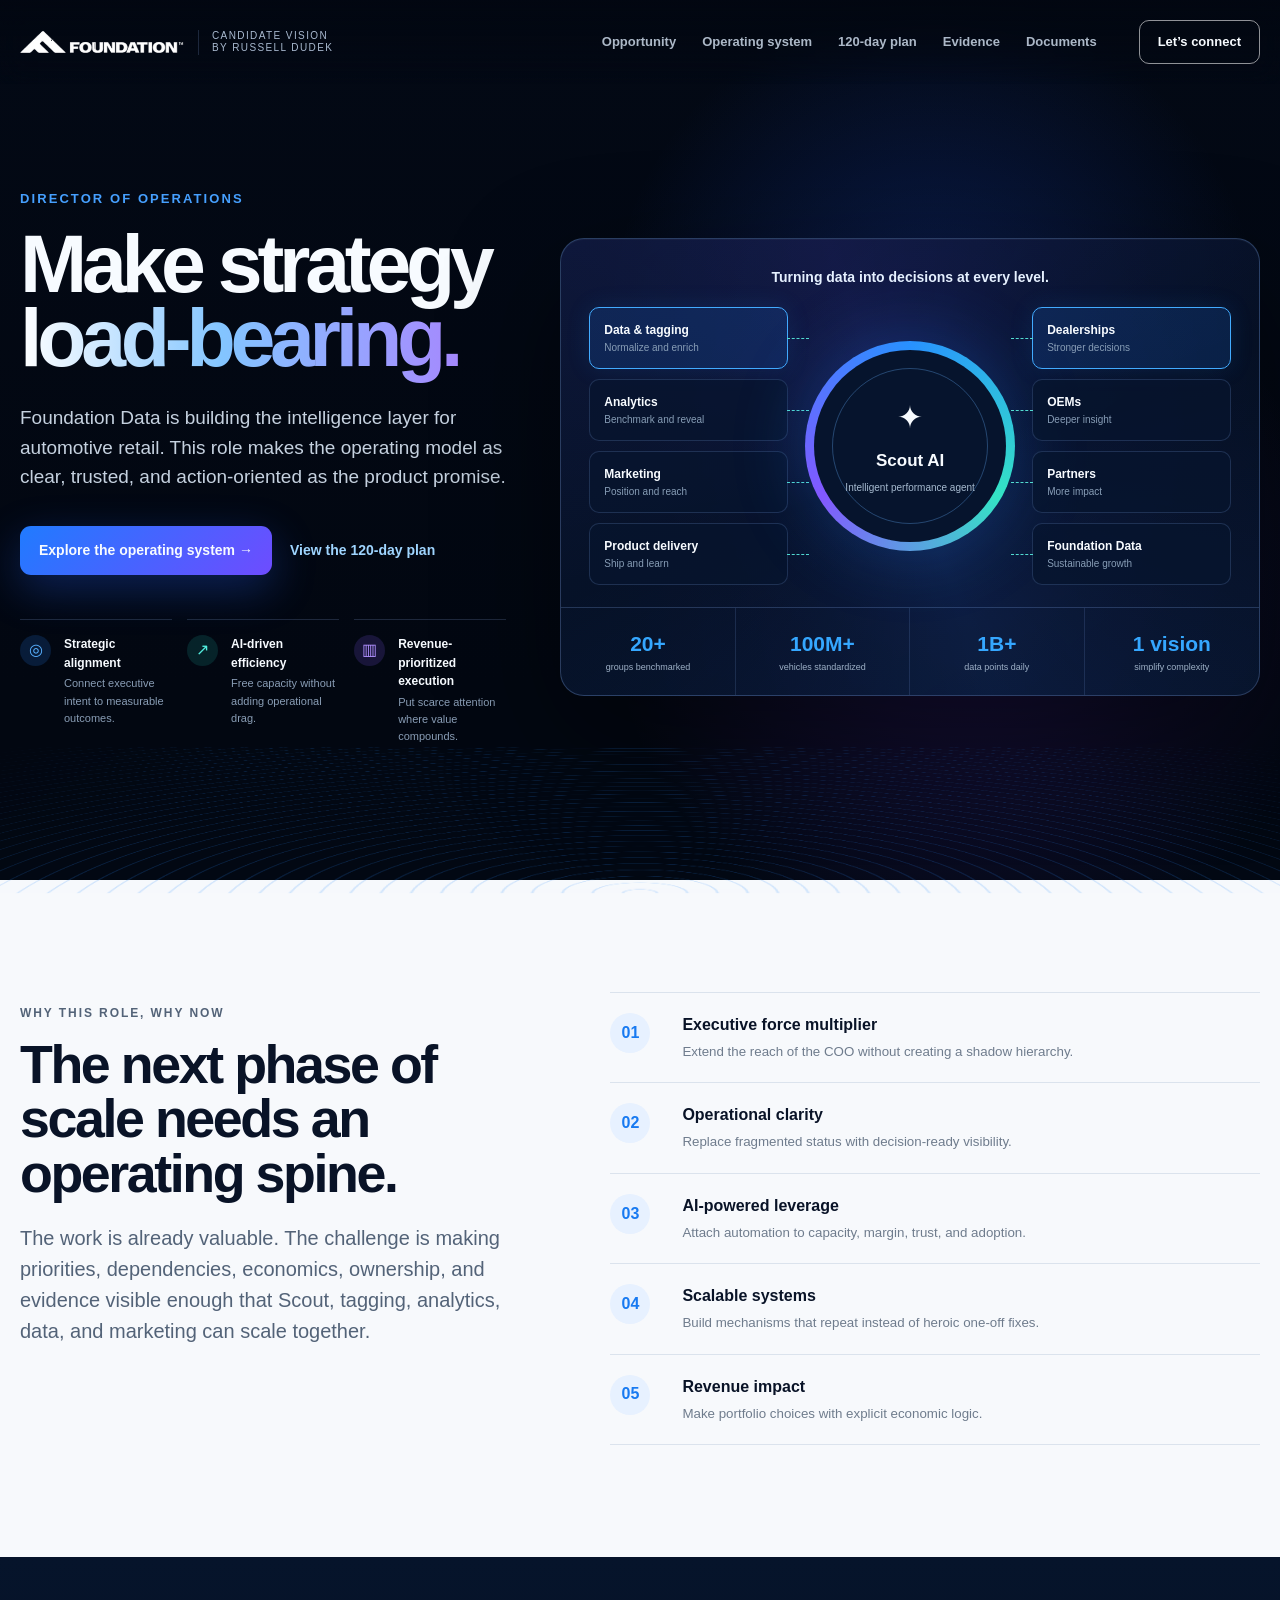
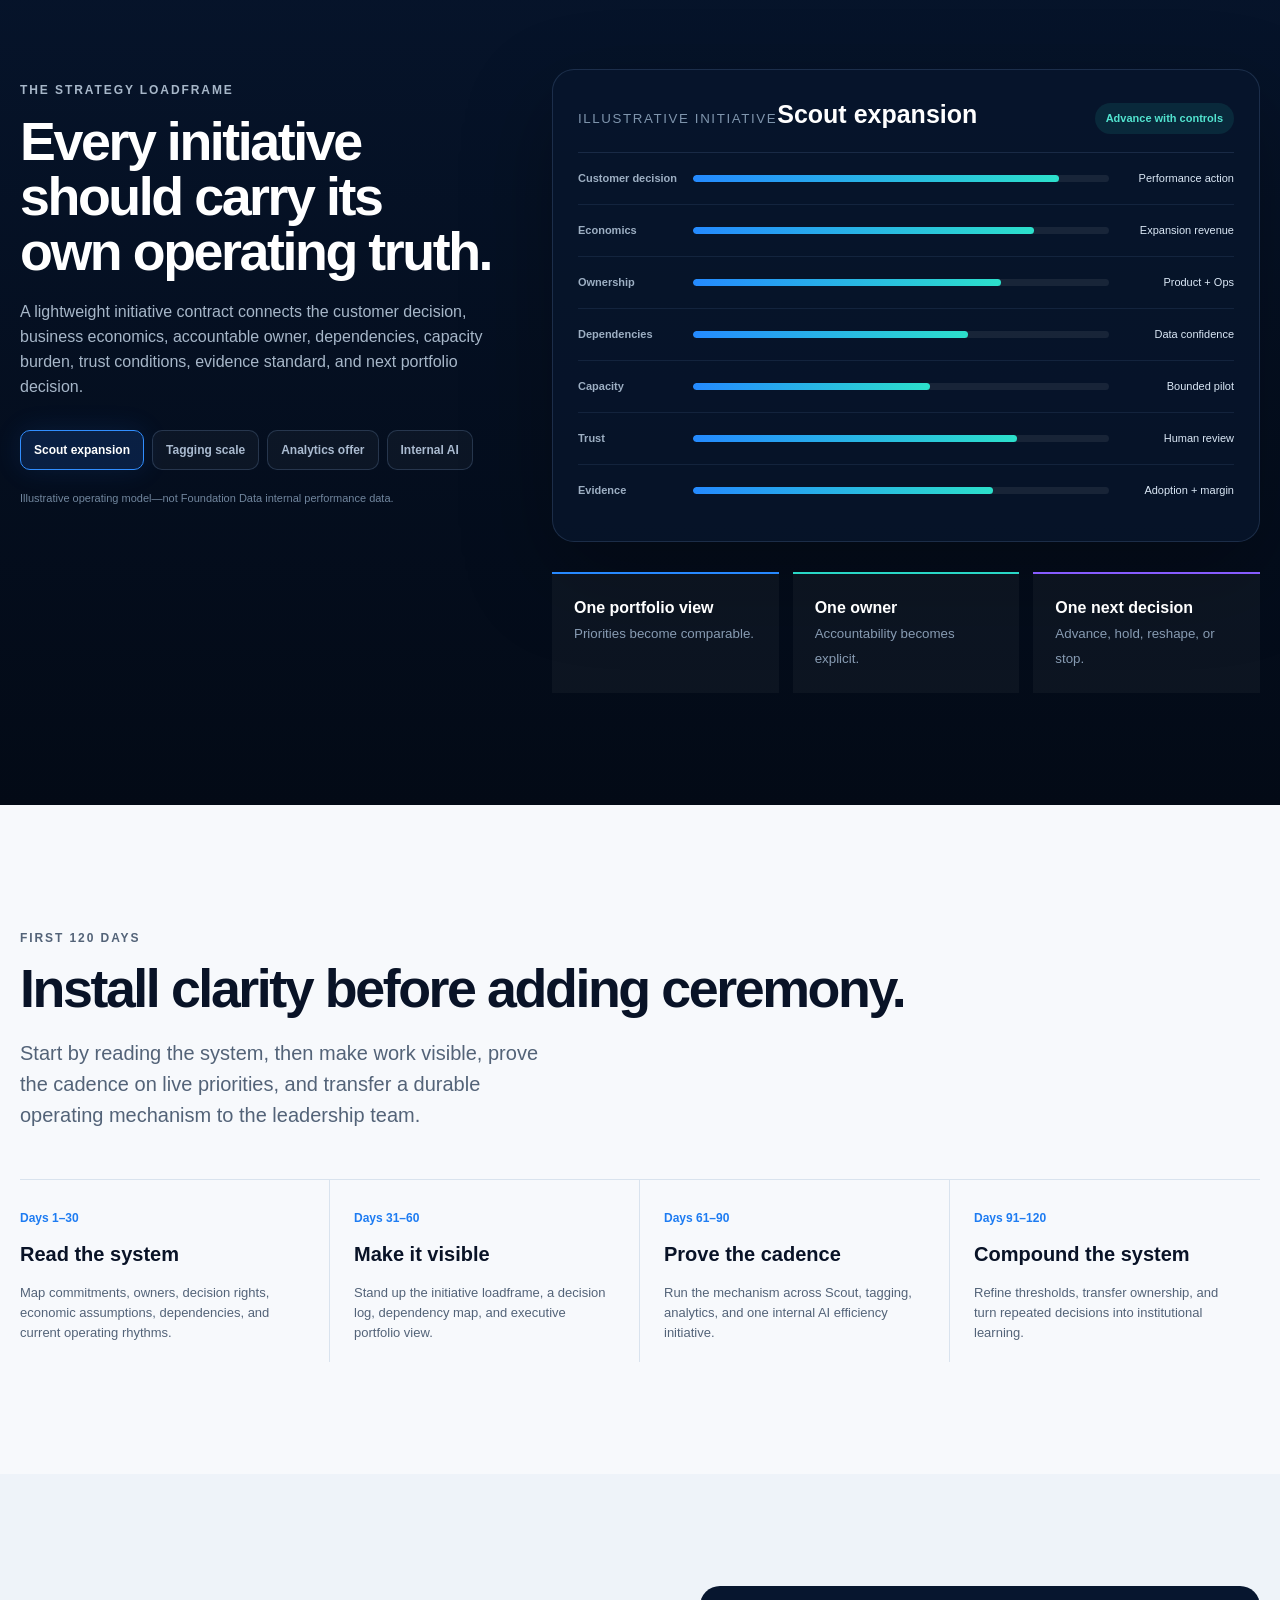
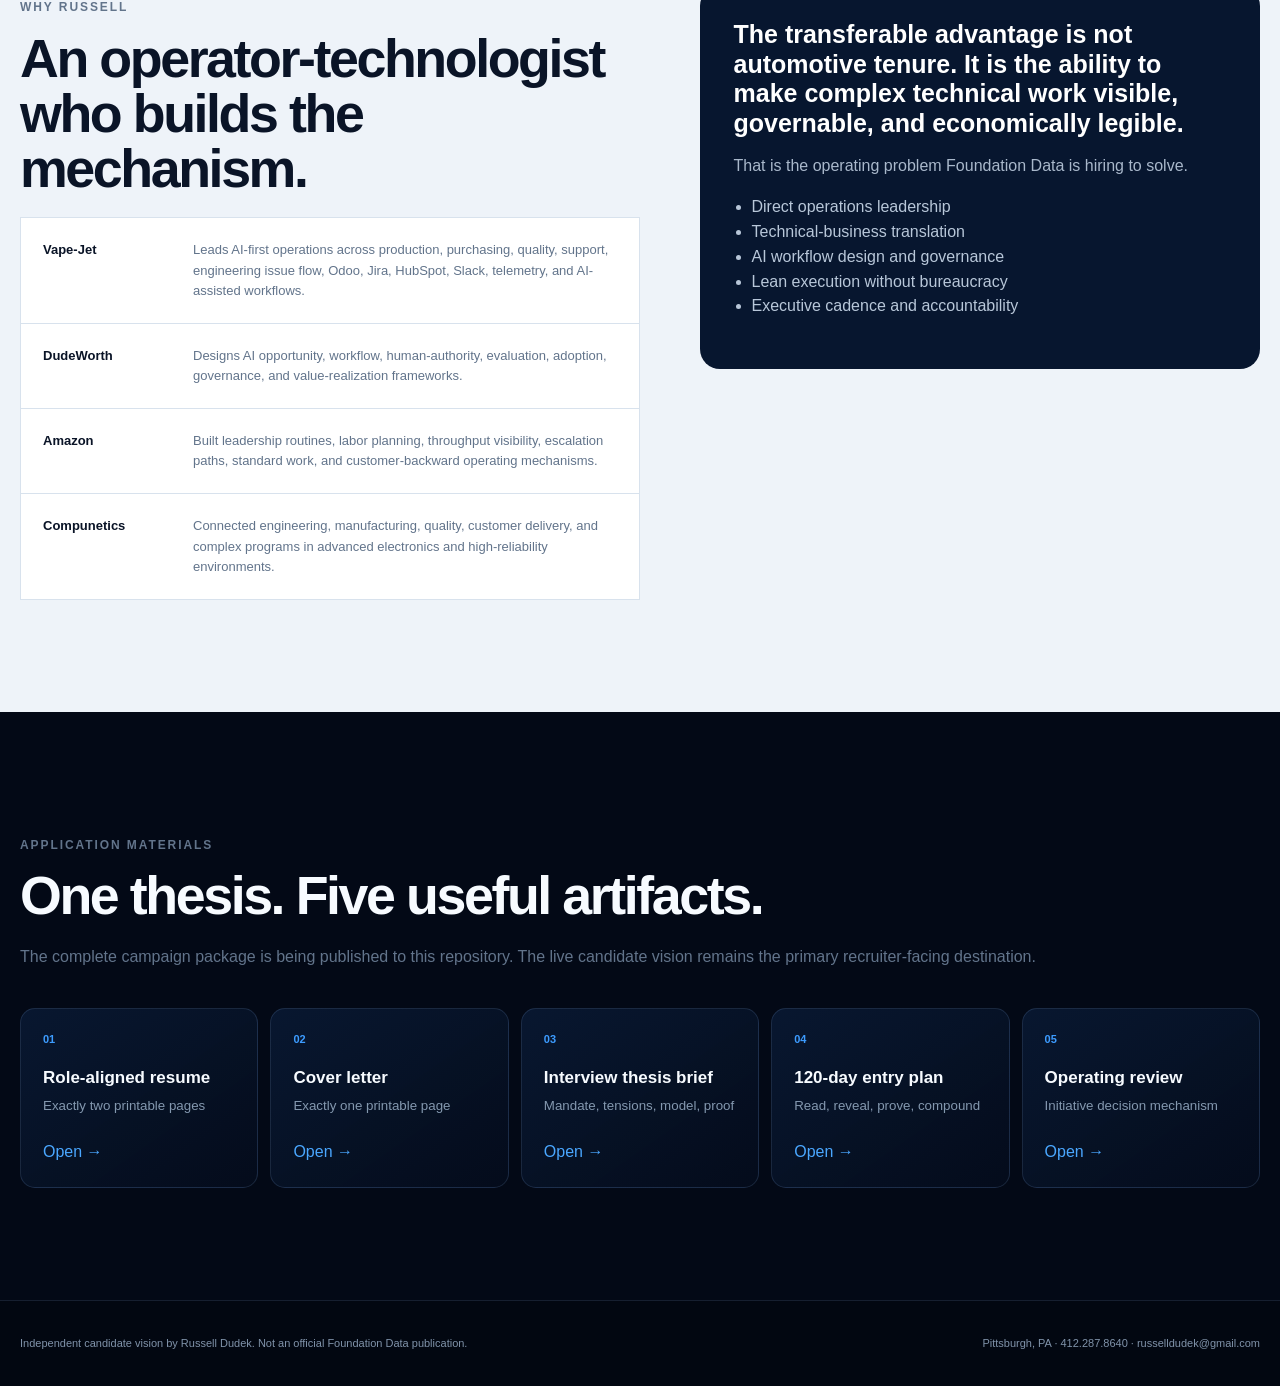
==== index.html @ 89051a64 "Publish live Foundation Data candidate vision" ====
<!doctype html>
<html lang="en">
<head>
<meta charset="utf-8">
<meta name="viewport" content="width=device-width,initial-scale=1,viewport-fit=cover">
<meta name="theme-color" content="#020711">
<title>Foundation Data Director of Operations | Russell Dudek</title>
<meta name="description" content="An independent candidate vision for making Foundation Data strategy load-bearing across Scout AI, analytics, tagging, data, marketing, and revenue-prioritized execution.">
<style>
:root{--ink:#f7fbff;--muted:#9eafc4;--line:rgba(153,190,255,.18);--blue:#268cff;--cyan:#26e0d0;--violet:#8b5cff;--navy:#071329;--bg:#020711;--panel:rgba(8,21,43,.72);--max:1240px}*{box-sizing:border-box}html{scroll-behavior:smooth}body{margin:0;background:var(--bg);color:var(--ink);font-family:Inter,ui-sans-serif,-apple-system,BlinkMacSystemFont,"Segoe UI",sans-serif;line-height:1.55;overflow-x:hidden}a{color:inherit;text-decoration:none}button{font:inherit}.skip{position:fixed;left:12px;top:-60px;z-index:99;padding:10px 14px;background:#fff;color:#000;border-radius:8px}.skip:focus{top:12px}.site-nav{position:fixed;inset:0 0 auto;z-index:40;background:linear-gradient(180deg,rgba(2,7,17,.95),rgba(2,7,17,.62),transparent);backdrop-filter:blur(14px)}.nav-inner{width:min(var(--max),calc(100% - 40px));margin:auto;height:84px;display:flex;align-items:center;gap:32px}.brand{display:flex;align-items:center;gap:14px;min-width:245px}.brand img{width:164px;height:auto;display:block}.brand span{font-size:10px;line-height:1.25;text-transform:uppercase;letter-spacing:.14em;color:#a9bad0;border-left:1px solid var(--line);padding-left:13px}.links{display:flex;gap:26px;margin-left:auto;font-size:13px;font-weight:700;color:#d7e5f5}.links a{opacity:.8}.links a:hover,.links a:focus{opacity:1;color:#fff}.contact{margin-left:10px;padding:11px 18px;border:1px solid rgba(255,255,255,.56);border-radius:10px;font-size:13px;font-weight:800}.contact:hover{background:#fff;color:#07111f}.hero{position:relative;min-height:880px;padding:138px 0 84px;display:grid;align-items:center;isolation:isolate;background:radial-gradient(circle at 73% 37%,rgba(35,91,255,.24),transparent 30%),radial-gradient(circle at 76% 68%,rgba(127,54,255,.18),transparent 32%),linear-gradient(180deg,#030915 0%,#020711 78%)}.hero:after{content:"";position:absolute;z-index:-1;inset:auto -10% -50px;height:250px;background:repeating-radial-gradient(ellipse at 50% 100%,transparent 0 12px,rgba(38,140,255,.18) 13px 14px,transparent 15px 24px);transform:perspective(500px) rotateX(56deg);filter:drop-shadow(0 0 14px rgba(31,137,255,.45));mask-image:linear-gradient(90deg,transparent,#000 20%,#000 80%,transparent)}.hero-grid{width:min(var(--max),calc(100% - 40px));margin:auto;display:grid;grid-template-columns:.82fr 1.18fr;gap:54px;align-items:center}.role{font-size:13px;text-transform:uppercase;letter-spacing:.16em;color:#46a0ff;font-weight:900;margin:0 0 18px}.hero h1{font-size:clamp(58px,6.3vw,101px);line-height:.92;letter-spacing:-.065em;margin:0;max-width:680px}.hero h1 span{background:linear-gradient(90deg,#fff,#83c5ff 46%,#a68aff);-webkit-background-clip:text;color:transparent}.lede{font-size:19px;color:#c5d1df;max-width:620px;margin:28px 0 0}.hero-actions{display:flex;align-items:center;gap:18px;margin-top:34px}.primary{display:inline-flex;align-items:center;gap:9px;padding:14px 19px;border-radius:11px;background:linear-gradient(135deg,#207bff,#6e4cff);box-shadow:0 14px 44px rgba(39,98,255,.3);font-weight:850;font-size:14px}.secondary{font-size:14px;font-weight:800;color:#9fd5ff}.primary:hover,.primary:focus{transform:translateY(-2px);box-shadow:0 18px 55px rgba(39,98,255,.44)}.pillars{display:grid;grid-template-columns:repeat(3,1fr);gap:15px;margin-top:44px}.pillar{display:grid;grid-template-columns:34px 1fr;gap:10px;padding-top:15px;border-top:1px solid var(--line)}.pillar i{width:31px;height:31px;border-radius:50%;display:grid;place-items:center;font-style:normal;background:rgba(42,139,255,.17);color:#58b0ff}.pillar:nth-child(2) i{background:rgba(38,224,208,.13);color:#52eedf}.pillar:nth-child(3) i{background:rgba(139,92,255,.17);color:#b090ff}.pillar b{display:block;font-size:12px}.pillar small{display:block;color:#899db5;margin-top:3px;font-size:11px}.frame{position:relative;border:1px solid rgba(137,181,255,.28);border-radius:24px;padding:28px;background:linear-gradient(145deg,rgba(9,25,54,.78),rgba(5,14,33,.85));box-shadow:0 44px 120px rgba(0,0,0,.44),inset 0 1px rgba(255,255,255,.04);overflow:hidden}.frame:before{content:"";position:absolute;inset:-40%;background:conic-gradient(from 70deg,transparent,rgba(45,133,255,.11),transparent,rgba(121,66,255,.1),transparent);animation:turn 16s linear infinite}.frame>*{position:relative}.frame-title{text-align:center;font-size:14px;font-weight:850;color:#e6f1ff;margin:0 0 18px}.architecture{display:grid;grid-template-columns:1fr 210px 1fr;gap:17px;align-items:center}.rail{display:grid;gap:10px}.node{position:relative;padding:13px 14px;border:1px solid rgba(139,184,255,.18);background:rgba(8,22,47,.72);border-radius:10px;transition:.3s}.node b{display:block;font-size:12px}.node small{display:block;color:#879db6;font-size:10px}.node.active{border-color:#42abff;background:rgba(31,111,222,.18);box-shadow:0 0 24px rgba(39,142,255,.12)}.left .node:after,.right .node:before{content:"";position:absolute;top:50%;width:22px;border-top:1px dashed #52dbd1}.left .node:after{right:-22px}.right .node:before{left:-22px}.core{aspect-ratio:1;border-radius:50%;display:grid;place-items:center;position:relative;background:radial-gradient(circle,#0a2349 0 43%,transparent 44%),conic-gradient(#2891ff,#34e3c5,#8358ff,#2891ff);box-shadow:0 0 72px rgba(32,121,255,.28);animation:pulse 4s ease-in-out infinite}.core:before{content:"";position:absolute;inset:9px;border-radius:inherit;background:#06142d}.core:after{content:"";position:absolute;inset:27px;border-radius:inherit;border:1px solid rgba(103,178,255,.32)}.core-content{z-index:1;text-align:center}.bot{font-size:31px}.core b{display:block;font-size:17px;margin-top:6px}.core small{color:#a7bbd0;font-size:10px}.metrics{display:grid;grid-template-columns:repeat(4,1fr);border-top:1px solid rgba(141,180,255,.22);margin:22px -28px -28px}.metric{padding:20px 12px;text-align:center;border-right:1px solid rgba(141,180,255,.15)}.metric:last-child{border:0}.metric b{font-size:21px;color:#35a7ff}.metric small{display:block;font-size:9px;color:#9eb1c7}.section{padding:112px 0}.wrap{width:min(var(--max),calc(100% - 40px));margin:auto}.eyebrow{font-size:12px;text-transform:uppercase;letter-spacing:.16em;color:#2c8dff;font-weight:900}.section h2{font-size:clamp(38px,4.2vw,66px);line-height:1.02;letter-spacing:-.045em;margin:14px 0 22px}.section p{color:#62748b}.light{background:#f7f9fc;color:#091327}.light p{color:#536378}.moment-grid{display:grid;grid-template-columns:.88fr 1.12fr;gap:80px;align-items:start}.manifesto{font-size:20px!important;max-width:530px}.pressure-list{border-top:1px solid #dbe3ed}.pressure{display:grid;grid-template-columns:54px 1fr;gap:18px;padding:20px 0;border-bottom:1px solid #dbe3ed}.pressure i{width:40px;height:40px;border-radius:50%;display:grid;place-items:center;font-style:normal;color:#187af1;background:#e7f1ff;font-weight:900}.pressure b{display:block}.pressure small{display:block;color:#6f7c8d;margin-top:4px}.dark{background:linear-gradient(180deg,#06142b,#030a16);color:#fff}.split{display:grid;grid-template-columns:.8fr 1.2fr;gap:60px;align-items:start}.load-copy{position:sticky;top:120px}.load-copy p{color:#a7b7c9}.scenario-tabs{display:flex;gap:8px;flex-wrap:wrap;margin:30px 0 20px}.scenario{cursor:pointer;border:1px solid rgba(146,183,232,.2);background:rgba(255,255,255,.035);color:#aabbd0;padding:10px 13px;border-radius:10px;font-size:12px;font-weight:800}.scenario[aria-selected="true"]{color:#fff;border-color:#318eff;background:rgba(42,127,255,.16);box-shadow:0 0 28px rgba(42,127,255,.12)}.load-panel{border:1px solid rgba(139,179,230,.17);background:rgba(8,22,45,.69);border-radius:22px;padding:25px;box-shadow:0 34px 90px rgba(0,0,0,.3)}.load-head{display:flex;justify-content:space-between;gap:20px;align-items:end;padding-bottom:18px;border-bottom:1px solid rgba(139,179,230,.14)}.load-head small{color:#7f95ad;text-transform:uppercase;letter-spacing:.12em}.load-head b{font-size:25px}.decision{padding:7px 11px;border-radius:999px;background:rgba(39,220,199,.1);color:#52e3cf;font-size:11px;font-weight:900}.beam{display:grid;grid-template-columns:100px 1fr 110px;gap:15px;align-items:center;padding:17px 0;border-bottom:1px solid rgba(139,179,230,.1)}.beam:last-child{border:0}.beam label{font-size:11px;color:#9dafc3;font-weight:800}.track{height:7px;border-radius:99px;background:rgba(255,255,255,.07);overflow:hidden}.fill{display:block;height:100%;border-radius:inherit;background:linear-gradient(90deg,#248aff,#2ce0cb);width:60%;transition:width .5s cubic-bezier(.2,.8,.2,1)}.beam output{text-align:right;font-size:11px;color:#dbe8f6}.governance{display:grid;grid-template-columns:repeat(3,1fr);gap:14px;margin-top:30px}.gov{padding:22px;border-top:2px solid #2789ff;background:rgba(255,255,255,.035)}.gov:nth-child(2){border-color:#29d7c6}.gov:nth-child(3){border-color:#875cff}.gov b{display:block}.gov small{color:#879bb2}.timeline{display:grid;grid-template-columns:repeat(4,1fr);margin-top:48px;border-top:1px solid #d9e3ee}.phase{padding:25px 24px 6px 0;border-right:1px solid #d9e3ee}.phase:last-child{border:0;padding-left:24px}.phase:not(:first-child){padding-left:24px}.phase em{font-style:normal;color:#1e7cf2;font-size:12px;font-weight:900}.phase h3{font-size:20px;margin:9px 0}.phase p{font-size:13px}.proof{background:#eef3f9;color:#0a1427}.proof-map{display:grid;grid-template-columns:1.05fr .95fr;gap:60px;align-items:start}.evidence-band{display:grid;gap:1px;background:#d8e2ed;border:1px solid #d8e2ed}.evidence-row{display:grid;grid-template-columns:150px 1fr;background:#fff;padding:22px}.evidence-row b{font-size:13px}.evidence-row p{margin:0;font-size:13px}.fit{background:#07162f;color:#fff;border-radius:20px;padding:34px;position:sticky;top:120px}.fit p{color:#a9b8cb}.fit strong{font-size:25px;line-height:1.18;display:block}.fit ul{padding-left:18px;color:#b8c7d9}.documents{background:#030916}.doc-grid{display:grid;grid-template-columns:repeat(5,1fr);gap:12px;margin-top:38px}.doc{min-height:180px;border:1px solid rgba(137,178,234,.16);background:linear-gradient(145deg,rgba(11,28,57,.75),rgba(5,13,29,.8));padding:22px;display:flex;flex-direction:column;border-radius:15px;transition:.25s}.doc span{font-size:11px;color:#3d9cff;font-weight:900}.doc b{font-size:17px;line-height:1.15;margin-top:20px}.doc small{color:#8498af;margin-top:8px}.doc i{margin-top:auto;font-style:normal;color:#4aa7ff}.doc:hover{transform:translateY(-5px);border-color:#388eff;box-shadow:0 24px 60px rgba(0,0,0,.28)}footer{padding:34px 0;border-top:1px solid rgba(140,179,229,.14);color:#8093aa;font-size:11px}.footer-inner{width:min(var(--max),calc(100% - 40px));margin:auto;display:flex;justify-content:space-between;gap:25px}.reveal{opacity:0;transform:translateY(22px);transition:opacity .75s,transform .75s}.reveal.seen{opacity:1;transform:none}@keyframes turn{to{transform:rotate(360deg)}}@keyframes pulse{50%{transform:scale(1.035);filter:saturate(1.25)}}@media(max-width:1000px){.links{display:none}.hero{min-height:auto}.hero-grid{grid-template-columns:1fr}.frame{margin-top:18px}.moment-grid,.split,.proof-map{grid-template-columns:1fr}.load-copy,.fit{position:static}.doc-grid{grid-template-columns:repeat(2,1fr)}.architecture{grid-template-columns:1fr 170px 1fr}.timeline{grid-template-columns:repeat(2,1fr)}.phase:nth-child(2){border-right:0}.phase:nth-child(3){padding-left:0}}@media(max-width:640px){.nav-inner{height:70px;width:calc(100% - 28px)}.brand{min-width:0}.brand img{width:130px}.brand span{display:none}.contact{font-size:0;width:42px;height:42px;padding:0;border-radius:50%;display:grid;place-items:center}.contact:after{content:"↗";font-size:18px}.hero{padding-top:118px}.hero-grid,.wrap{width:calc(100% - 28px)}.hero h1{font-size:58px}.lede{font-size:16px}.pillars{grid-template-columns:1fr}.architecture{grid-template-columns:1fr}.core{width:180px;margin:12px auto}.left .node:after,.right .node:before{display:none}.metrics{grid-template-columns:repeat(2,1fr)}.metric:nth-child(2){border-right:0}.moment-grid{gap:34px}.section{padding:82px 0}.governance,.timeline,.doc-grid{grid-template-columns:1fr}.phase,.phase:not(:first-child){padding:20px 0;border-right:0;border-bottom:1px solid #d9e3ee}.beam{grid-template-columns:78px 1fr}.beam output{grid-column:2;text-align:left}.evidence-row{grid-template-columns:1fr;gap:8px}.footer-inner{flex-direction:column}.hero-actions{align-items:flex-start;flex-direction:column}}@media(prefers-reduced-motion:reduce){html{scroll-behavior:auto}*,*:before,*:after{animation:none!important;transition:none!important}.reveal{opacity:1;transform:none}}
</style>
</head>
<body>
<a class="skip" href="#main">Skip to content</a>
<header class="site-nav"><div class="nav-inner"><a class="brand" href="#top"><img alt="Foundation Data" src="[data-uri]"><span>Candidate vision<br>by Russell Dudek</span></a><nav class="links"><a href="#moment">Opportunity</a><a href="#loadframe">Operating system</a><a href="#entry">120-day plan</a><a href="#evidence">Evidence</a><a href="#documents">Documents</a></nav><a class="contact" href="mailto:russelldudek@gmail.com?subject=Foundation%20Data%20Director%20of%20Operations">Let’s connect</a></div></header>
<main id="main">
<section class="hero" id="top"><div class="hero-grid"><div><p class="role">Director of Operations</p><h1>Make strategy<br><span>load-bearing.</span></h1><p class="lede">Foundation Data is building the intelligence layer for automotive retail. This role makes the operating model as clear, trusted, and action-oriented as the product promise.</p><div class="hero-actions"><a class="primary" href="#loadframe">Explore the operating system →</a><a class="secondary" href="#entry">View the 120-day plan</a></div><div class="pillars"><div class="pillar"><i>◎</i><div><b>Strategic alignment</b><small>Connect executive intent to measurable outcomes.</small></div></div><div class="pillar"><i>↗</i><div><b>AI-driven efficiency</b><small>Free capacity without adding operational drag.</small></div></div><div class="pillar"><i>▥</i><div><b>Revenue-prioritized execution</b><small>Put scarce attention where value compounds.</small></div></div></div></div><div class="frame" aria-label="Foundation Data operating architecture"><p class="frame-title">Turning data into decisions at every level.</p><div class="architecture"><div class="rail left"><div class="node active"><b>Data & tagging</b><small>Normalize and enrich</small></div><div class="node"><b>Analytics</b><small>Benchmark and reveal</small></div><div class="node"><b>Marketing</b><small>Position and reach</small></div><div class="node"><b>Product delivery</b><small>Ship and learn</small></div></div><div class="core"><div class="core-content"><div class="bot">✦</div><b>Scout AI</b><small>Intelligent performance agent</small></div></div><div class="rail right"><div class="node active"><b>Dealerships</b><small>Stronger decisions</small></div><div class="node"><b>OEMs</b><small>Deeper insight</small></div><div class="node"><b>Partners</b><small>More impact</small></div><div class="node"><b>Foundation Data</b><small>Sustainable growth</small></div></div></div><div class="metrics"><div class="metric"><b>20+</b><small>groups benchmarked</small></div><div class="metric"><b>100M+</b><small>vehicles standardized</small></div><div class="metric"><b>1B+</b><small>data points daily</small></div><div class="metric"><b>1 vision</b><small>simplify complexity</small></div></div></div></div></section>
<section class="section light" id="moment"><div class="wrap moment-grid"><div class="reveal"><p class="eyebrow">Why this role, why now</p><h2>The next phase of scale needs an operating spine.</h2><p class="manifesto">The work is already valuable. The challenge is making priorities, dependencies, economics, ownership, and evidence visible enough that Scout, tagging, analytics, data, and marketing can scale together.</p></div><div class="pressure-list reveal"><div class="pressure"><i>01</i><div><b>Executive force multiplier</b><small>Extend the reach of the COO without creating a shadow hierarchy.</small></div></div><div class="pressure"><i>02</i><div><b>Operational clarity</b><small>Replace fragmented status with decision-ready visibility.</small></div></div><div class="pressure"><i>03</i><div><b>AI-powered leverage</b><small>Attach automation to capacity, margin, trust, and adoption.</small></div></div><div class="pressure"><i>04</i><div><b>Scalable systems</b><small>Build mechanisms that repeat instead of heroic one-off fixes.</small></div></div><div class="pressure"><i>05</i><div><b>Revenue impact</b><small>Make portfolio choices with explicit economic logic.</small></div></div></div></div></section>
<section class="section dark" id="loadframe"><div class="wrap split"><div class="load-copy reveal"><p class="eyebrow">The Strategy Loadframe</p><h2>Every initiative should carry its own operating truth.</h2><p>A lightweight initiative contract connects the customer decision, business economics, accountable owner, dependencies, capacity burden, trust conditions, evidence standard, and next portfolio decision.</p><div class="scenario-tabs" role="tablist" aria-label="Illustrative initiative scenarios"><button class="scenario" role="tab" aria-selected="true" data-case="scout">Scout expansion</button><button class="scenario" role="tab" aria-selected="false" data-case="tagging">Tagging scale</button><button class="scenario" role="tab" aria-selected="false" data-case="analytics">Analytics offer</button><button class="scenario" role="tab" aria-selected="false" data-case="internal">Internal AI</button></div><p style="font-size:11px;color:#71869e">Illustrative operating model—not Foundation Data internal performance data.</p></div><div class="reveal"><div class="load-panel"><div class="load-head"><div><small>Illustrative initiative</small><b id="caseTitle">Scout expansion</b></div><span class="decision" id="decision">Advance with controls</span></div><div class="beam"><label>Customer decision</label><div class="track"><span class="fill" data-fill="0"></span></div><output id="o0">Performance action</output></div><div class="beam"><label>Economics</label><div class="track"><span class="fill" data-fill="1"></span></div><output id="o1">Expansion revenue</output></div><div class="beam"><label>Ownership</label><div class="track"><span class="fill" data-fill="2"></span></div><output id="o2">Product + Ops</output></div><div class="beam"><label>Dependencies</label><div class="track"><span class="fill" data-fill="3"></span></div><output id="o3">Data confidence</output></div><div class="beam"><label>Capacity</label><div class="track"><span class="fill" data-fill="4"></span></div><output id="o4">Bounded pilot</output></div><div class="beam"><label>Trust</label><div class="track"><span class="fill" data-fill="5"></span></div><output id="o5">Human review</output></div><div class="beam"><label>Evidence</label><div class="track"><span class="fill" data-fill="6"></span></div><output id="o6">Adoption + margin</output></div></div><div class="governance"><div class="gov"><b>One portfolio view</b><small>Priorities become comparable.</small></div><div class="gov"><b>One owner</b><small>Accountability becomes explicit.</small></div><div class="gov"><b>One next decision</b><small>Advance, hold, reshape, or stop.</small></div></div></div></div></section>
<section class="section light" id="entry"><div class="wrap reveal"><p class="eyebrow">First 120 days</p><h2>Install clarity before adding ceremony.</h2><p class="manifesto">Start by reading the system, then make work visible, prove the cadence on live priorities, and transfer a durable operating mechanism to the leadership team.</p><div class="timeline"><div class="phase"><em>Days 1–30</em><h3>Read the system</h3><p>Map commitments, owners, decision rights, economic assumptions, dependencies, and current operating rhythms.</p></div><div class="phase"><em>Days 31–60</em><h3>Make it visible</h3><p>Stand up the initiative loadframe, a decision log, dependency map, and executive portfolio view.</p></div><div class="phase"><em>Days 61–90</em><h3>Prove the cadence</h3><p>Run the mechanism across Scout, tagging, analytics, and one internal AI efficiency initiative.</p></div><div class="phase"><em>Days 91–120</em><h3>Compound the system</h3><p>Refine thresholds, transfer ownership, and turn repeated decisions into institutional learning.</p></div></div></div></section>
<section class="section proof" id="evidence"><div class="wrap proof-map"><div class="reveal"><p class="eyebrow">Why Russell</p><h2>An operator-technologist who builds the mechanism.</h2><div class="evidence-band"><div class="evidence-row"><b>Vape-Jet</b><p>Leads AI-first operations across production, purchasing, quality, support, engineering issue flow, Odoo, Jira, HubSpot, Slack, telemetry, and AI-assisted workflows.</p></div><div class="evidence-row"><b>DudeWorth</b><p>Designs AI opportunity, workflow, human-authority, evaluation, adoption, governance, and value-realization frameworks.</p></div><div class="evidence-row"><b>Amazon</b><p>Built leadership routines, labor planning, throughput visibility, escalation paths, standard work, and customer-backward operating mechanisms.</p></div><div class="evidence-row"><b>Compunetics</b><p>Connected engineering, manufacturing, quality, customer delivery, and complex programs in advanced electronics and high-reliability environments.</p></div></div></div><aside class="fit reveal"><strong>The transferable advantage is not automotive tenure. It is the ability to make complex technical work visible, governable, and economically legible.</strong><p>That is the operating problem Foundation Data is hiring to solve.</p><ul><li>Direct operations leadership</li><li>Technical-business translation</li><li>AI workflow design and governance</li><li>Lean execution without bureaucracy</li><li>Executive cadence and accountability</li></ul></aside></div></section>
<section class="section documents" id="documents"><div class="wrap reveal"><p class="eyebrow">Application materials</p><h2>One thesis. Five useful artifacts.</h2><p>The complete campaign package is being published to this repository. The live candidate vision remains the primary recruiter-facing destination.</p><div class="doc-grid"><a class="doc" href="resume.html"><span>01</span><b>Role-aligned resume</b><small>Exactly two printable pages</small><i>Open →</i></a><a class="doc" href="cover-letter.html"><span>02</span><b>Cover letter</b><small>Exactly one printable page</small><i>Open →</i></a><a class="doc" href="interview-brief.html"><span>03</span><b>Interview thesis brief</b><small>Mandate, tensions, model, proof</small><i>Open →</i></a><a class="doc" href="120-day-plan.html"><span>04</span><b>120-day entry plan</b><small>Read, reveal, prove, compound</small><i>Open →</i></a><a class="doc" href="operating-review.html"><span>05</span><b>Operating review</b><small>Initiative decision mechanism</small><i>Open →</i></a></div></div></section>
</main><footer><div class="footer-inner"><span>Independent candidate vision by Russell Dudek. Not an official Foundation Data publication.</span><span>Pittsburgh, PA · 412.287.8640 · russelldudek@gmail.com</span></div></footer>
<script>
const cases={scout:{t:'Scout expansion',d:'Advance with controls',w:[88,82,74,66,57,78,72],o:['Performance action','Expansion revenue','Product + Ops','Data confidence','Bounded pilot','Human review','Adoption + margin']},tagging:{t:'Tagging scale',d:'Standardize and scale',w:[76,74,82,62,79,86,70],o:['Comparable inventory','Reusable product','Data owner','Schema coverage','Automation leverage','QA thresholds','Accuracy + throughput']},analytics:{t:'Analytics offer',d:'Shape the offer',w:[82,68,65,54,61,72,58],o:['Executive insight','Offer margin','Commercial + Data','Tagging maturity','Focused build','Benchmark context','Renewal evidence']},internal:{t:'Internal AI efficiency',d:'Pilot with evidence',w:[72,78,84,70,88,66,62],o:['Employee capacity','Gross profit','Named workflow owner','System access','Hours avoided','Human authority','Cycle time + quality']}};
const tabs=[...document.querySelectorAll('.scenario')],fills=[...document.querySelectorAll('[data-fill]')];
function setCase(k){const c=cases[k];document.getElementById('caseTitle').textContent=c.t;document.getElementById('decision').textContent=c.d;fills.forEach((f,i)=>{f.style.width=c.w[i]+'%';document.getElementById('o'+i).textContent=c.o[i]});tabs.forEach(b=>b.setAttribute('aria-selected',b.dataset.case===k))}
tabs.forEach(b=>b.addEventListener('click',()=>setCase(b.dataset.case)));setCase('scout');
const io=new IntersectionObserver(es=>es.forEach(e=>{if(e.isIntersecting)e.target.classList.add('seen')}),{threshold:.14});document.querySelectorAll('.reveal').forEach(e=>io.observe(e));
</script>
</body></html>
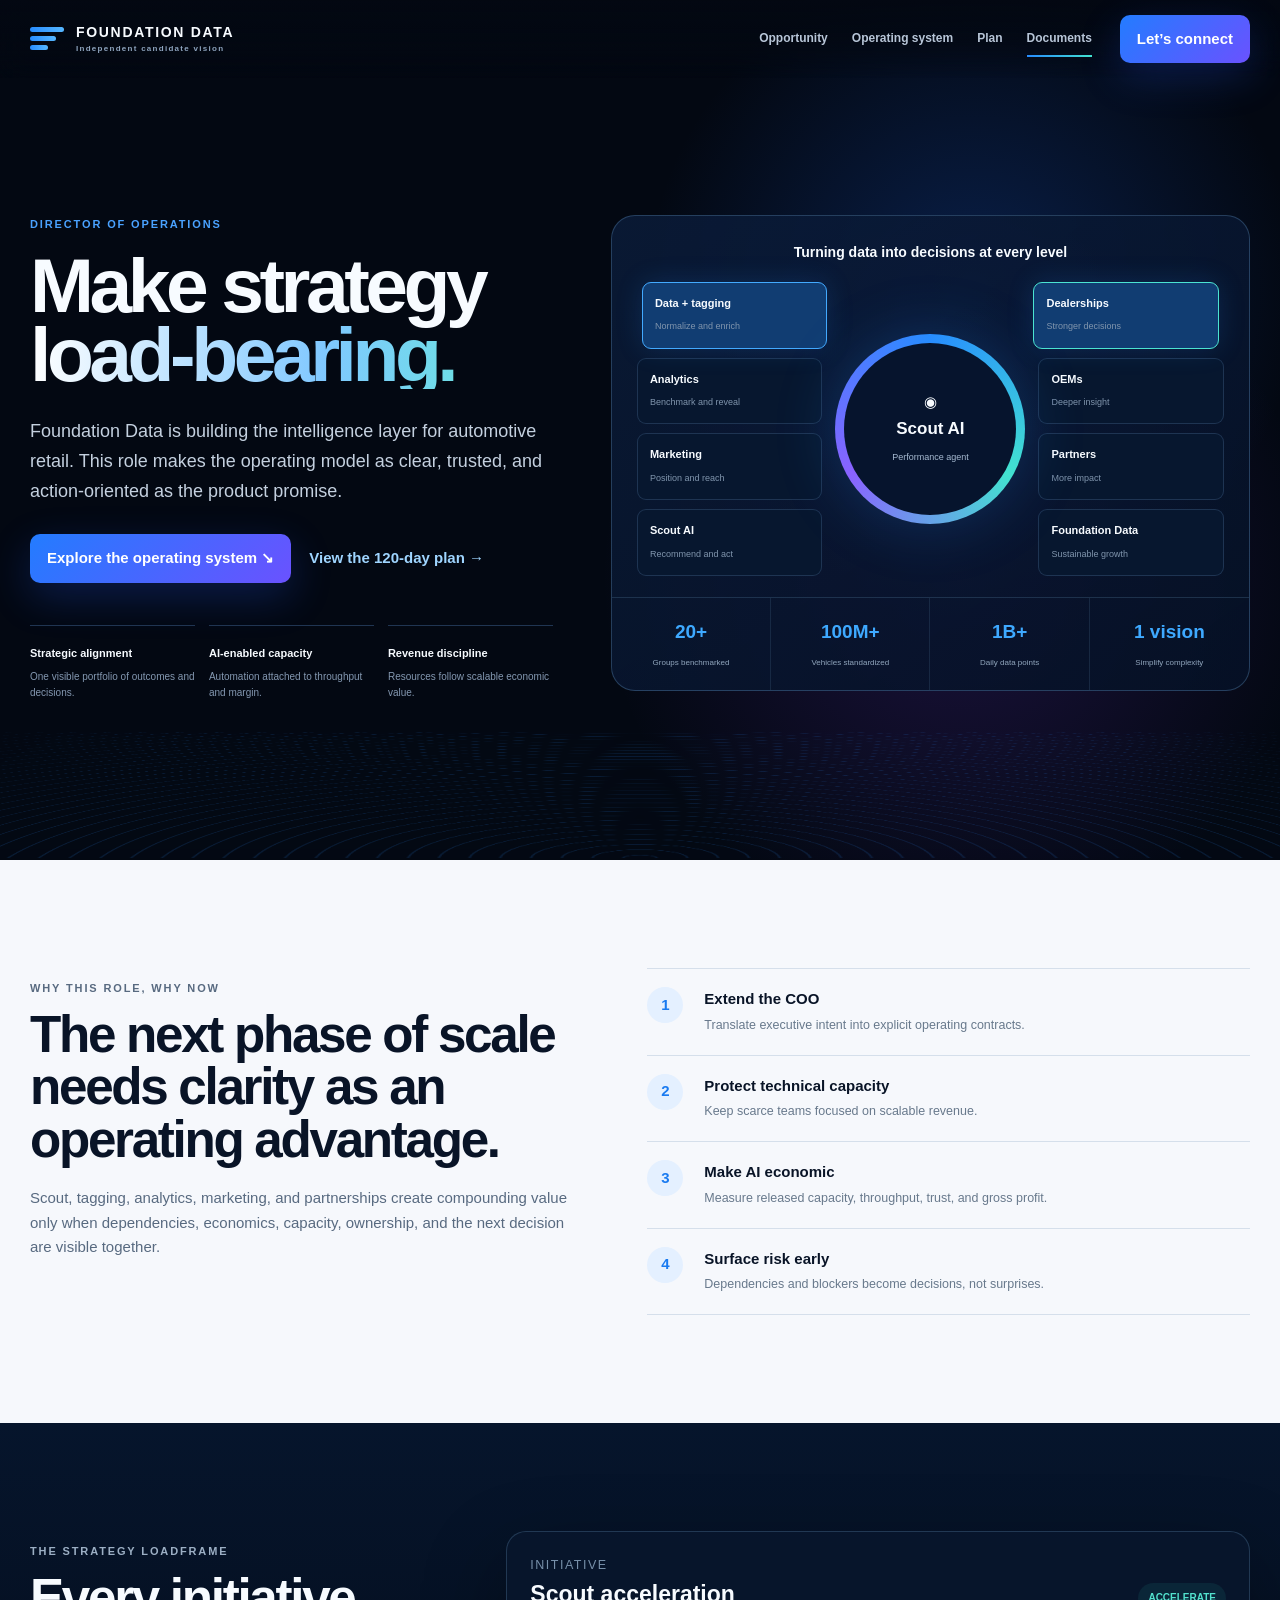
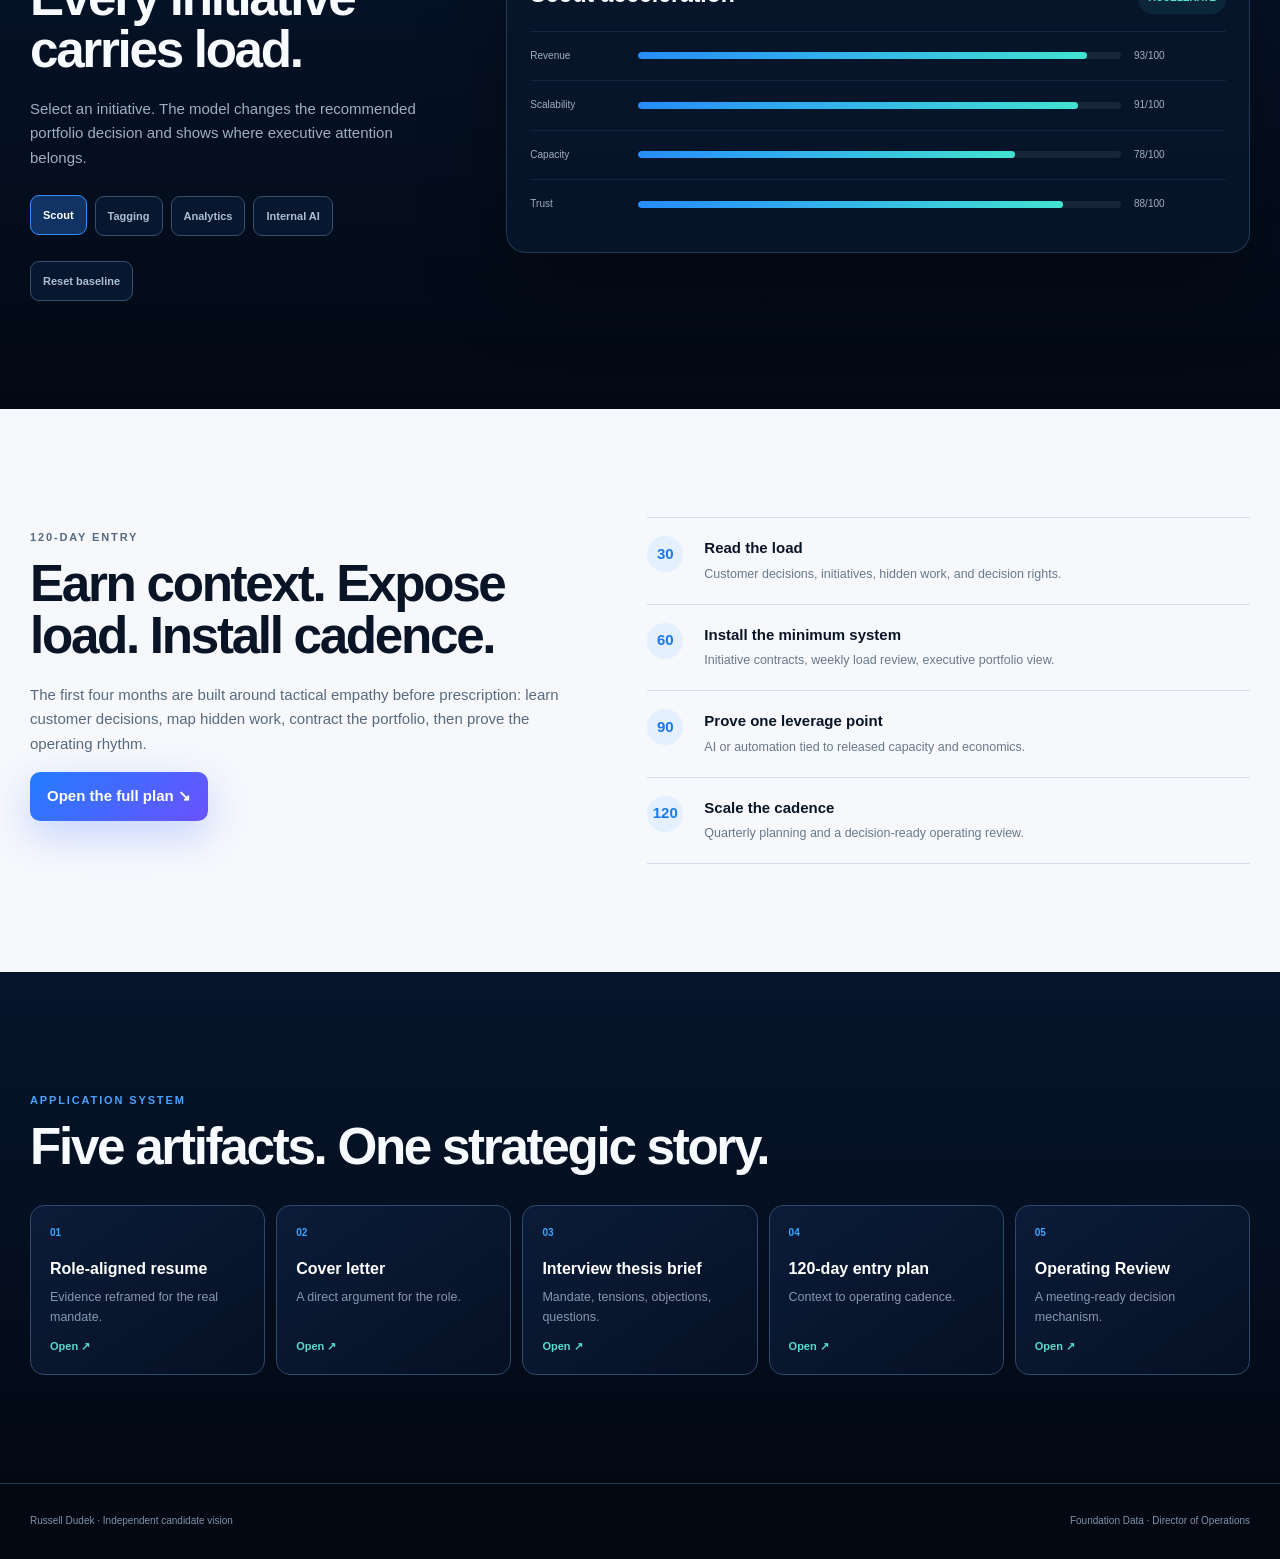
==== commit d3b58ac0: "Route root to audited interactive experience" ====
--- a/index.html
+++ b/index.html
@@ -1,31 +1 @@
-<!doctype html>
-<html lang="en">
-<head>
-<meta charset="utf-8">
-<meta name="viewport" content="width=device-width,initial-scale=1,viewport-fit=cover">
-<meta name="theme-color" content="#020711">
-<title>Foundation Data Director of Operations | Russell Dudek</title>
-<meta name="description" content="An independent candidate vision for making Foundation Data strategy load-bearing across Scout AI, analytics, tagging, data, marketing, and revenue-prioritized execution.">
-<style>
-:root{--ink:#f7fbff;--muted:#9eafc4;--line:rgba(153,190,255,.18);--blue:#268cff;--cyan:#26e0d0;--violet:#8b5cff;--navy:#071329;--bg:#020711;--panel:rgba(8,21,43,.72);--max:1240px}*{box-sizing:border-box}html{scroll-behavior:smooth}body{margin:0;background:var(--bg);color:var(--ink);font-family:Inter,ui-sans-serif,-apple-system,BlinkMacSystemFont,"Segoe UI",sans-serif;line-height:1.55;overflow-x:hidden}a{color:inherit;text-decoration:none}button{font:inherit}.skip{position:fixed;left:12px;top:-60px;z-index:99;padding:10px 14px;background:#fff;color:#000;border-radius:8px}.skip:focus{top:12px}.site-nav{position:fixed;inset:0 0 auto;z-index:40;background:linear-gradient(180deg,rgba(2,7,17,.95),rgba(2,7,17,.62),transparent);backdrop-filter:blur(14px)}.nav-inner{width:min(var(--max),calc(100% - 40px));margin:auto;height:84px;display:flex;align-items:center;gap:32px}.brand{display:flex;align-items:center;gap:14px;min-width:245px}.brand img{width:164px;height:auto;display:block}.brand span{font-size:10px;line-height:1.25;text-transform:uppercase;letter-spacing:.14em;color:#a9bad0;border-left:1px solid var(--line);padding-left:13px}.links{display:flex;gap:26px;margin-left:auto;font-size:13px;font-weight:700;color:#d7e5f5}.links a{opacity:.8}.links a:hover,.links a:focus{opacity:1;color:#fff}.contact{margin-left:10px;padding:11px 18px;border:1px solid rgba(255,255,255,.56);border-radius:10px;font-size:13px;font-weight:800}.contact:hover{background:#fff;color:#07111f}.hero{position:relative;min-height:880px;padding:138px 0 84px;display:grid;align-items:center;isolation:isolate;background:radial-gradient(circle at 73% 37%,rgba(35,91,255,.24),transparent 30%),radial-gradient(circle at 76% 68%,rgba(127,54,255,.18),transparent 32%),linear-gradient(180deg,#030915 0%,#020711 78%)}.hero:after{content:"";position:absolute;z-index:-1;inset:auto -10% -50px;height:250px;background:repeating-radial-gradient(ellipse at 50% 100%,transparent 0 12px,rgba(38,140,255,.18) 13px 14px,transparent 15px 24px);transform:perspective(500px) rotateX(56deg);filter:drop-shadow(0 0 14px rgba(31,137,255,.45));mask-image:linear-gradient(90deg,transparent,#000 20%,#000 80%,transparent)}.hero-grid{width:min(var(--max),calc(100% - 40px));margin:auto;display:grid;grid-template-columns:.82fr 1.18fr;gap:54px;align-items:center}.role{font-size:13px;text-transform:uppercase;letter-spacing:.16em;color:#46a0ff;font-weight:900;margin:0 0 18px}.hero h1{font-size:clamp(58px,6.3vw,101px);line-height:.92;letter-spacing:-.065em;margin:0;max-width:680px}.hero h1 span{background:linear-gradient(90deg,#fff,#83c5ff 46%,#a68aff);-webkit-background-clip:text;color:transparent}.lede{font-size:19px;color:#c5d1df;max-width:620px;margin:28px 0 0}.hero-actions{display:flex;align-items:center;gap:18px;margin-top:34px}.primary{display:inline-flex;align-items:center;gap:9px;padding:14px 19px;border-radius:11px;background:linear-gradient(135deg,#207bff,#6e4cff);box-shadow:0 14px 44px rgba(39,98,255,.3);font-weight:850;font-size:14px}.secondary{font-size:14px;font-weight:800;color:#9fd5ff}.primary:hover,.primary:focus{transform:translateY(-2px);box-shadow:0 18px 55px rgba(39,98,255,.44)}.pillars{display:grid;grid-template-columns:repeat(3,1fr);gap:15px;margin-top:44px}.pillar{display:grid;grid-template-columns:34px 1fr;gap:10px;padding-top:15px;border-top:1px solid var(--line)}.pillar i{width:31px;height:31px;border-radius:50%;display:grid;place-items:center;font-style:normal;background:rgba(42,139,255,.17);color:#58b0ff}.pillar:nth-child(2) i{background:rgba(38,224,208,.13);color:#52eedf}.pillar:nth-child(3) i{background:rgba(139,92,255,.17);color:#b090ff}.pillar b{display:block;font-size:12px}.pillar small{display:block;color:#899db5;margin-top:3px;font-size:11px}.frame{position:relative;border:1px solid rgba(137,181,255,.28);border-radius:24px;padding:28px;background:linear-gradient(145deg,rgba(9,25,54,.78),rgba(5,14,33,.85));box-shadow:0 44px 120px rgba(0,0,0,.44),inset 0 1px rgba(255,255,255,.04);overflow:hidden}.frame:before{content:"";position:absolute;inset:-40%;background:conic-gradient(from 70deg,transparent,rgba(45,133,255,.11),transparent,rgba(121,66,255,.1),transparent);animation:turn 16s linear infinite}.frame>*{position:relative}.frame-title{text-align:center;font-size:14px;font-weight:850;color:#e6f1ff;margin:0 0 18px}.architecture{display:grid;grid-template-columns:1fr 210px 1fr;gap:17px;align-items:center}.rail{display:grid;gap:10px}.node{position:relative;padding:13px 14px;border:1px solid rgba(139,184,255,.18);background:rgba(8,22,47,.72);border-radius:10px;transition:.3s}.node b{display:block;font-size:12px}.node small{display:block;color:#879db6;font-size:10px}.node.active{border-color:#42abff;background:rgba(31,111,222,.18);box-shadow:0 0 24px rgba(39,142,255,.12)}.left .node:after,.right .node:before{content:"";position:absolute;top:50%;width:22px;border-top:1px dashed #52dbd1}.left .node:after{right:-22px}.right .node:before{left:-22px}.core{aspect-ratio:1;border-radius:50%;display:grid;place-items:center;position:relative;background:radial-gradient(circle,#0a2349 0 43%,transparent 44%),conic-gradient(#2891ff,#34e3c5,#8358ff,#2891ff);box-shadow:0 0 72px rgba(32,121,255,.28);animation:pulse 4s ease-in-out infinite}.core:before{content:"";position:absolute;inset:9px;border-radius:inherit;background:#06142d}.core:after{content:"";position:absolute;inset:27px;border-radius:inherit;border:1px solid rgba(103,178,255,.32)}.core-content{z-index:1;text-align:center}.bot{font-size:31px}.core b{display:block;font-size:17px;margin-top:6px}.core small{color:#a7bbd0;font-size:10px}.metrics{display:grid;grid-template-columns:repeat(4,1fr);border-top:1px solid rgba(141,180,255,.22);margin:22px -28px -28px}.metric{padding:20px 12px;text-align:center;border-right:1px solid rgba(141,180,255,.15)}.metric:last-child{border:0}.metric b{font-size:21px;color:#35a7ff}.metric small{display:block;font-size:9px;color:#9eb1c7}.section{padding:112px 0}.wrap{width:min(var(--max),calc(100% - 40px));margin:auto}.eyebrow{font-size:12px;text-transform:uppercase;letter-spacing:.16em;color:#2c8dff;font-weight:900}.section h2{font-size:clamp(38px,4.2vw,66px);line-height:1.02;letter-spacing:-.045em;margin:14px 0 22px}.section p{color:#62748b}.light{background:#f7f9fc;color:#091327}.light p{color:#536378}.moment-grid{display:grid;grid-template-columns:.88fr 1.12fr;gap:80px;align-items:start}.manifesto{font-size:20px!important;max-width:530px}.pressure-list{border-top:1px solid #dbe3ed}.pressure{display:grid;grid-template-columns:54px 1fr;gap:18px;padding:20px 0;border-bottom:1px solid #dbe3ed}.pressure i{width:40px;height:40px;border-radius:50%;display:grid;place-items:center;font-style:normal;color:#187af1;background:#e7f1ff;font-weight:900}.pressure b{display:block}.pressure small{display:block;color:#6f7c8d;margin-top:4px}.dark{background:linear-gradient(180deg,#06142b,#030a16);color:#fff}.split{display:grid;grid-template-columns:.8fr 1.2fr;gap:60px;align-items:start}.load-copy{position:sticky;top:120px}.load-copy p{color:#a7b7c9}.scenario-tabs{display:flex;gap:8px;flex-wrap:wrap;margin:30px 0 20px}.scenario{cursor:pointer;border:1px solid rgba(146,183,232,.2);background:rgba(255,255,255,.035);color:#aabbd0;padding:10px 13px;border-radius:10px;font-size:12px;font-weight:800}.scenario[aria-selected="true"]{color:#fff;border-color:#318eff;background:rgba(42,127,255,.16);box-shadow:0 0 28px rgba(42,127,255,.12)}.load-panel{border:1px solid rgba(139,179,230,.17);background:rgba(8,22,45,.69);border-radius:22px;padding:25px;box-shadow:0 34px 90px rgba(0,0,0,.3)}.load-head{display:flex;justify-content:space-between;gap:20px;align-items:end;padding-bottom:18px;border-bottom:1px solid rgba(139,179,230,.14)}.load-head small{color:#7f95ad;text-transform:uppercase;letter-spacing:.12em}.load-head b{font-size:25px}.decision{padding:7px 11px;border-radius:999px;background:rgba(39,220,199,.1);color:#52e3cf;font-size:11px;font-weight:900}.beam{display:grid;grid-template-columns:100px 1fr 110px;gap:15px;align-items:center;padding:17px 0;border-bottom:1px solid rgba(139,179,230,.1)}.beam:last-child{border:0}.beam label{font-size:11px;color:#9dafc3;font-weight:800}.track{height:7px;border-radius:99px;background:rgba(255,255,255,.07);overflow:hidden}.fill{display:block;height:100%;border-radius:inherit;background:linear-gradient(90deg,#248aff,#2ce0cb);width:60%;transition:width .5s cubic-bezier(.2,.8,.2,1)}.beam output{text-align:right;font-size:11px;color:#dbe8f6}.governance{display:grid;grid-template-columns:repeat(3,1fr);gap:14px;margin-top:30px}.gov{padding:22px;border-top:2px solid #2789ff;background:rgba(255,255,255,.035)}.gov:nth-child(2){border-color:#29d7c6}.gov:nth-child(3){border-color:#875cff}.gov b{display:block}.gov small{color:#879bb2}.timeline{display:grid;grid-template-columns:repeat(4,1fr);margin-top:48px;border-top:1px solid #d9e3ee}.phase{padding:25px 24px 6px 0;border-right:1px solid #d9e3ee}.phase:last-child{border:0;padding-left:24px}.phase:not(:first-child){padding-left:24px}.phase em{font-style:normal;color:#1e7cf2;font-size:12px;font-weight:900}.phase h3{font-size:20px;margin:9px 0}.phase p{font-size:13px}.proof{background:#eef3f9;color:#0a1427}.proof-map{display:grid;grid-template-columns:1.05fr .95fr;gap:60px;align-items:start}.evidence-band{display:grid;gap:1px;background:#d8e2ed;border:1px solid #d8e2ed}.evidence-row{display:grid;grid-template-columns:150px 1fr;background:#fff;padding:22px}.evidence-row b{font-size:13px}.evidence-row p{margin:0;font-size:13px}.fit{background:#07162f;color:#fff;border-radius:20px;padding:34px;position:sticky;top:120px}.fit p{color:#a9b8cb}.fit strong{font-size:25px;line-height:1.18;display:block}.fit ul{padding-left:18px;color:#b8c7d9}.documents{background:#030916}.doc-grid{display:grid;grid-template-columns:repeat(5,1fr);gap:12px;margin-top:38px}.doc{min-height:180px;border:1px solid rgba(137,178,234,.16);background:linear-gradient(145deg,rgba(11,28,57,.75),rgba(5,13,29,.8));padding:22px;display:flex;flex-direction:column;border-radius:15px;transition:.25s}.doc span{font-size:11px;color:#3d9cff;font-weight:900}.doc b{font-size:17px;line-height:1.15;margin-top:20px}.doc small{color:#8498af;margin-top:8px}.doc i{margin-top:auto;font-style:normal;color:#4aa7ff}.doc:hover{transform:translateY(-5px);border-color:#388eff;box-shadow:0 24px 60px rgba(0,0,0,.28)}footer{padding:34px 0;border-top:1px solid rgba(140,179,229,.14);color:#8093aa;font-size:11px}.footer-inner{width:min(var(--max),calc(100% - 40px));margin:auto;display:flex;justify-content:space-between;gap:25px}.reveal{opacity:0;transform:translateY(22px);transition:opacity .75s,transform .75s}.reveal.seen{opacity:1;transform:none}@keyframes turn{to{transform:rotate(360deg)}}@keyframes pulse{50%{transform:scale(1.035);filter:saturate(1.25)}}@media(max-width:1000px){.links{display:none}.hero{min-height:auto}.hero-grid{grid-template-columns:1fr}.frame{margin-top:18px}.moment-grid,.split,.proof-map{grid-template-columns:1fr}.load-copy,.fit{position:static}.doc-grid{grid-template-columns:repeat(2,1fr)}.architecture{grid-template-columns:1fr 170px 1fr}.timeline{grid-template-columns:repeat(2,1fr)}.phase:nth-child(2){border-right:0}.phase:nth-child(3){padding-left:0}}@media(max-width:640px){.nav-inner{height:70px;width:calc(100% - 28px)}.brand{min-width:0}.brand img{width:130px}.brand span{display:none}.contact{font-size:0;width:42px;height:42px;padding:0;border-radius:50%;display:grid;place-items:center}.contact:after{content:"↗";font-size:18px}.hero{padding-top:118px}.hero-grid,.wrap{width:calc(100% - 28px)}.hero h1{font-size:58px}.lede{font-size:16px}.pillars{grid-template-columns:1fr}.architecture{grid-template-columns:1fr}.core{width:180px;margin:12px auto}.left .node:after,.right .node:before{display:none}.metrics{grid-template-columns:repeat(2,1fr)}.metric:nth-child(2){border-right:0}.moment-grid{gap:34px}.section{padding:82px 0}.governance,.timeline,.doc-grid{grid-template-columns:1fr}.phase,.phase:not(:first-child){padding:20px 0;border-right:0;border-bottom:1px solid #d9e3ee}.beam{grid-template-columns:78px 1fr}.beam output{grid-column:2;text-align:left}.evidence-row{grid-template-columns:1fr;gap:8px}.footer-inner{flex-direction:column}.hero-actions{align-items:flex-start;flex-direction:column}}@media(prefers-reduced-motion:reduce){html{scroll-behavior:auto}*,*:before,*:after{animation:none!important;transition:none!important}.reveal{opacity:1;transform:none}}
-</style>
-</head>
-<body>
-<a class="skip" href="#main">Skip to content</a>
-<header class="site-nav"><div class="nav-inner"><a class="brand" href="#top"><img alt="Foundation Data" src="[data-uri]"><span>Candidate vision<br>by Russell Dudek</span></a><nav class="links"><a href="#moment">Opportunity</a><a href="#loadframe">Operating system</a><a href="#entry">120-day plan</a><a href="#evidence">Evidence</a><a href="#documents">Documents</a></nav><a class="contact" href="mailto:russelldudek@gmail.com?subject=Foundation%20Data%20Director%20of%20Operations">Let’s connect</a></div></header>
-<main id="main">
-<section class="hero" id="top"><div class="hero-grid"><div><p class="role">Director of Operations</p><h1>Make strategy<br><span>load-bearing.</span></h1><p class="lede">Foundation Data is building the intelligence layer for automotive retail. This role makes the operating model as clear, trusted, and action-oriented as the product promise.</p><div class="hero-actions"><a class="primary" href="#loadframe">Explore the operating system →</a><a class="secondary" href="#entry">View the 120-day plan</a></div><div class="pillars"><div class="pillar"><i>◎</i><div><b>Strategic alignment</b><small>Connect executive intent to measurable outcomes.</small></div></div><div class="pillar"><i>↗</i><div><b>AI-driven efficiency</b><small>Free capacity without adding operational drag.</small></div></div><div class="pillar"><i>▥</i><div><b>Revenue-prioritized execution</b><small>Put scarce attention where value compounds.</small></div></div></div></div><div class="frame" aria-label="Foundation Data operating architecture"><p class="frame-title">Turning data into decisions at every level.</p><div class="architecture"><div class="rail left"><div class="node active"><b>Data & tagging</b><small>Normalize and enrich</small></div><div class="node"><b>Analytics</b><small>Benchmark and reveal</small></div><div class="node"><b>Marketing</b><small>Position and reach</small></div><div class="node"><b>Product delivery</b><small>Ship and learn</small></div></div><div class="core"><div class="core-content"><div class="bot">✦</div><b>Scout AI</b><small>Intelligent performance agent</small></div></div><div class="rail right"><div class="node active"><b>Dealerships</b><small>Stronger decisions</small></div><div class="node"><b>OEMs</b><small>Deeper insight</small></div><div class="node"><b>Partners</b><small>More impact</small></div><div class="node"><b>Foundation Data</b><small>Sustainable growth</small></div></div></div><div class="metrics"><div class="metric"><b>20+</b><small>groups benchmarked</small></div><div class="metric"><b>100M+</b><small>vehicles standardized</small></div><div class="metric"><b>1B+</b><small>data points daily</small></div><div class="metric"><b>1 vision</b><small>simplify complexity</small></div></div></div></div></section>
-<section class="section light" id="moment"><div class="wrap moment-grid"><div class="reveal"><p class="eyebrow">Why this role, why now</p><h2>The next phase of scale needs an operating spine.</h2><p class="manifesto">The work is already valuable. The challenge is making priorities, dependencies, economics, ownership, and evidence visible enough that Scout, tagging, analytics, data, and marketing can scale together.</p></div><div class="pressure-list reveal"><div class="pressure"><i>01</i><div><b>Executive force multiplier</b><small>Extend the reach of the COO without creating a shadow hierarchy.</small></div></div><div class="pressure"><i>02</i><div><b>Operational clarity</b><small>Replace fragmented status with decision-ready visibility.</small></div></div><div class="pressure"><i>03</i><div><b>AI-powered leverage</b><small>Attach automation to capacity, margin, trust, and adoption.</small></div></div><div class="pressure"><i>04</i><div><b>Scalable systems</b><small>Build mechanisms that repeat instead of heroic one-off fixes.</small></div></div><div class="pressure"><i>05</i><div><b>Revenue impact</b><small>Make portfolio choices with explicit economic logic.</small></div></div></div></div></section>
-<section class="section dark" id="loadframe"><div class="wrap split"><div class="load-copy reveal"><p class="eyebrow">The Strategy Loadframe</p><h2>Every initiative should carry its own operating truth.</h2><p>A lightweight initiative contract connects the customer decision, business economics, accountable owner, dependencies, capacity burden, trust conditions, evidence standard, and next portfolio decision.</p><div class="scenario-tabs" role="tablist" aria-label="Illustrative initiative scenarios"><button class="scenario" role="tab" aria-selected="true" data-case="scout">Scout expansion</button><button class="scenario" role="tab" aria-selected="false" data-case="tagging">Tagging scale</button><button class="scenario" role="tab" aria-selected="false" data-case="analytics">Analytics offer</button><button class="scenario" role="tab" aria-selected="false" data-case="internal">Internal AI</button></div><p style="font-size:11px;color:#71869e">Illustrative operating model—not Foundation Data internal performance data.</p></div><div class="reveal"><div class="load-panel"><div class="load-head"><div><small>Illustrative initiative</small><b id="caseTitle">Scout expansion</b></div><span class="decision" id="decision">Advance with controls</span></div><div class="beam"><label>Customer decision</label><div class="track"><span class="fill" data-fill="0"></span></div><output id="o0">Performance action</output></div><div class="beam"><label>Economics</label><div class="track"><span class="fill" data-fill="1"></span></div><output id="o1">Expansion revenue</output></div><div class="beam"><label>Ownership</label><div class="track"><span class="fill" data-fill="2"></span></div><output id="o2">Product + Ops</output></div><div class="beam"><label>Dependencies</label><div class="track"><span class="fill" data-fill="3"></span></div><output id="o3">Data confidence</output></div><div class="beam"><label>Capacity</label><div class="track"><span class="fill" data-fill="4"></span></div><output id="o4">Bounded pilot</output></div><div class="beam"><label>Trust</label><div class="track"><span class="fill" data-fill="5"></span></div><output id="o5">Human review</output></div><div class="beam"><label>Evidence</label><div class="track"><span class="fill" data-fill="6"></span></div><output id="o6">Adoption + margin</output></div></div><div class="governance"><div class="gov"><b>One portfolio view</b><small>Priorities become comparable.</small></div><div class="gov"><b>One owner</b><small>Accountability becomes explicit.</small></div><div class="gov"><b>One next decision</b><small>Advance, hold, reshape, or stop.</small></div></div></div></div></section>
-<section class="section light" id="entry"><div class="wrap reveal"><p class="eyebrow">First 120 days</p><h2>Install clarity before adding ceremony.</h2><p class="manifesto">Start by reading the system, then make work visible, prove the cadence on live priorities, and transfer a durable operating mechanism to the leadership team.</p><div class="timeline"><div class="phase"><em>Days 1–30</em><h3>Read the system</h3><p>Map commitments, owners, decision rights, economic assumptions, dependencies, and current operating rhythms.</p></div><div class="phase"><em>Days 31–60</em><h3>Make it visible</h3><p>Stand up the initiative loadframe, a decision log, dependency map, and executive portfolio view.</p></div><div class="phase"><em>Days 61–90</em><h3>Prove the cadence</h3><p>Run the mechanism across Scout, tagging, analytics, and one internal AI efficiency initiative.</p></div><div class="phase"><em>Days 91–120</em><h3>Compound the system</h3><p>Refine thresholds, transfer ownership, and turn repeated decisions into institutional learning.</p></div></div></div></section>
-<section class="section proof" id="evidence"><div class="wrap proof-map"><div class="reveal"><p class="eyebrow">Why Russell</p><h2>An operator-technologist who builds the mechanism.</h2><div class="evidence-band"><div class="evidence-row"><b>Vape-Jet</b><p>Leads AI-first operations across production, purchasing, quality, support, engineering issue flow, Odoo, Jira, HubSpot, Slack, telemetry, and AI-assisted workflows.</p></div><div class="evidence-row"><b>DudeWorth</b><p>Designs AI opportunity, workflow, human-authority, evaluation, adoption, governance, and value-realization frameworks.</p></div><div class="evidence-row"><b>Amazon</b><p>Built leadership routines, labor planning, throughput visibility, escalation paths, standard work, and customer-backward operating mechanisms.</p></div><div class="evidence-row"><b>Compunetics</b><p>Connected engineering, manufacturing, quality, customer delivery, and complex programs in advanced electronics and high-reliability environments.</p></div></div></div><aside class="fit reveal"><strong>The transferable advantage is not automotive tenure. It is the ability to make complex technical work visible, governable, and economically legible.</strong><p>That is the operating problem Foundation Data is hiring to solve.</p><ul><li>Direct operations leadership</li><li>Technical-business translation</li><li>AI workflow design and governance</li><li>Lean execution without bureaucracy</li><li>Executive cadence and accountability</li></ul></aside></div></section>
-<section class="section documents" id="documents"><div class="wrap reveal"><p class="eyebrow">Application materials</p><h2>One thesis. Five useful artifacts.</h2><p>The complete campaign package is being published to this repository. The live candidate vision remains the primary recruiter-facing destination.</p><div class="doc-grid"><a class="doc" href="resume.html"><span>01</span><b>Role-aligned resume</b><small>Exactly two printable pages</small><i>Open →</i></a><a class="doc" href="cover-letter.html"><span>02</span><b>Cover letter</b><small>Exactly one printable page</small><i>Open →</i></a><a class="doc" href="interview-brief.html"><span>03</span><b>Interview thesis brief</b><small>Mandate, tensions, model, proof</small><i>Open →</i></a><a class="doc" href="120-day-plan.html"><span>04</span><b>120-day entry plan</b><small>Read, reveal, prove, compound</small><i>Open →</i></a><a class="doc" href="operating-review.html"><span>05</span><b>Operating review</b><small>Initiative decision mechanism</small><i>Open →</i></a></div></div></section>
-</main><footer><div class="footer-inner"><span>Independent candidate vision by Russell Dudek. Not an official Foundation Data publication.</span><span>Pittsburgh, PA · 412.287.8640 · russelldudek@gmail.com</span></div></footer>
-<script>
-const cases={scout:{t:'Scout expansion',d:'Advance with controls',w:[88,82,74,66,57,78,72],o:['Performance action','Expansion revenue','Product + Ops','Data confidence','Bounded pilot','Human review','Adoption + margin']},tagging:{t:'Tagging scale',d:'Standardize and scale',w:[76,74,82,62,79,86,70],o:['Comparable inventory','Reusable product','Data owner','Schema coverage','Automation leverage','QA thresholds','Accuracy + throughput']},analytics:{t:'Analytics offer',d:'Shape the offer',w:[82,68,65,54,61,72,58],o:['Executive insight','Offer margin','Commercial + Data','Tagging maturity','Focused build','Benchmark context','Renewal evidence']},internal:{t:'Internal AI efficiency',d:'Pilot with evidence',w:[72,78,84,70,88,66,62],o:['Employee capacity','Gross profit','Named workflow owner','System access','Hours avoided','Human authority','Cycle time + quality']}};
-const tabs=[...document.querySelectorAll('.scenario')],fills=[...document.querySelectorAll('[data-fill]')];
-function setCase(k){const c=cases[k];document.getElementById('caseTitle').textContent=c.t;document.getElementById('decision').textContent=c.d;fills.forEach((f,i)=>{f.style.width=c.w[i]+'%';document.getElementById('o'+i).textContent=c.o[i]});tabs.forEach(b=>b.setAttribute('aria-selected',b.dataset.case===k))}
-tabs.forEach(b=>b.addEventListener('click',()=>setCase(b.dataset.case)));setCase('scout');
-const io=new IntersectionObserver(es=>es.forEach(e=>{if(e.isIntersecting)e.target.classList.add('seen')}),{threshold:.14});document.querySelectorAll('.reveal').forEach(e=>io.observe(e));
-</script>
-</body></html>
+<!doctype html><html lang="en"><head><meta charset="utf-8"><meta name="viewport" content="width=device-width,initial-scale=1"><meta name="theme-color" content="#030812"><title>Foundation Data | Director of Operations Candidate Vision</title><meta http-equiv="refresh" content="0;url=audited.html"><script>location.replace('audited.html'+location.hash)</script></head><body style="margin:0;background:#030812;color:#f7fbff;font:16px system-ui;display:grid;min-height:100vh;place-items:center"><p>Opening the <a style="color:#63c9ff" href="audited.html">audited interactive experience</a>…</p></body></html>
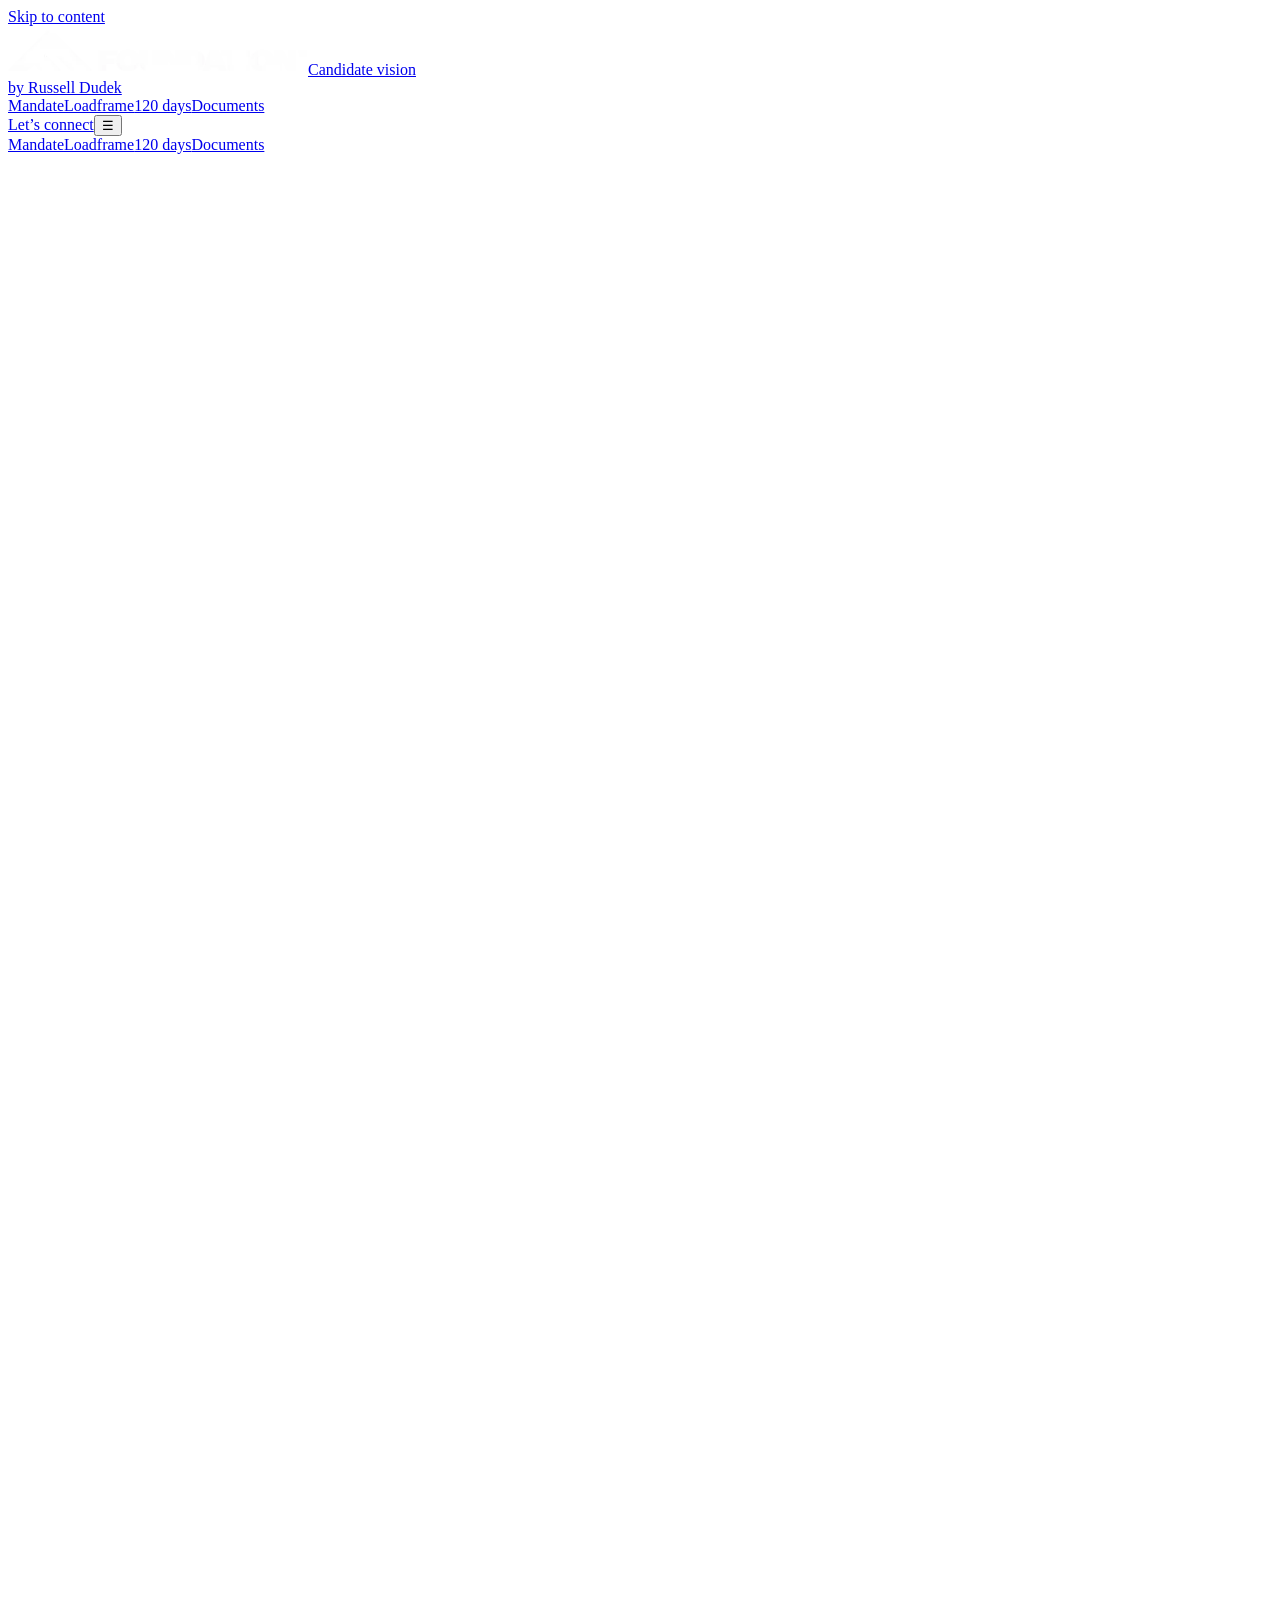
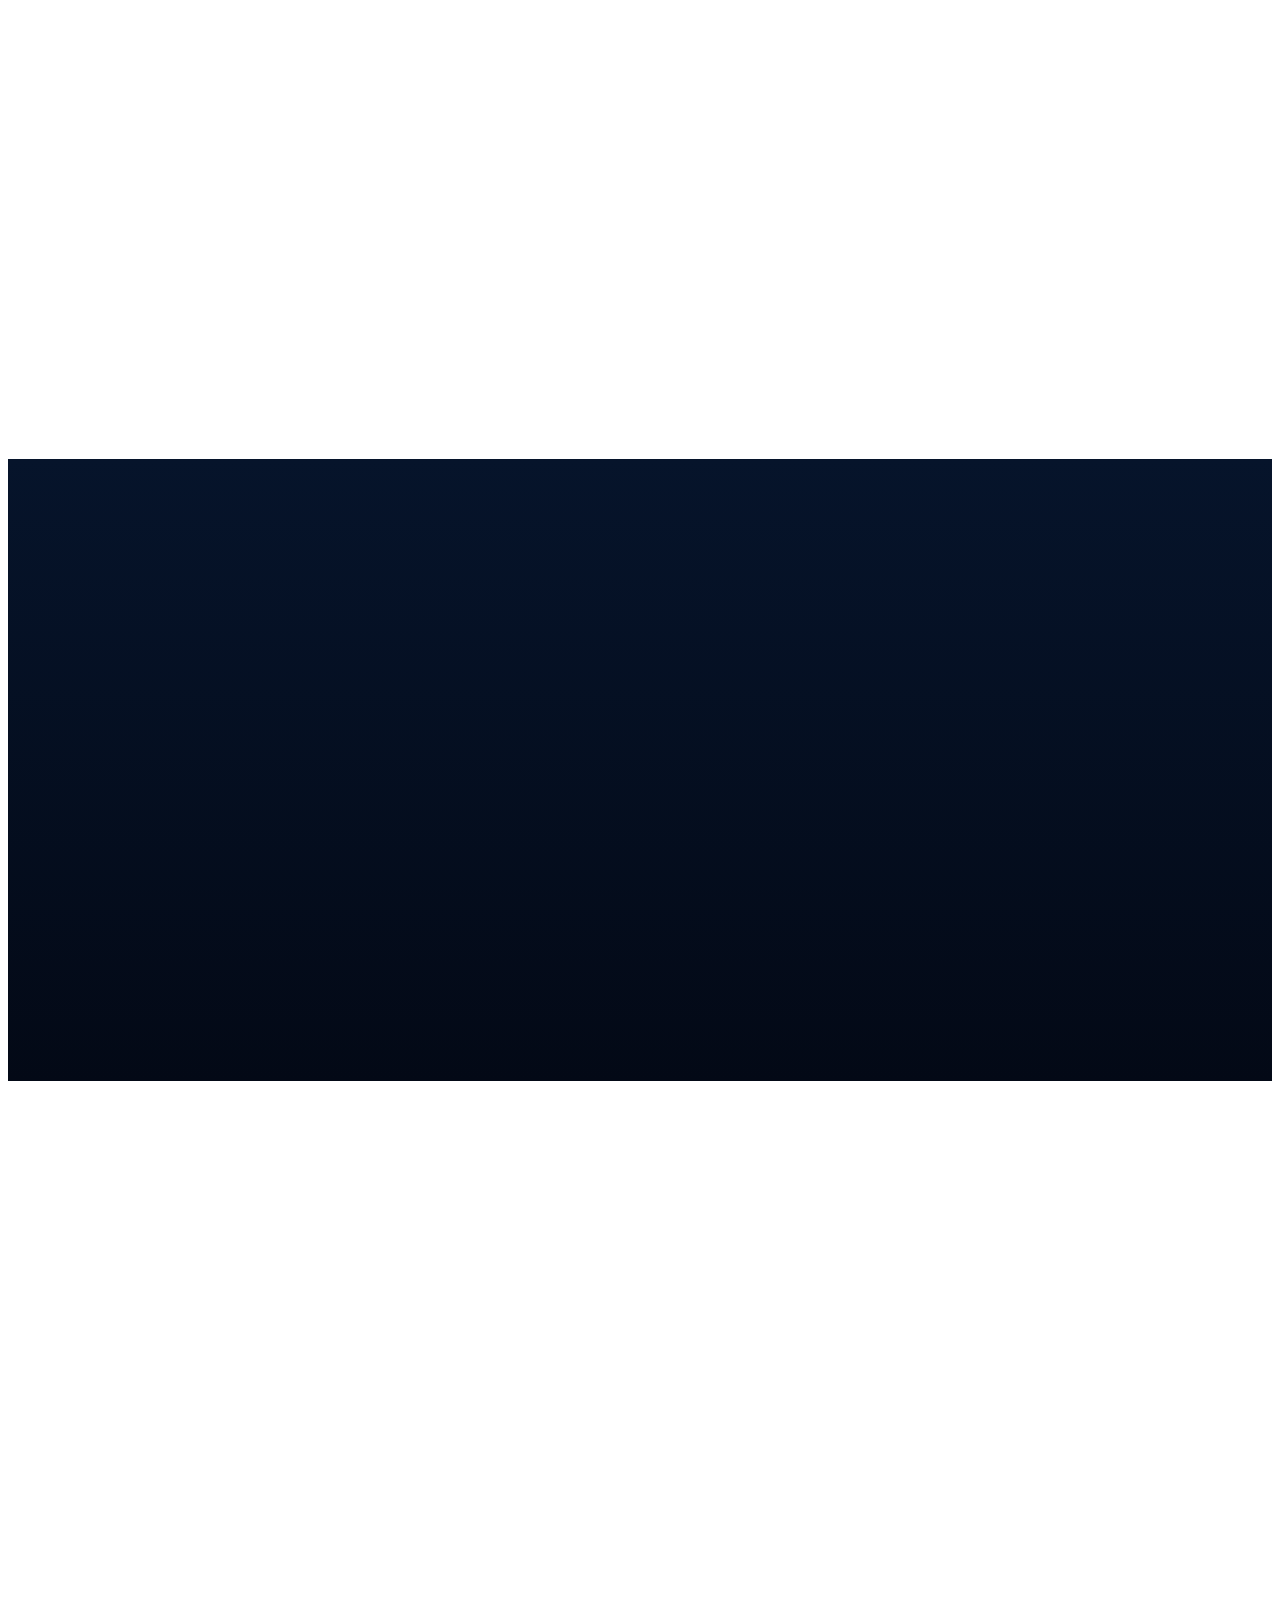
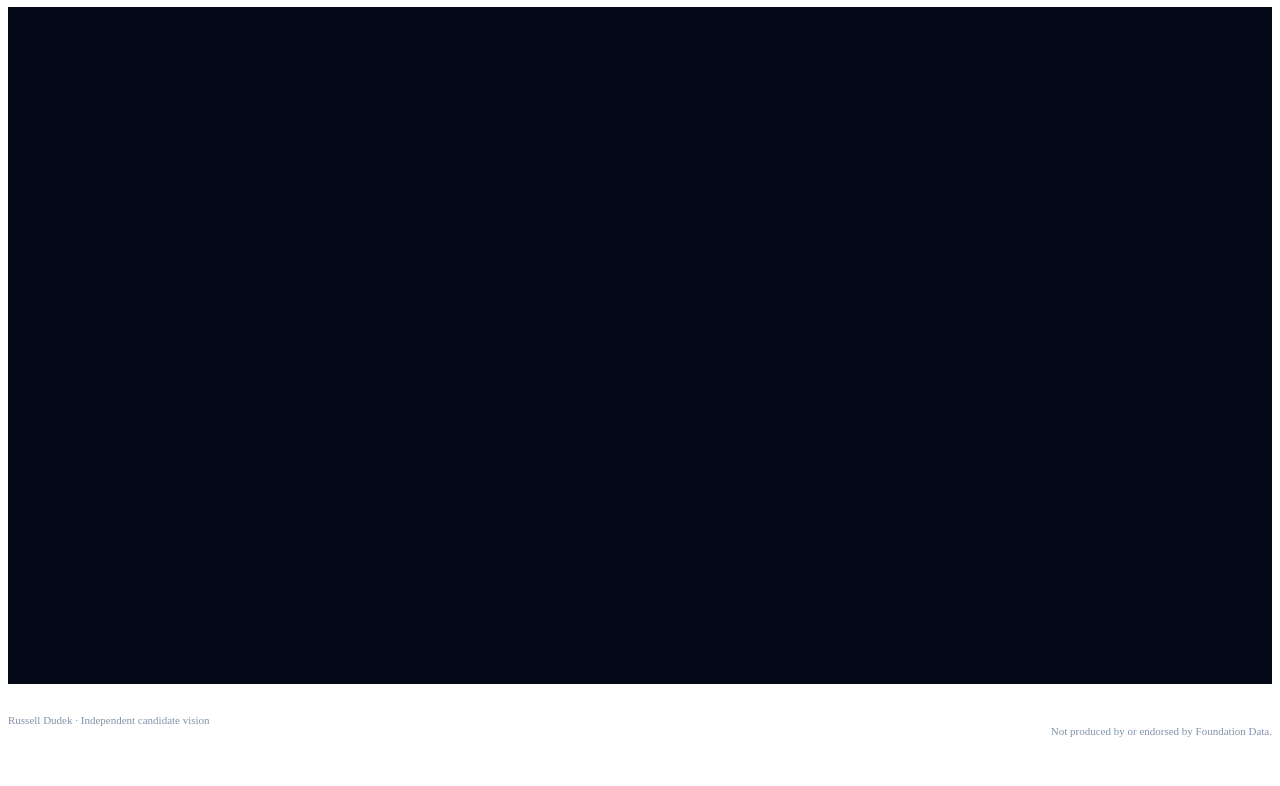
==== commit 9ac72b78: "Deploy approved Foundation Data candidate experience" ====
--- a/index.html
+++ b/index.html
@@ -1 +1,22 @@
-<!doctype html><html lang="en"><head><meta charset="utf-8"><meta name="viewport" content="width=device-width,initial-scale=1"><meta name="theme-color" content="#030812"><title>Foundation Data | Director of Operations Candidate Vision</title><meta http-equiv="refresh" content="0;url=audited.html"><script>location.replace('audited.html'+location.hash)</script></head><body style="margin:0;background:#030812;color:#f7fbff;font:16px system-ui;display:grid;min-height:100vh;place-items:center"><p>Opening the <a style="color:#63c9ff" href="audited.html">audited interactive experience</a>…</p></body></html>+<!DOCTYPE html>
+
+<html lang="en">
+<head>
+<meta charset="utf-8"/>
+<meta content="width=device-width,initial-scale=1,viewport-fit=cover" name="viewport"/>
+<meta content="#030812" name="theme-color"/>
+<title>Foundation Data Director of Operations | Russell Dudek</title>
+<meta content="An independent candidate vision for making Foundation Data strategy load-bearing across Scout AI, data, analytics, marketing, and revenue-prioritized execution." name="description"/>
+
+<link href="site.css" rel="stylesheet"/></head>
+<body>
+<a class="skip" href="#main">Skip to content</a>
+<header class="nav"><div class="navin"><a class="brand" href="#top"><img alt="Foundation Data" src="assets/brand/foundation-data-logo-white-trimmed.webp"/><span>Candidate vision<br/>by Russell Dudek</span></a><nav class="links"><a href="#mandate">Mandate</a><a href="#loadframe">Loadframe</a><a href="#entry">120 days</a><a href="#documents">Documents</a></nav><a class="contact" href="mailto:russelldudek@gmail.com?subject=Foundation%20Data%20Director%20of%20Operations">Let’s connect</a><button aria-controls="mobile" aria-expanded="false" class="menu">☰</button></div><nav class="mobile" id="mobile"><a href="#mandate">Mandate</a><a href="#loadframe">Loadframe</a><a href="#entry">120 days</a><a href="#documents">Documents</a></nav></header>
+<main id="main"><section class="hero" id="top"><div class="shell heroGrid"><div class="reveal"><p class="eyebrow">Director of Operations</p><h1>Make strategy<span>load-bearing.</span></h1><p class="lede">Foundation Data is building the intelligence layer for automotive retail. This role makes the operating model as clear, trusted, and action-oriented as the product promise.</p><div class="actions"><a class="primary" href="#loadframe">Explore the operating system</a><a class="textlink" href="docs/Russell-Dudek-Foundation-Data-120-Day-Plan.pdf" target="_blank">Open the 120-day plan →</a></div><div class="principles"><div><b>Strategic alignment</b><small>One visible portfolio of outcomes and decisions.</small></div><div><b>AI-enabled capacity</b><small>Automation tied to throughput and margin.</small></div><div><b>Revenue discipline</b><small>Resources follow scalable economic value.</small></div></div></div>
+<section aria-labelledby="stageTitle" class="stage reveal"><div class="stageHead"><div><p class="eyebrow">Scout decision path</p><h2 id="stageTitle">One signal. One treatment. One outcome.</h2></div><button class="replay">Replay path</button></div><p class="hint">Choose one operating signal. The center treatment and outcome update together.</p><div class="flow"><div class="signals"><button aria-pressed="true" class="signal" data-key="data"><span class="num">01</span><span><b>Data + tagging</b><small>Normalize and enrich</small></span></button><button aria-pressed="false" class="signal" data-key="analytics"><span class="num">02</span><span><b>Analytics</b><small>Benchmark and reveal</small></span></button><button aria-pressed="false" class="signal" data-key="marketing"><span class="num">03</span><span><b>Marketing</b><small>Position and reach</small></span></button><button aria-pressed="false" class="signal" data-key="partners"><span class="num">04</span><span><b>Partnerships</b><small>Commitments and context</small></span></button></div><div class="bridge"><i></i></div><div aria-live="polite" class="processor"><div class="ring"><div class="core"><strong>Scout</strong><small>Performance agent</small></div></div><label>Current treatment</label><h3 id="processTitle">Standardize the signal</h3><p id="processCopy">Resolve coverage, confidence, exceptions, and ownership before the data enters a customer-facing decision.</p></div><div class="bridge out"><i></i></div><article aria-live="polite" class="outcome"><span>Operating result</span><h3 id="resultTitle">Trusted input</h3><p id="resultCopy">Leadership can distinguish a data-quality constraint from a product-priority constraint.</p><dl><div><dt>Decision</dt><dd id="resultDecision">Repair the bottleneck before accelerating downstream work.</dd></div><div><dt>Evidence</dt><dd id="resultEvidence">Coverage, exception aging, first-pass completeness, and accountable owner.</dd></div></dl></article></div><div class="stageFoot"><span>Illustrative candidate model</span><span>One selected control. One complete causal path.</span></div><div class="scale"><div><b>20+</b><small>Groups benchmarked</small></div><div><b>100M+</b><small>Vehicles standardized</small></div><div><b>1B+</b><small>Daily data points</small></div><div><b>1 vision</b><small>Simplify complexity</small></div></div></section></div></section>
+<section class="section light" id="mandate"><div class="shell two"><div class="reveal"><p class="eyebrow">The real mandate</p><h2>Build the operating layer between executive intent and technical capacity.</h2><p>The title says operations. The work is executive extension: keep Scout, tagging, analytics, data, marketing, and partnerships aligned to customer decisions, economics, ownership, and the next explicit choice.</p></div><div class="mandate reveal"><article><i>1</i><div><b>Extend the COO</b><small>Translate strategy into portfolio contracts, decision rights, and a cadence leadership can trust.</small></div></article><article><i>2</i><div><b>Protect scarce capacity</b><small>Keep technical teams focused on repeatable customer and revenue value.</small></div></article><article><i>3</i><div><b>Make AI economic</b><small>Measure released capacity, adoption, trust, throughput, and gross-profit contribution.</small></div></article><article><i>4</i><div><b>Surface risk early</b><small>Turn dependencies and blockers into decisions before they become surprises.</small></div></article></div></div></section>
+<section class="section dark" id="loadframe"><div class="shell loadGrid"><div class="reveal"><p class="eyebrow">The Strategy Loadframe</p><h2>Every initiative must earn the load it places on the company.</h2><p style="color:#a8b7c9">Select an initiative. The decision contract, economics, owner, dependency, evidence, and disposition update as one state.</p><div class="tabs"><button aria-selected="true" class="tab" data-s="scout">Scout</button><button aria-selected="false" class="tab" data-s="tagging">Tagging</button><button aria-selected="false" class="tab" data-s="analytics">Analytics</button><button aria-selected="false" class="tab" data-s="internal">Internal AI</button></div><button class="reset">Reset to Scout baseline</button></div><article aria-live="polite" class="contract reveal"><div class="contractHead"><div><small>Initiative contract</small><h3 id="scenarioTitle">Scout acceleration</h3></div><span class="disposition" id="scenarioDisposition">Sequence for scale</span></div><dl><div><dt>Customer decision</dt><dd id="decision">Which workflow and customer segment earns the next product increment?</dd></div><div><dt>Economics</dt><dd id="economics">Capacity released, retention support, repeatable delivery, and product margin.</dd></div><div><dt>Accountable owner</dt><dd id="owner">Product + Data + Client Strategy, with one accountable initiative owner.</dd></div><div><dt>Dependency</dt><dd id="dependency">Standardized data confidence and a bounded release/evaluation path.</dd></div><div style="grid-column:1/-1"><dt>Leading evidence</dt><dd id="evidence">Adoption, time-to-priority, recommendation usefulness, exception rate, and support load.</dd></div></dl><div class="meters"><div class="meter"><span>Revenue load</span><div class="track"><div class="fill" data-m="0" style="--w:92%"></div></div><output data-v="0">92</output></div><div class="meter"><span>Scale load</span><div class="track"><div class="fill" data-m="1" style="--w:76%"></div></div><output data-v="1">76</output></div><div class="meter"><span>Trust load</span><div class="track"><div class="fill" data-m="2" style="--w:88%"></div></div><output data-v="2">88</output></div></div></article></div></section>
+<section class="section light" id="entry"><div class="shell"><div class="reveal"><p class="eyebrow">120-day entry</p><h2>Earn context. Expose load. Install cadence.</h2><p>The first four months use tactical empathy before prescription—learn the system, contract the portfolio, prove one leverage point, then scale the rhythm.</p></div><div class="timeline reveal"><article><em>Days 1–30</em><h3>Read the load</h3><p>Map customer decisions, active initiatives, hidden work, decision rights, dependencies, and existing cadence.</p></article><article><em>Days 31–60</em><h3>Install the minimum system</h3><p>Create initiative contracts, a weekly load review, and an executive portfolio view.</p></article><article><em>Days 61–90</em><h3>Prove one leverage point</h3><p>Release measurable capacity through one AI or automation pilot with adoption and trust controls.</p></article><article><em>Days 91–120</em><h3>Scale the cadence</h3><p>Institutionalize quarterly planning and a decision-ready operating review.</p></article></div></div></section>
+<section class="section docs" id="documents"><div class="shell"><div class="reveal"><p class="eyebrow">Application system</p><h2>Five complete artifacts. One strategic story.</h2><p style="color:#91a4bb">The broken popout layer is gone. Each control now opens or downloads the actual PDF.</p></div><div class="docGrid reveal"><article class="doc"><span>01 · 2 pages</span><h3>Role-aligned resume</h3><p>Verified evidence reframed for executive extension, technical capacity, and AI-enabled operations.</p><div class="docActions"><a href="docs/Russell-Dudek-Foundation-Data-Resume.pdf" target="_blank">Open PDF <b>↗</b></a><a download="" href="docs/Russell-Dudek-Foundation-Data-Resume.pdf">Download <b>↓</b></a></div></article><article class="doc"><span>02 · 1 page</span><h3>Cover letter</h3><p>A direct argument for a load-bearing operating system—not another reporting layer.</p><div class="docActions"><a href="docs/Russell-Dudek-Foundation-Data-Cover-Letter.pdf" target="_blank">Open PDF <b>↗</b></a><a download="" href="docs/Russell-Dudek-Foundation-Data-Cover-Letter.pdf">Download <b>↓</b></a></div></article><article class="doc"><span>03 · 4 pages</span><h3>Interview thesis brief</h3><p>The real mandate, tensions, operating model, objection, and executive questions.</p><div class="docActions"><a href="docs/Russell-Dudek-Foundation-Data-Interview-Thesis-Brief.pdf" target="_blank">Open PDF <b>↗</b></a><a download="" href="docs/Russell-Dudek-Foundation-Data-Interview-Thesis-Brief.pdf">Download <b>↓</b></a></div></article><article class="doc"><span>04 · 3 pages</span><h3>120-day entry plan</h3><p>A staged path from tactical empathy and system reading to cadence and repeatable scale.</p><div class="docActions"><a href="docs/Russell-Dudek-Foundation-Data-120-Day-Plan.pdf" target="_blank">Open PDF <b>↗</b></a><a download="" href="docs/Russell-Dudek-Foundation-Data-120-Day-Plan.pdf">Download <b>↓</b></a></div></article><article class="doc"><span>05 · 2 pages</span><h3>Operating Review</h3><p>A decision-ready meeting mechanism for initiatives, evidence, and executive choices.</p><div class="docActions"><a href="docs/Russell-Dudek-Foundation-Data-Operating-Review.pdf" target="_blank">Open PDF <b>↗</b></a><a download="" href="docs/Russell-Dudek-Foundation-Data-Operating-Review.pdf">Download <b>↓</b></a></div></article></div></div></section></main>
+<footer><div class="shell foot"><span>Russell Dudek · Independent candidate vision</span><p>Not produced by or endorsed by Foundation Data.</p></div></footer>
+<script src="app.js"></script></body></html>
--- a/site.css
+++ b/site.css
@@ -0,0 +1,3 @@
+@import url("site-1.css");
+@import url("site-2.css");
+@import url("site-3.css");
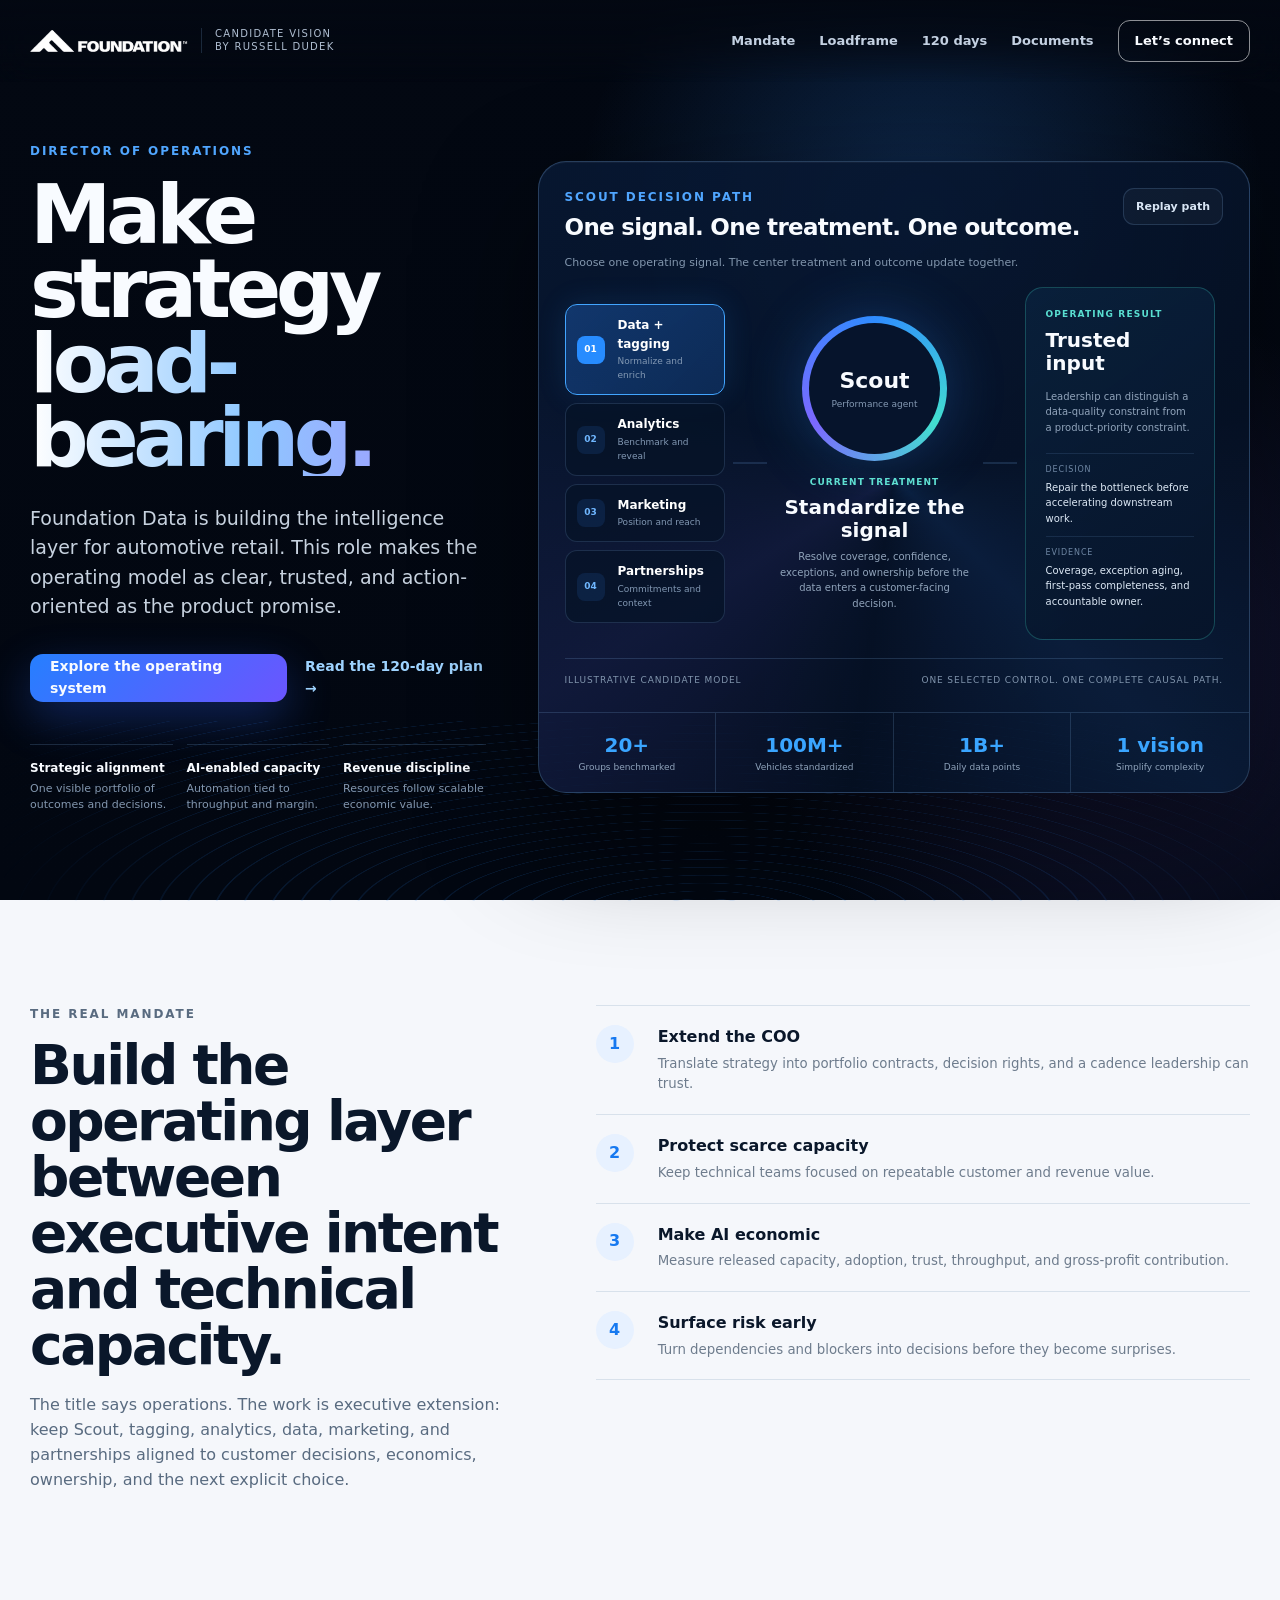
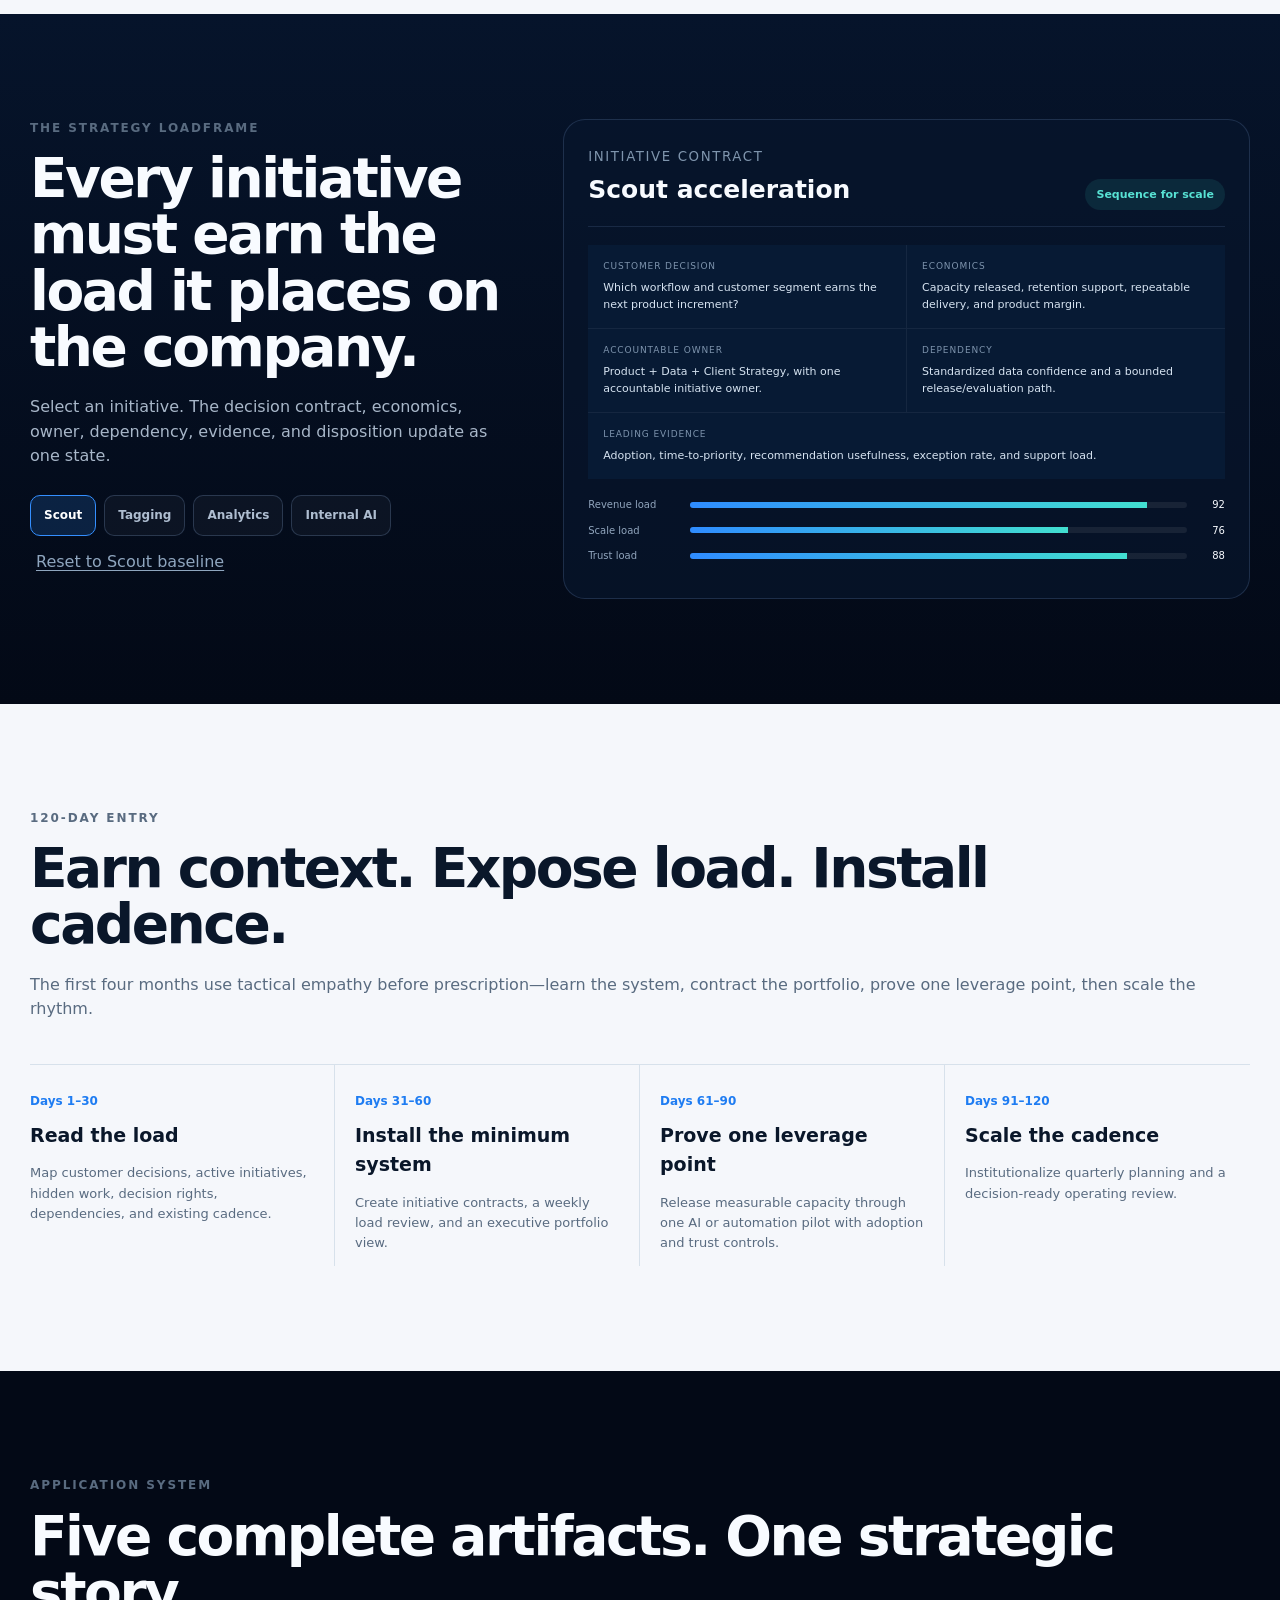
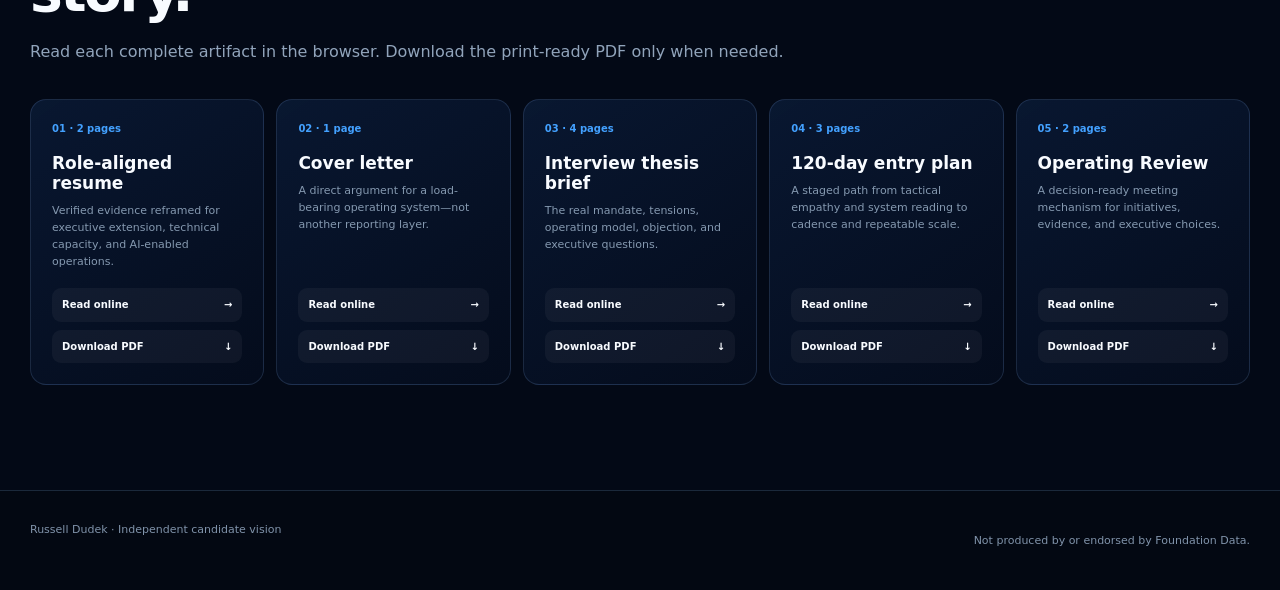
==== commit 790da464: "Make document cards browser-first" ====
--- a/index.html
+++ b/index.html
@@ -7,16 +7,15 @@
 <meta content="#030812" name="theme-color"/>
 <title>Foundation Data Director of Operations | Russell Dudek</title>
 <meta content="An independent candidate vision for making Foundation Data strategy load-bearing across Scout AI, data, analytics, marketing, and revenue-prioritized execution." name="description"/>
-
 <link href="site.css" rel="stylesheet"/></head>
 <body>
 <a class="skip" href="#main">Skip to content</a>
 <header class="nav"><div class="navin"><a class="brand" href="#top"><img alt="Foundation Data" src="assets/brand/foundation-data-logo-white-trimmed.webp"/><span>Candidate vision<br/>by Russell Dudek</span></a><nav class="links"><a href="#mandate">Mandate</a><a href="#loadframe">Loadframe</a><a href="#entry">120 days</a><a href="#documents">Documents</a></nav><a class="contact" href="mailto:russelldudek@gmail.com?subject=Foundation%20Data%20Director%20of%20Operations">Let’s connect</a><button aria-controls="mobile" aria-expanded="false" class="menu">☰</button></div><nav class="mobile" id="mobile"><a href="#mandate">Mandate</a><a href="#loadframe">Loadframe</a><a href="#entry">120 days</a><a href="#documents">Documents</a></nav></header>
-<main id="main"><section class="hero" id="top"><div class="shell heroGrid"><div class="reveal"><p class="eyebrow">Director of Operations</p><h1>Make strategy<span>load-bearing.</span></h1><p class="lede">Foundation Data is building the intelligence layer for automotive retail. This role makes the operating model as clear, trusted, and action-oriented as the product promise.</p><div class="actions"><a class="primary" href="#loadframe">Explore the operating system</a><a class="textlink" href="docs/Russell-Dudek-Foundation-Data-120-Day-Plan.pdf" target="_blank">Open the 120-day plan →</a></div><div class="principles"><div><b>Strategic alignment</b><small>One visible portfolio of outcomes and decisions.</small></div><div><b>AI-enabled capacity</b><small>Automation tied to throughput and margin.</small></div><div><b>Revenue discipline</b><small>Resources follow scalable economic value.</small></div></div></div>
+<main id="main"><section class="hero" id="top"><div class="shell heroGrid"><div class="reveal"><p class="eyebrow">Director of Operations</p><h1>Make strategy<span>load-bearing.</span></h1><p class="lede">Foundation Data is building the intelligence layer for automotive retail. This role makes the operating model as clear, trusted, and action-oriented as the product promise.</p><div class="actions"><a class="primary" href="#loadframe">Explore the operating system</a><a class="textlink" href="120-day-plan.html">Read the 120-day plan →</a></div><div class="principles"><div><b>Strategic alignment</b><small>One visible portfolio of outcomes and decisions.</small></div><div><b>AI-enabled capacity</b><small>Automation tied to throughput and margin.</small></div><div><b>Revenue discipline</b><small>Resources follow scalable economic value.</small></div></div></div>
 <section aria-labelledby="stageTitle" class="stage reveal"><div class="stageHead"><div><p class="eyebrow">Scout decision path</p><h2 id="stageTitle">One signal. One treatment. One outcome.</h2></div><button class="replay">Replay path</button></div><p class="hint">Choose one operating signal. The center treatment and outcome update together.</p><div class="flow"><div class="signals"><button aria-pressed="true" class="signal" data-key="data"><span class="num">01</span><span><b>Data + tagging</b><small>Normalize and enrich</small></span></button><button aria-pressed="false" class="signal" data-key="analytics"><span class="num">02</span><span><b>Analytics</b><small>Benchmark and reveal</small></span></button><button aria-pressed="false" class="signal" data-key="marketing"><span class="num">03</span><span><b>Marketing</b><small>Position and reach</small></span></button><button aria-pressed="false" class="signal" data-key="partners"><span class="num">04</span><span><b>Partnerships</b><small>Commitments and context</small></span></button></div><div class="bridge"><i></i></div><div aria-live="polite" class="processor"><div class="ring"><div class="core"><strong>Scout</strong><small>Performance agent</small></div></div><label>Current treatment</label><h3 id="processTitle">Standardize the signal</h3><p id="processCopy">Resolve coverage, confidence, exceptions, and ownership before the data enters a customer-facing decision.</p></div><div class="bridge out"><i></i></div><article aria-live="polite" class="outcome"><span>Operating result</span><h3 id="resultTitle">Trusted input</h3><p id="resultCopy">Leadership can distinguish a data-quality constraint from a product-priority constraint.</p><dl><div><dt>Decision</dt><dd id="resultDecision">Repair the bottleneck before accelerating downstream work.</dd></div><div><dt>Evidence</dt><dd id="resultEvidence">Coverage, exception aging, first-pass completeness, and accountable owner.</dd></div></dl></article></div><div class="stageFoot"><span>Illustrative candidate model</span><span>One selected control. One complete causal path.</span></div><div class="scale"><div><b>20+</b><small>Groups benchmarked</small></div><div><b>100M+</b><small>Vehicles standardized</small></div><div><b>1B+</b><small>Daily data points</small></div><div><b>1 vision</b><small>Simplify complexity</small></div></div></section></div></section>
 <section class="section light" id="mandate"><div class="shell two"><div class="reveal"><p class="eyebrow">The real mandate</p><h2>Build the operating layer between executive intent and technical capacity.</h2><p>The title says operations. The work is executive extension: keep Scout, tagging, analytics, data, marketing, and partnerships aligned to customer decisions, economics, ownership, and the next explicit choice.</p></div><div class="mandate reveal"><article><i>1</i><div><b>Extend the COO</b><small>Translate strategy into portfolio contracts, decision rights, and a cadence leadership can trust.</small></div></article><article><i>2</i><div><b>Protect scarce capacity</b><small>Keep technical teams focused on repeatable customer and revenue value.</small></div></article><article><i>3</i><div><b>Make AI economic</b><small>Measure released capacity, adoption, trust, throughput, and gross-profit contribution.</small></div></article><article><i>4</i><div><b>Surface risk early</b><small>Turn dependencies and blockers into decisions before they become surprises.</small></div></article></div></div></section>
 <section class="section dark" id="loadframe"><div class="shell loadGrid"><div class="reveal"><p class="eyebrow">The Strategy Loadframe</p><h2>Every initiative must earn the load it places on the company.</h2><p style="color:#a8b7c9">Select an initiative. The decision contract, economics, owner, dependency, evidence, and disposition update as one state.</p><div class="tabs"><button aria-selected="true" class="tab" data-s="scout">Scout</button><button aria-selected="false" class="tab" data-s="tagging">Tagging</button><button aria-selected="false" class="tab" data-s="analytics">Analytics</button><button aria-selected="false" class="tab" data-s="internal">Internal AI</button></div><button class="reset">Reset to Scout baseline</button></div><article aria-live="polite" class="contract reveal"><div class="contractHead"><div><small>Initiative contract</small><h3 id="scenarioTitle">Scout acceleration</h3></div><span class="disposition" id="scenarioDisposition">Sequence for scale</span></div><dl><div><dt>Customer decision</dt><dd id="decision">Which workflow and customer segment earns the next product increment?</dd></div><div><dt>Economics</dt><dd id="economics">Capacity released, retention support, repeatable delivery, and product margin.</dd></div><div><dt>Accountable owner</dt><dd id="owner">Product + Data + Client Strategy, with one accountable initiative owner.</dd></div><div><dt>Dependency</dt><dd id="dependency">Standardized data confidence and a bounded release/evaluation path.</dd></div><div style="grid-column:1/-1"><dt>Leading evidence</dt><dd id="evidence">Adoption, time-to-priority, recommendation usefulness, exception rate, and support load.</dd></div></dl><div class="meters"><div class="meter"><span>Revenue load</span><div class="track"><div class="fill" data-m="0" style="--w:92%"></div></div><output data-v="0">92</output></div><div class="meter"><span>Scale load</span><div class="track"><div class="fill" data-m="1" style="--w:76%"></div></div><output data-v="1">76</output></div><div class="meter"><span>Trust load</span><div class="track"><div class="fill" data-m="2" style="--w:88%"></div></div><output data-v="2">88</output></div></div></article></div></section>
 <section class="section light" id="entry"><div class="shell"><div class="reveal"><p class="eyebrow">120-day entry</p><h2>Earn context. Expose load. Install cadence.</h2><p>The first four months use tactical empathy before prescription—learn the system, contract the portfolio, prove one leverage point, then scale the rhythm.</p></div><div class="timeline reveal"><article><em>Days 1–30</em><h3>Read the load</h3><p>Map customer decisions, active initiatives, hidden work, decision rights, dependencies, and existing cadence.</p></article><article><em>Days 31–60</em><h3>Install the minimum system</h3><p>Create initiative contracts, a weekly load review, and an executive portfolio view.</p></article><article><em>Days 61–90</em><h3>Prove one leverage point</h3><p>Release measurable capacity through one AI or automation pilot with adoption and trust controls.</p></article><article><em>Days 91–120</em><h3>Scale the cadence</h3><p>Institutionalize quarterly planning and a decision-ready operating review.</p></article></div></div></section>
-<section class="section docs" id="documents"><div class="shell"><div class="reveal"><p class="eyebrow">Application system</p><h2>Five complete artifacts. One strategic story.</h2><p style="color:#91a4bb">The broken popout layer is gone. Each control now opens or downloads the actual PDF.</p></div><div class="docGrid reveal"><article class="doc"><span>01 · 2 pages</span><h3>Role-aligned resume</h3><p>Verified evidence reframed for executive extension, technical capacity, and AI-enabled operations.</p><div class="docActions"><a href="docs/Russell-Dudek-Foundation-Data-Resume.pdf" target="_blank">Open PDF <b>↗</b></a><a download="" href="docs/Russell-Dudek-Foundation-Data-Resume.pdf">Download <b>↓</b></a></div></article><article class="doc"><span>02 · 1 page</span><h3>Cover letter</h3><p>A direct argument for a load-bearing operating system—not another reporting layer.</p><div class="docActions"><a href="docs/Russell-Dudek-Foundation-Data-Cover-Letter.pdf" target="_blank">Open PDF <b>↗</b></a><a download="" href="docs/Russell-Dudek-Foundation-Data-Cover-Letter.pdf">Download <b>↓</b></a></div></article><article class="doc"><span>03 · 4 pages</span><h3>Interview thesis brief</h3><p>The real mandate, tensions, operating model, objection, and executive questions.</p><div class="docActions"><a href="docs/Russell-Dudek-Foundation-Data-Interview-Thesis-Brief.pdf" target="_blank">Open PDF <b>↗</b></a><a download="" href="docs/Russell-Dudek-Foundation-Data-Interview-Thesis-Brief.pdf">Download <b>↓</b></a></div></article><article class="doc"><span>04 · 3 pages</span><h3>120-day entry plan</h3><p>A staged path from tactical empathy and system reading to cadence and repeatable scale.</p><div class="docActions"><a href="docs/Russell-Dudek-Foundation-Data-120-Day-Plan.pdf" target="_blank">Open PDF <b>↗</b></a><a download="" href="docs/Russell-Dudek-Foundation-Data-120-Day-Plan.pdf">Download <b>↓</b></a></div></article><article class="doc"><span>05 · 2 pages</span><h3>Operating Review</h3><p>A decision-ready meeting mechanism for initiatives, evidence, and executive choices.</p><div class="docActions"><a href="docs/Russell-Dudek-Foundation-Data-Operating-Review.pdf" target="_blank">Open PDF <b>↗</b></a><a download="" href="docs/Russell-Dudek-Foundation-Data-Operating-Review.pdf">Download <b>↓</b></a></div></article></div></div></section></main>
+<section class="section docs" id="documents"><div class="shell"><div class="reveal"><p class="eyebrow">Application system</p><h2>Five complete artifacts. One strategic story.</h2><p style="color:#91a4bb">Read each complete artifact in the browser. Download the print-ready PDF only when needed.</p></div><div class="docGrid reveal"><article class="doc"><span>01 · 2 pages</span><h3>Role-aligned resume</h3><p>Verified evidence reframed for executive extension, technical capacity, and AI-enabled operations.</p><div class="docActions"><a href="resume.html">Read online <b>→</b></a><a download="Russell-Dudek-Foundation-Data-Resume.pdf" href="docs/Russell-Dudek-Foundation-Data-Resume.pdf">Download PDF <b>↓</b></a></div></article><article class="doc"><span>02 · 1 page</span><h3>Cover letter</h3><p>A direct argument for a load-bearing operating system—not another reporting layer.</p><div class="docActions"><a href="cover-letter.html">Read online <b>→</b></a><a download="Russell-Dudek-Foundation-Data-Cover-Letter.pdf" href="docs/Russell-Dudek-Foundation-Data-Cover-Letter.pdf">Download PDF <b>↓</b></a></div></article><article class="doc"><span>03 · 4 pages</span><h3>Interview thesis brief</h3><p>The real mandate, tensions, operating model, objection, and executive questions.</p><div class="docActions"><a href="interview-brief.html">Read online <b>→</b></a><a download="Russell-Dudek-Foundation-Data-Interview-Thesis-Brief.pdf" href="docs/Russell-Dudek-Foundation-Data-Interview-Thesis-Brief.pdf">Download PDF <b>↓</b></a></div></article><article class="doc"><span>04 · 3 pages</span><h3>120-day entry plan</h3><p>A staged path from tactical empathy and system reading to cadence and repeatable scale.</p><div class="docActions"><a href="120-day-plan.html">Read online <b>→</b></a><a download="Russell-Dudek-Foundation-Data-120-Day-Plan.pdf" href="docs/Russell-Dudek-Foundation-Data-120-Day-Plan.pdf">Download PDF <b>↓</b></a></div></article><article class="doc"><span>05 · 2 pages</span><h3>Operating Review</h3><p>A decision-ready meeting mechanism for initiatives, evidence, and executive choices.</p><div class="docActions"><a href="operating-review.html">Read online <b>→</b></a><a download="Russell-Dudek-Foundation-Data-Operating-Review.pdf" href="docs/Russell-Dudek-Foundation-Data-Operating-Review.pdf">Download PDF <b>↓</b></a></div></article></div></div></section></main>
 <footer><div class="shell foot"><span>Russell Dudek · Independent candidate vision</span><p>Not produced by or endorsed by Foundation Data.</p></div></footer>
 <script src="app.js"></script></body></html>
--- a/site.css
+++ b/site.css
@@ -1,3 +1,4 @@
-@import url("site-1.css");
+@import url("site-1a.css");
+@import url("site-1b.css");
 @import url("site-2.css");
 @import url("site-3.css");
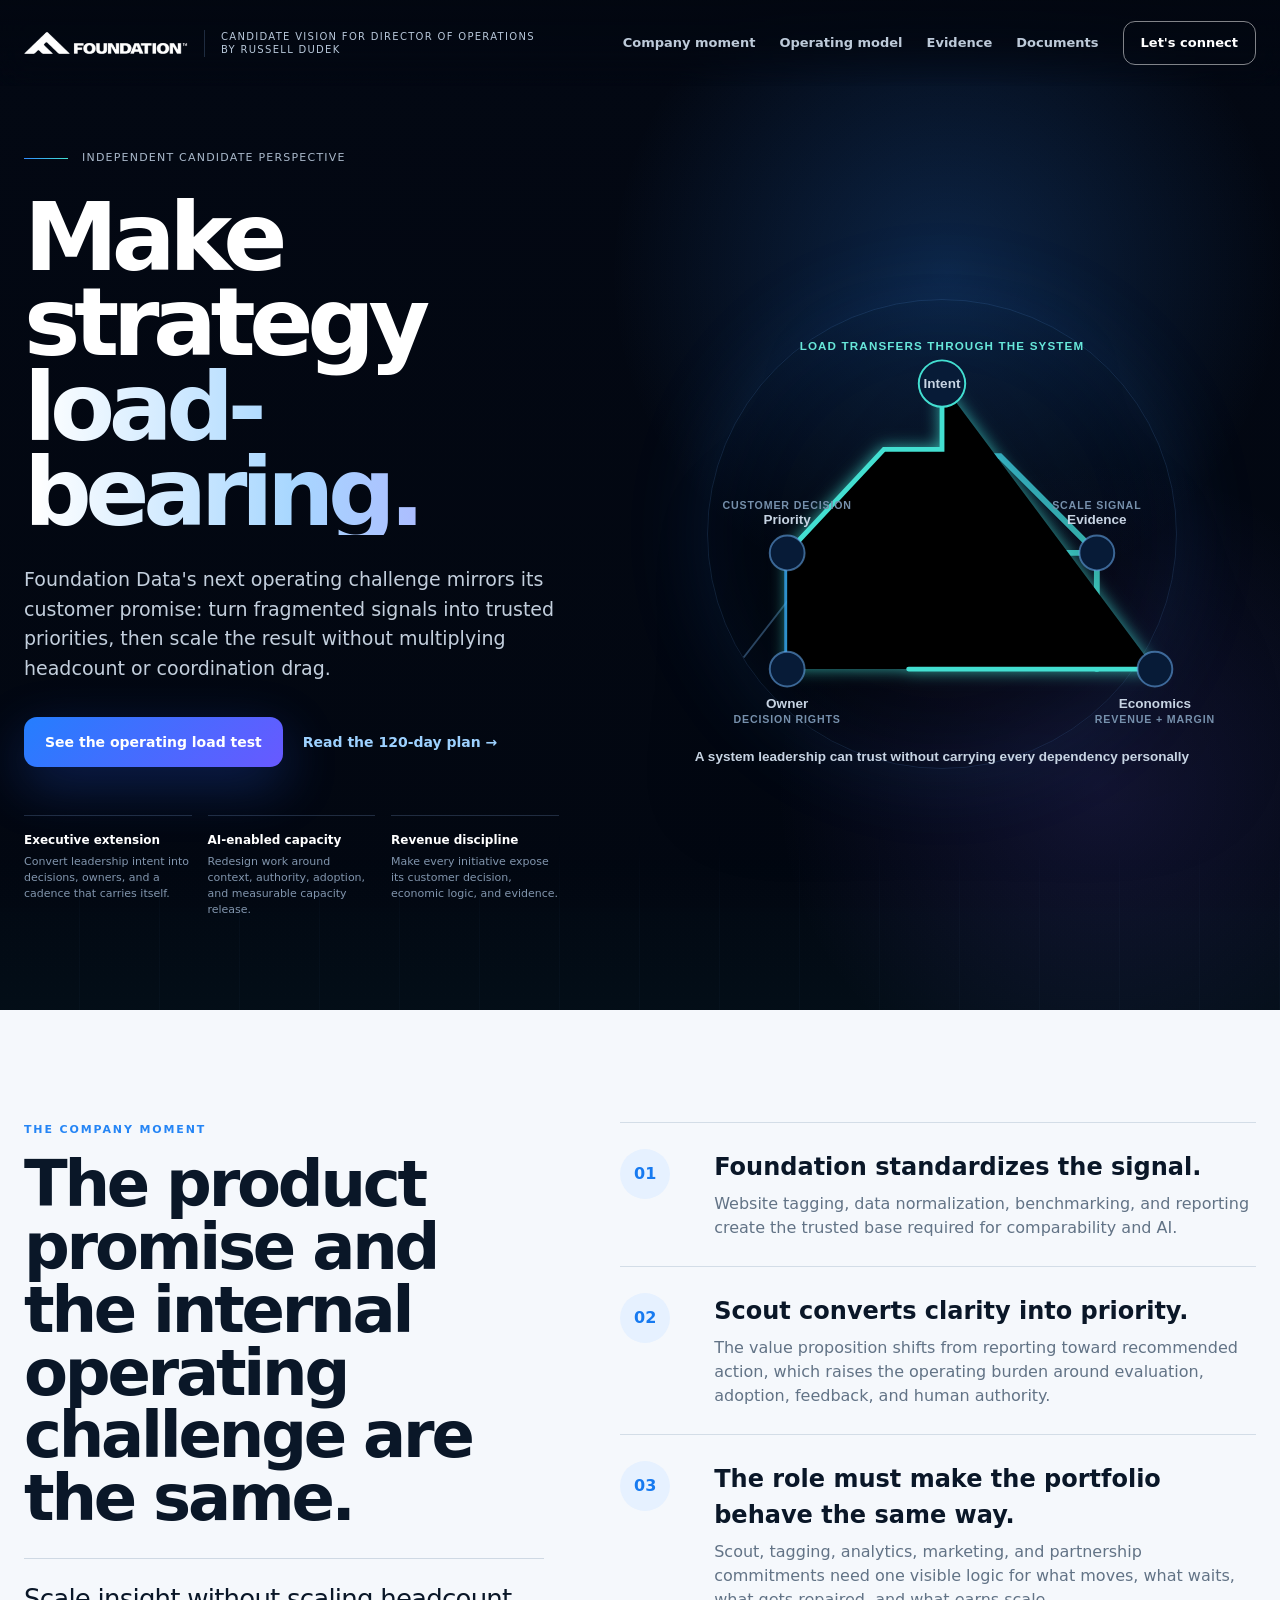
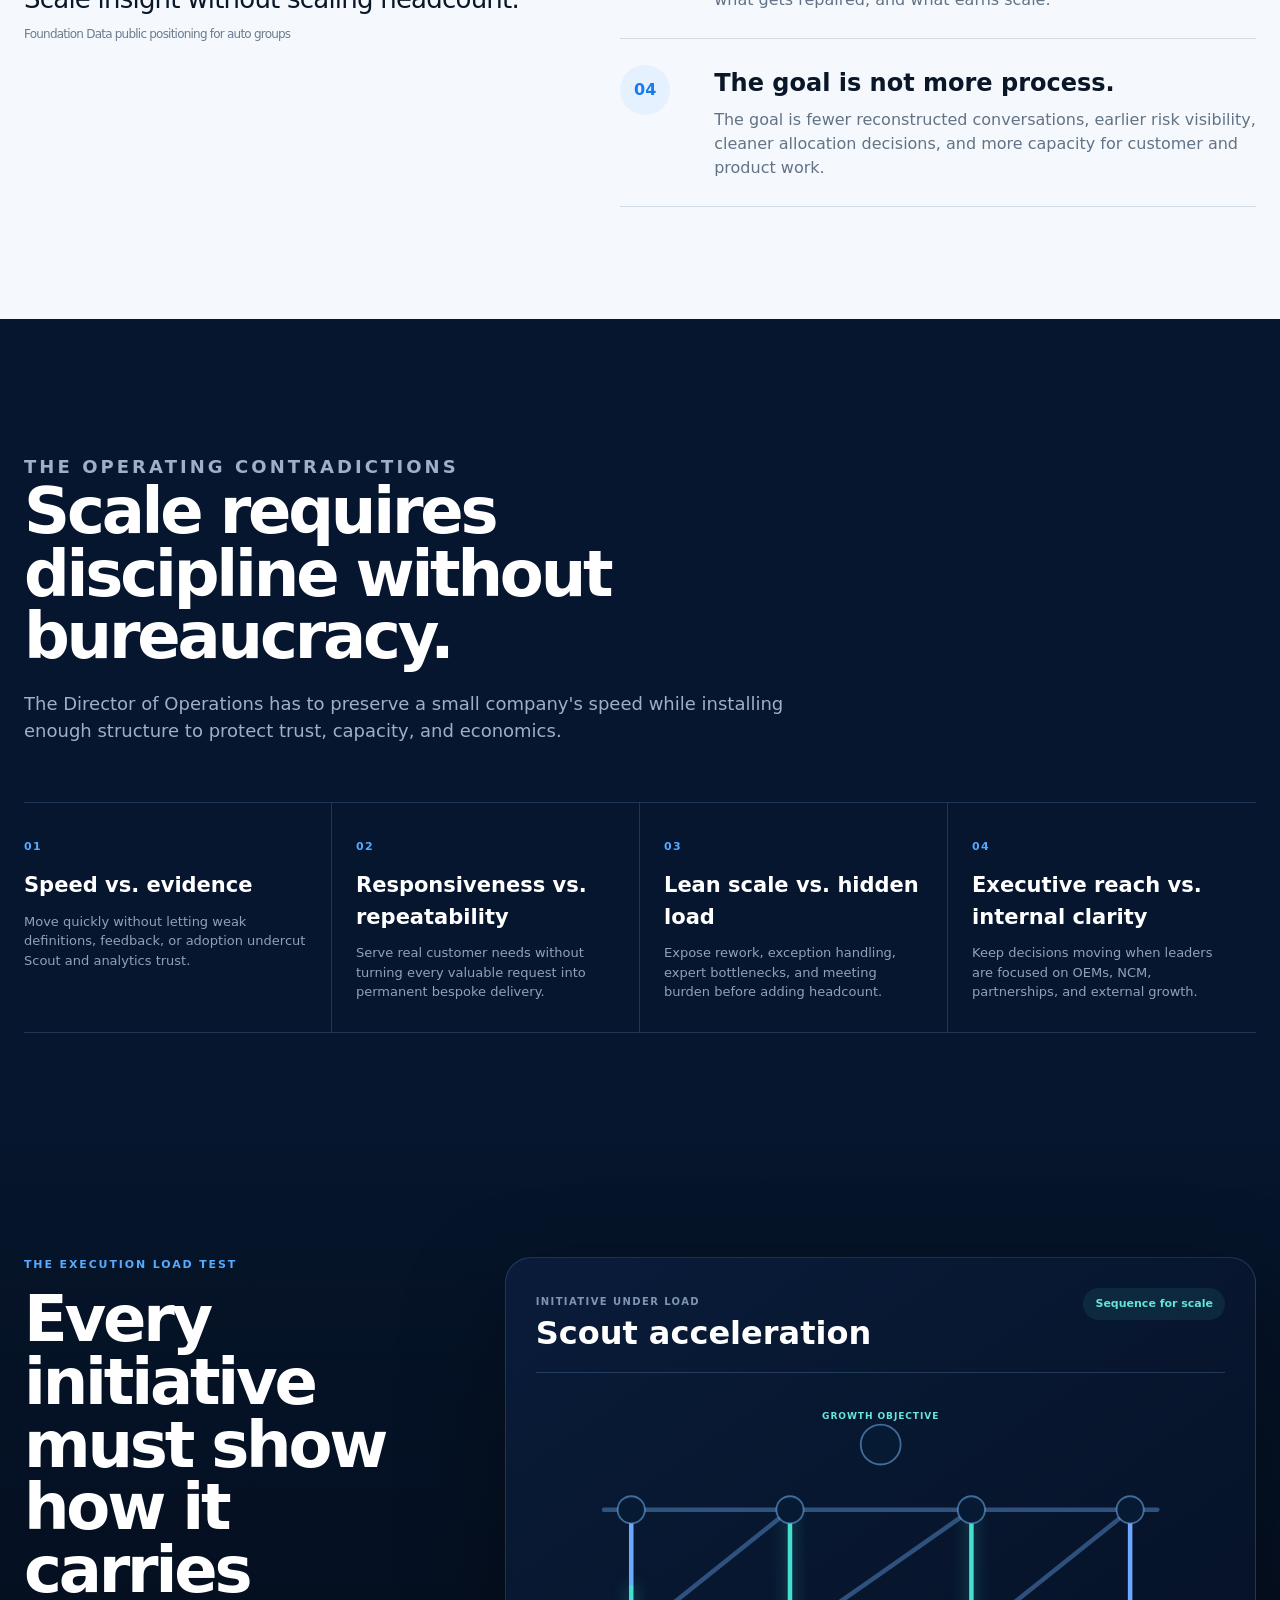
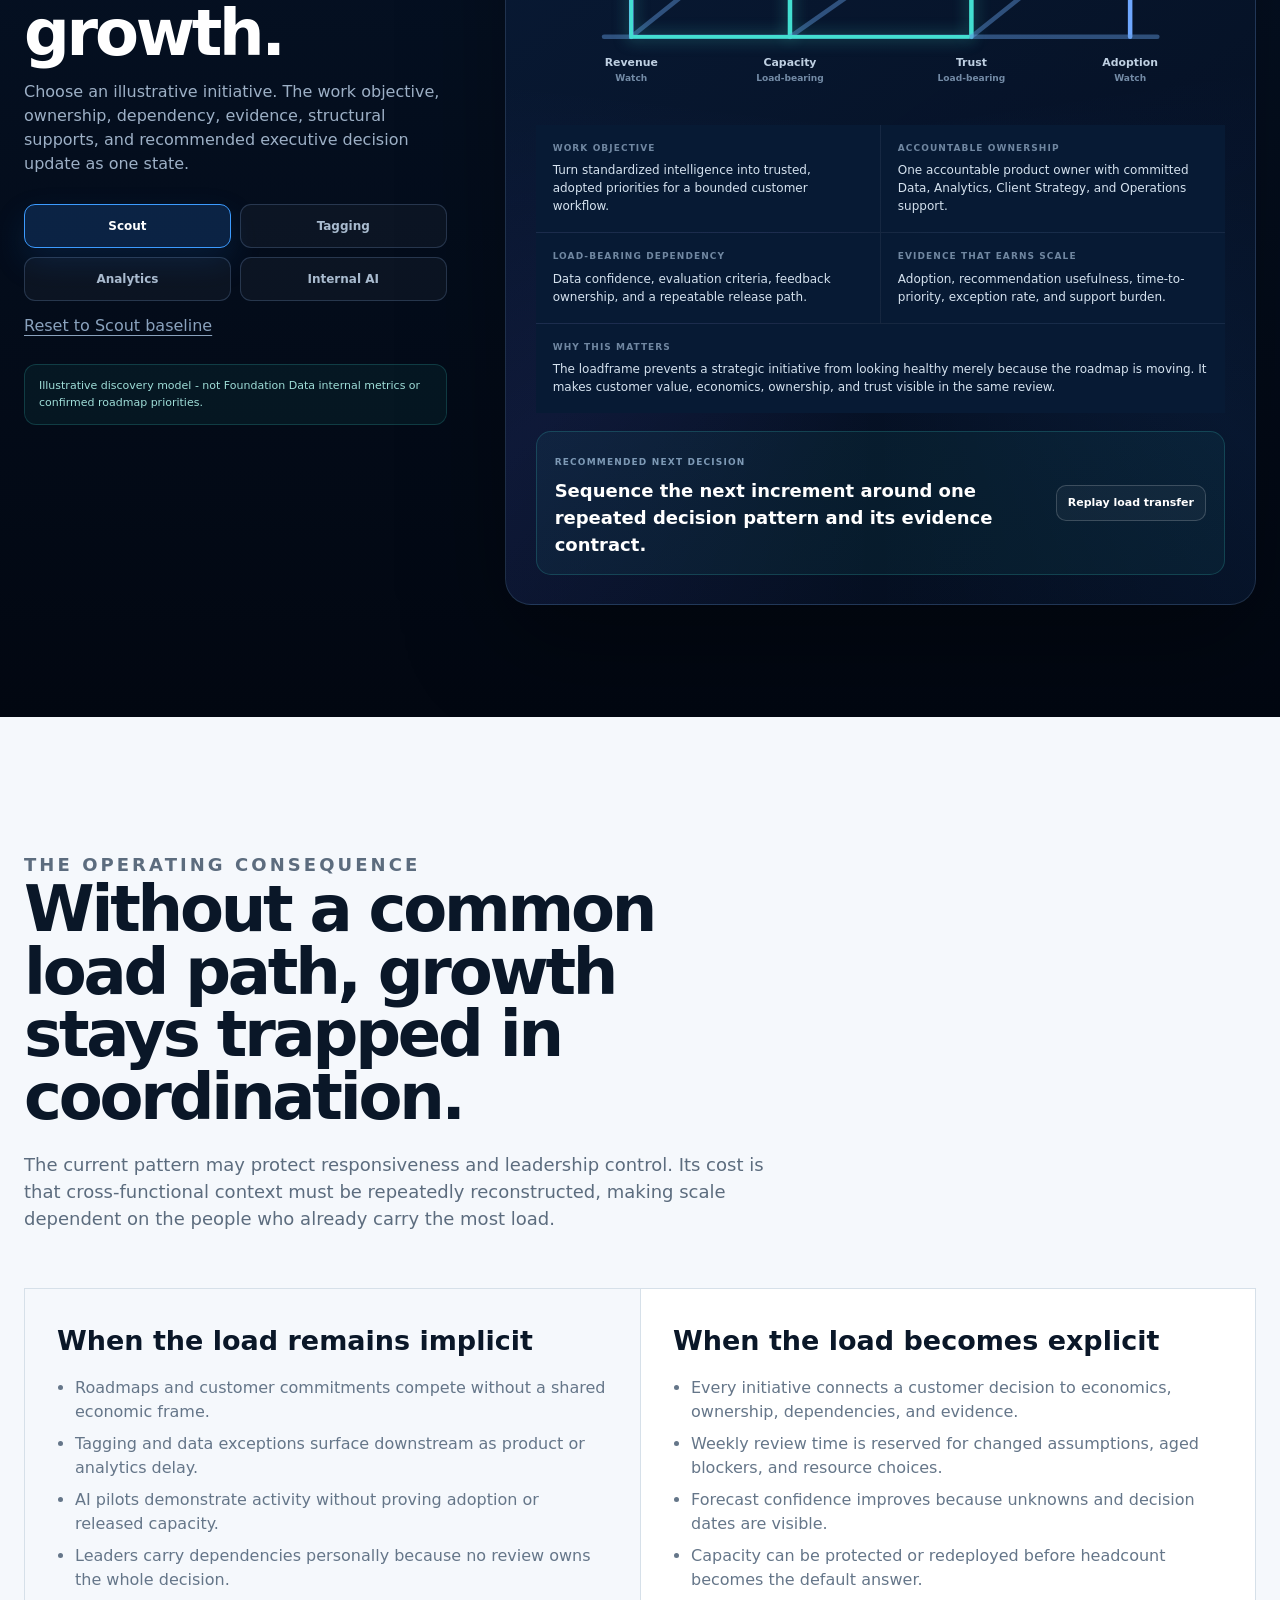
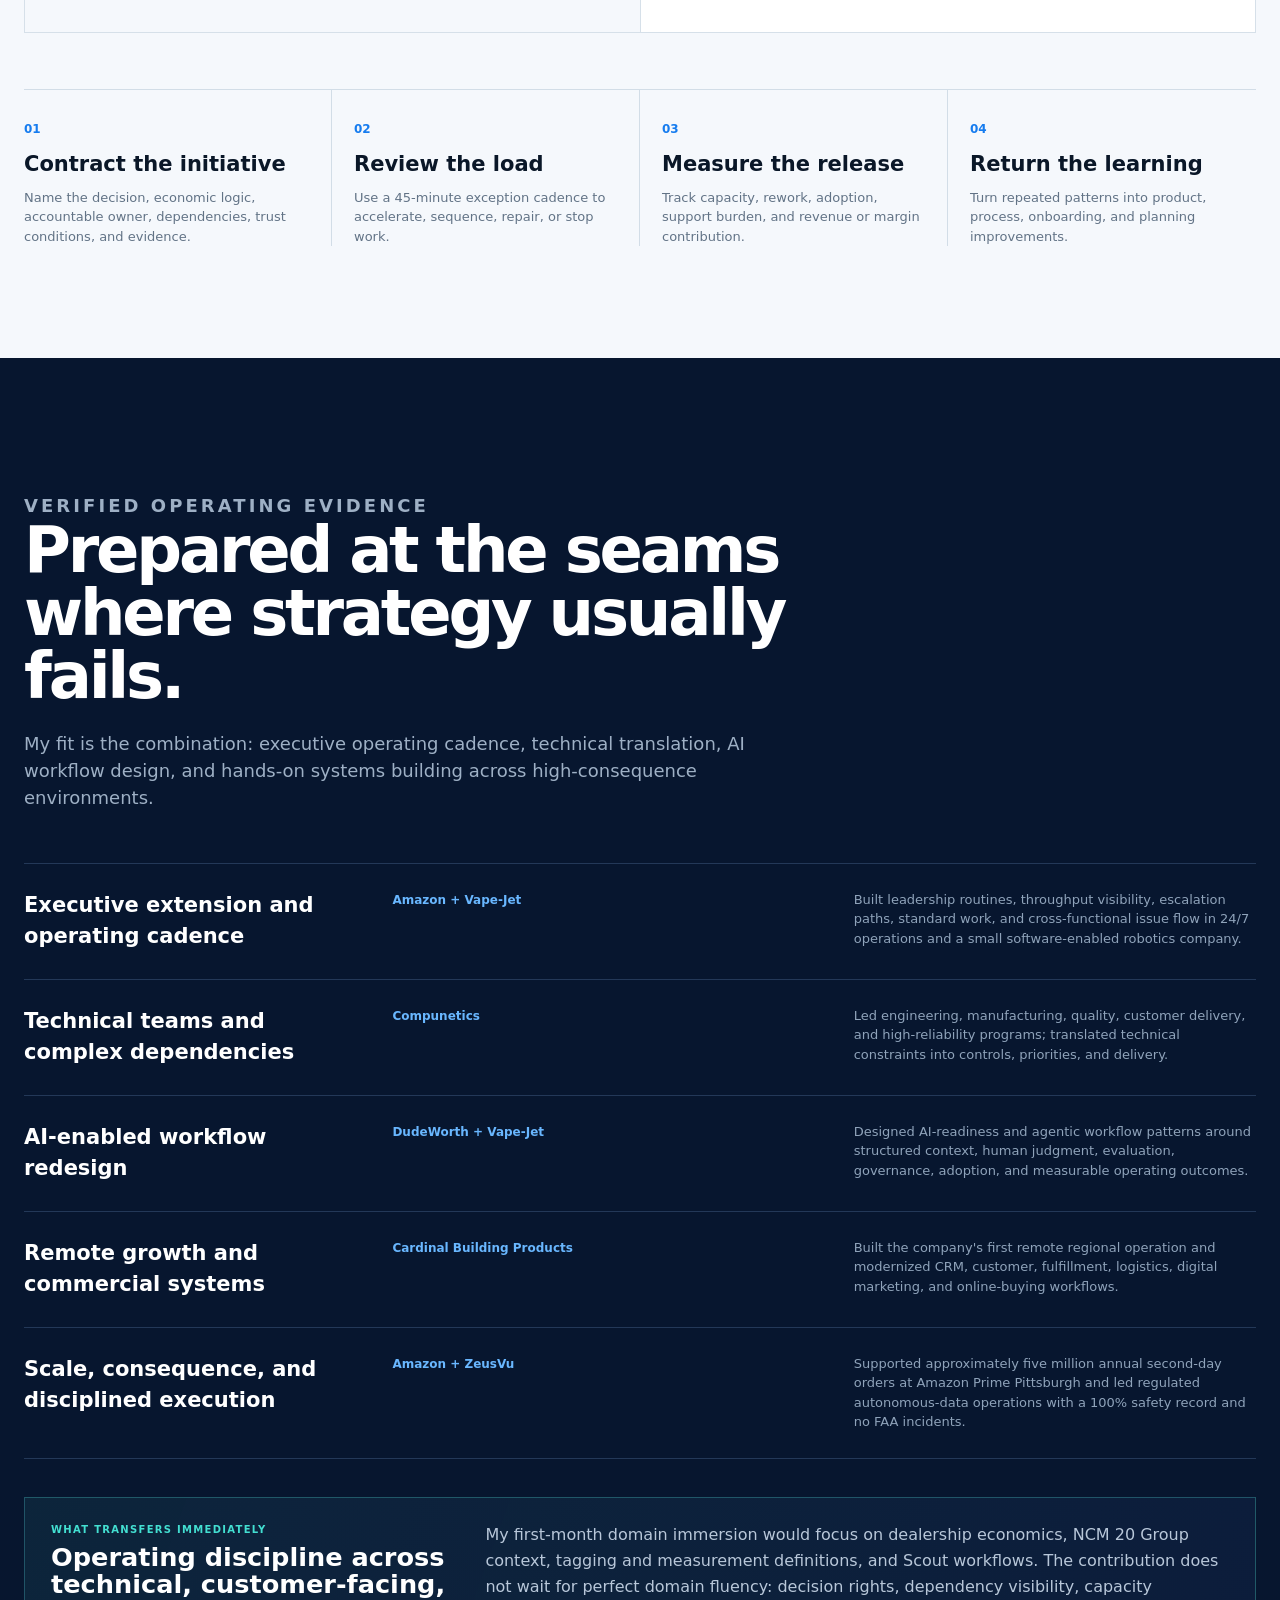
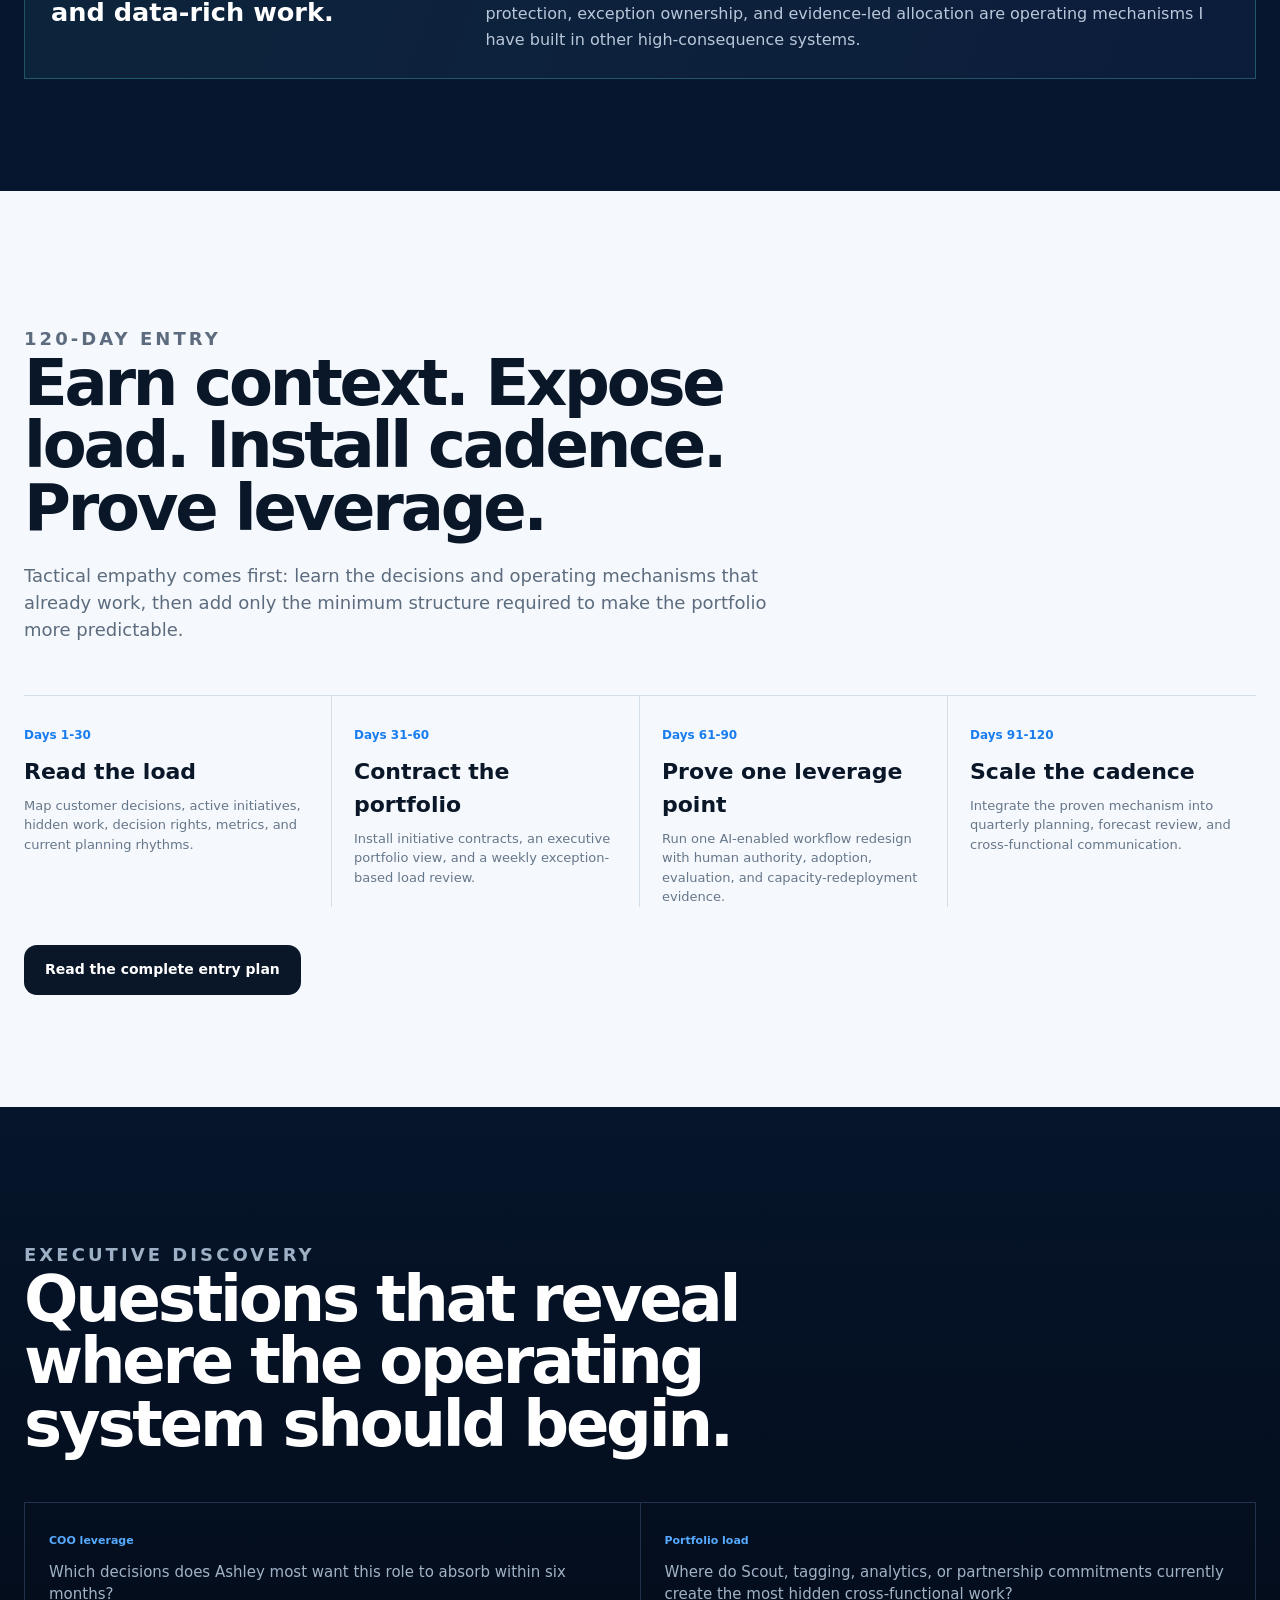
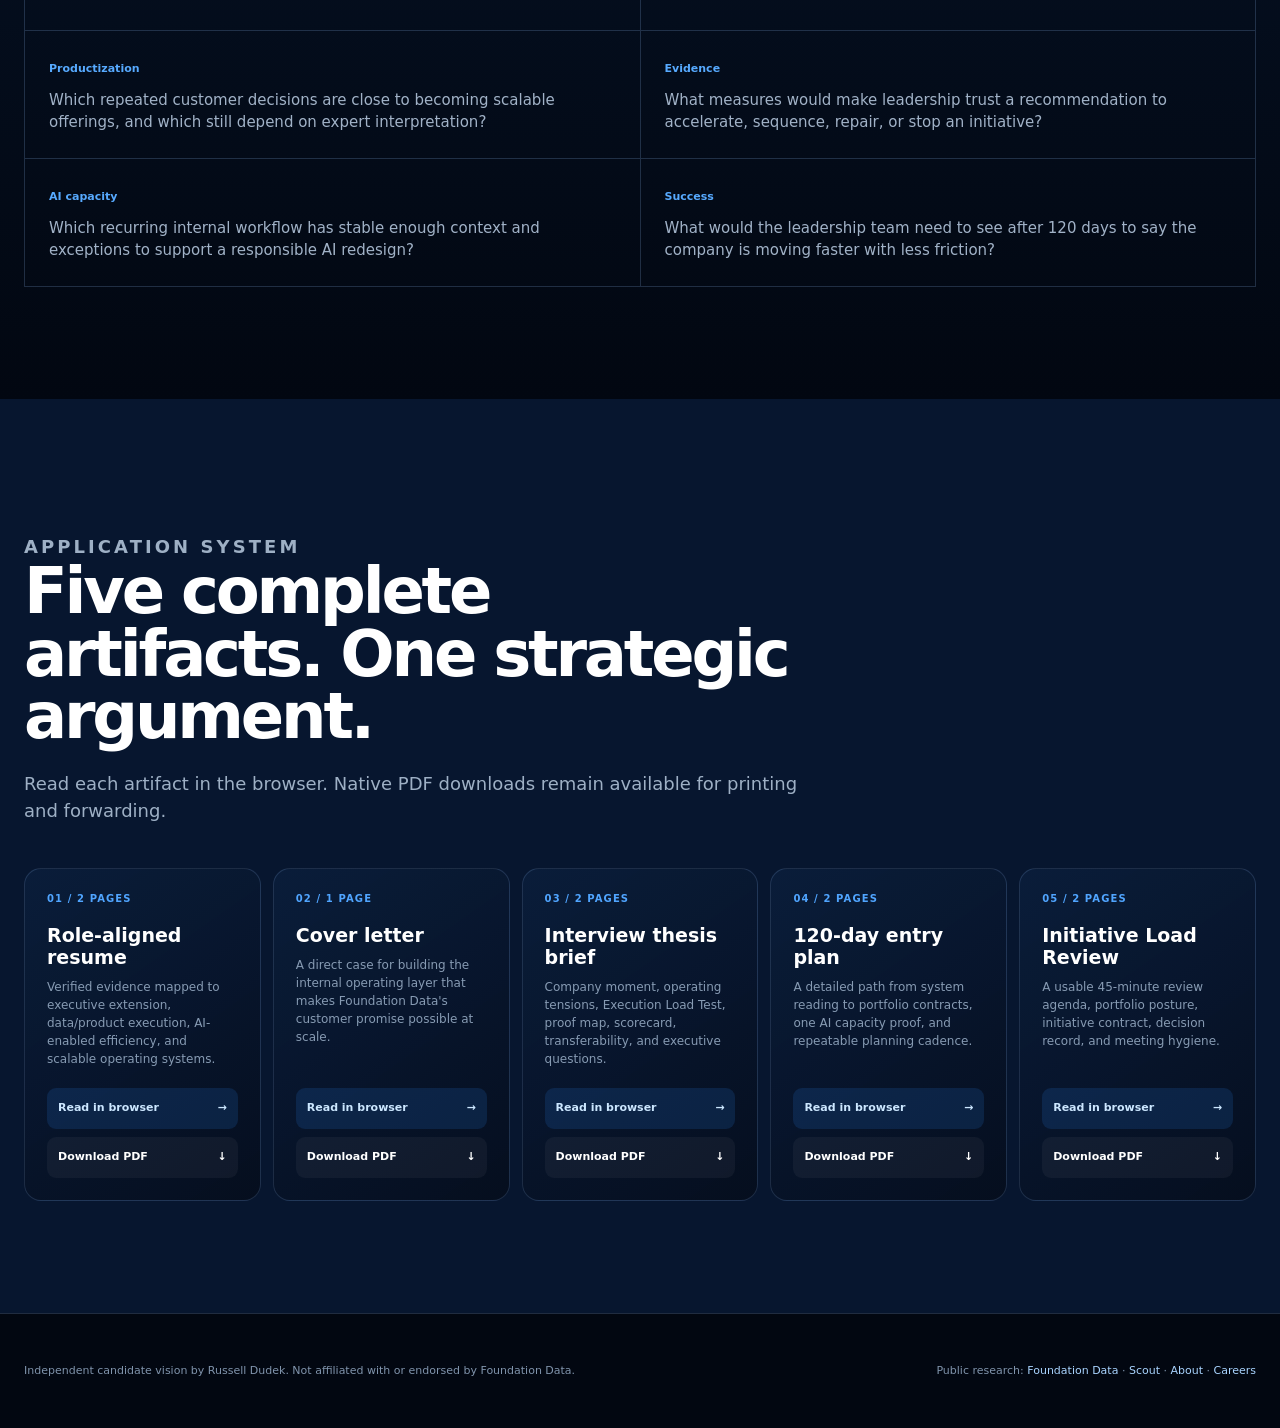
==== commit f1667ef7: "Publish complete Foundation Data candidate campaign" ====
--- a/index.html
+++ b/index.html
@@ -1,21 +1,19 @@
-<!DOCTYPE html>
-
+<!doctype html>
 <html lang="en">
 <head>
-<meta charset="utf-8"/>
-<meta content="width=device-width,initial-scale=1,viewport-fit=cover" name="viewport"/>
-<meta content="#030812" name="theme-color"/>
-<title>Foundation Data Director of Operations | Russell Dudek</title>
-<meta content="An independent candidate vision for making Foundation Data strategy load-bearing across Scout AI, data, analytics, marketing, and revenue-prioritized execution." name="description"/>
-<link href="site.css" rel="stylesheet"/></head>
-<body>
-<a class="skip" href="#main">Skip to content</a>
-<header class="nav"><div class="navin"><a class="brand" href="#top"><img alt="Foundation Data" src="assets/brand/foundation-data-logo-white-trimmed.webp"/><span>Candidate vision<br/>by Russell Dudek</span></a><nav class="links"><a href="#mandate">Mandate</a><a href="#loadframe">Loadframe</a><a href="#entry">120 days</a><a href="#documents">Documents</a></nav><a class="contact" href="mailto:russelldudek@gmail.com?subject=Foundation%20Data%20Director%20of%20Operations">Let’s connect</a><button aria-controls="mobile" aria-expanded="false" class="menu">☰</button></div><nav class="mobile" id="mobile"><a href="#mandate">Mandate</a><a href="#loadframe">Loadframe</a><a href="#entry">120 days</a><a href="#documents">Documents</a></nav></header>
-<main id="main"><section class="hero" id="top"><div class="shell heroGrid"><div class="reveal"><p class="eyebrow">Director of Operations</p><h1>Make strategy<span>load-bearing.</span></h1><p class="lede">Foundation Data is building the intelligence layer for automotive retail. This role makes the operating model as clear, trusted, and action-oriented as the product promise.</p><div class="actions"><a class="primary" href="#loadframe">Explore the operating system</a><a class="textlink" href="120-day-plan.html">Read the 120-day plan →</a></div><div class="principles"><div><b>Strategic alignment</b><small>One visible portfolio of outcomes and decisions.</small></div><div><b>AI-enabled capacity</b><small>Automation tied to throughput and margin.</small></div><div><b>Revenue discipline</b><small>Resources follow scalable economic value.</small></div></div></div>
-<section aria-labelledby="stageTitle" class="stage reveal"><div class="stageHead"><div><p class="eyebrow">Scout decision path</p><h2 id="stageTitle">One signal. One treatment. One outcome.</h2></div><button class="replay">Replay path</button></div><p class="hint">Choose one operating signal. The center treatment and outcome update together.</p><div class="flow"><div class="signals"><button aria-pressed="true" class="signal" data-key="data"><span class="num">01</span><span><b>Data + tagging</b><small>Normalize and enrich</small></span></button><button aria-pressed="false" class="signal" data-key="analytics"><span class="num">02</span><span><b>Analytics</b><small>Benchmark and reveal</small></span></button><button aria-pressed="false" class="signal" data-key="marketing"><span class="num">03</span><span><b>Marketing</b><small>Position and reach</small></span></button><button aria-pressed="false" class="signal" data-key="partners"><span class="num">04</span><span><b>Partnerships</b><small>Commitments and context</small></span></button></div><div class="bridge"><i></i></div><div aria-live="polite" class="processor"><div class="ring"><div class="core"><strong>Scout</strong><small>Performance agent</small></div></div><label>Current treatment</label><h3 id="processTitle">Standardize the signal</h3><p id="processCopy">Resolve coverage, confidence, exceptions, and ownership before the data enters a customer-facing decision.</p></div><div class="bridge out"><i></i></div><article aria-live="polite" class="outcome"><span>Operating result</span><h3 id="resultTitle">Trusted input</h3><p id="resultCopy">Leadership can distinguish a data-quality constraint from a product-priority constraint.</p><dl><div><dt>Decision</dt><dd id="resultDecision">Repair the bottleneck before accelerating downstream work.</dd></div><div><dt>Evidence</dt><dd id="resultEvidence">Coverage, exception aging, first-pass completeness, and accountable owner.</dd></div></dl></article></div><div class="stageFoot"><span>Illustrative candidate model</span><span>One selected control. One complete causal path.</span></div><div class="scale"><div><b>20+</b><small>Groups benchmarked</small></div><div><b>100M+</b><small>Vehicles standardized</small></div><div><b>1B+</b><small>Daily data points</small></div><div><b>1 vision</b><small>Simplify complexity</small></div></div></section></div></section>
-<section class="section light" id="mandate"><div class="shell two"><div class="reveal"><p class="eyebrow">The real mandate</p><h2>Build the operating layer between executive intent and technical capacity.</h2><p>The title says operations. The work is executive extension: keep Scout, tagging, analytics, data, marketing, and partnerships aligned to customer decisions, economics, ownership, and the next explicit choice.</p></div><div class="mandate reveal"><article><i>1</i><div><b>Extend the COO</b><small>Translate strategy into portfolio contracts, decision rights, and a cadence leadership can trust.</small></div></article><article><i>2</i><div><b>Protect scarce capacity</b><small>Keep technical teams focused on repeatable customer and revenue value.</small></div></article><article><i>3</i><div><b>Make AI economic</b><small>Measure released capacity, adoption, trust, throughput, and gross-profit contribution.</small></div></article><article><i>4</i><div><b>Surface risk early</b><small>Turn dependencies and blockers into decisions before they become surprises.</small></div></article></div></div></section>
-<section class="section dark" id="loadframe"><div class="shell loadGrid"><div class="reveal"><p class="eyebrow">The Strategy Loadframe</p><h2>Every initiative must earn the load it places on the company.</h2><p style="color:#a8b7c9">Select an initiative. The decision contract, economics, owner, dependency, evidence, and disposition update as one state.</p><div class="tabs"><button aria-selected="true" class="tab" data-s="scout">Scout</button><button aria-selected="false" class="tab" data-s="tagging">Tagging</button><button aria-selected="false" class="tab" data-s="analytics">Analytics</button><button aria-selected="false" class="tab" data-s="internal">Internal AI</button></div><button class="reset">Reset to Scout baseline</button></div><article aria-live="polite" class="contract reveal"><div class="contractHead"><div><small>Initiative contract</small><h3 id="scenarioTitle">Scout acceleration</h3></div><span class="disposition" id="scenarioDisposition">Sequence for scale</span></div><dl><div><dt>Customer decision</dt><dd id="decision">Which workflow and customer segment earns the next product increment?</dd></div><div><dt>Economics</dt><dd id="economics">Capacity released, retention support, repeatable delivery, and product margin.</dd></div><div><dt>Accountable owner</dt><dd id="owner">Product + Data + Client Strategy, with one accountable initiative owner.</dd></div><div><dt>Dependency</dt><dd id="dependency">Standardized data confidence and a bounded release/evaluation path.</dd></div><div style="grid-column:1/-1"><dt>Leading evidence</dt><dd id="evidence">Adoption, time-to-priority, recommendation usefulness, exception rate, and support load.</dd></div></dl><div class="meters"><div class="meter"><span>Revenue load</span><div class="track"><div class="fill" data-m="0" style="--w:92%"></div></div><output data-v="0">92</output></div><div class="meter"><span>Scale load</span><div class="track"><div class="fill" data-m="1" style="--w:76%"></div></div><output data-v="1">76</output></div><div class="meter"><span>Trust load</span><div class="track"><div class="fill" data-m="2" style="--w:88%"></div></div><output data-v="2">88</output></div></div></article></div></section>
-<section class="section light" id="entry"><div class="shell"><div class="reveal"><p class="eyebrow">120-day entry</p><h2>Earn context. Expose load. Install cadence.</h2><p>The first four months use tactical empathy before prescription—learn the system, contract the portfolio, prove one leverage point, then scale the rhythm.</p></div><div class="timeline reveal"><article><em>Days 1–30</em><h3>Read the load</h3><p>Map customer decisions, active initiatives, hidden work, decision rights, dependencies, and existing cadence.</p></article><article><em>Days 31–60</em><h3>Install the minimum system</h3><p>Create initiative contracts, a weekly load review, and an executive portfolio view.</p></article><article><em>Days 61–90</em><h3>Prove one leverage point</h3><p>Release measurable capacity through one AI or automation pilot with adoption and trust controls.</p></article><article><em>Days 91–120</em><h3>Scale the cadence</h3><p>Institutionalize quarterly planning and a decision-ready operating review.</p></article></div></div></section>
-<section class="section docs" id="documents"><div class="shell"><div class="reveal"><p class="eyebrow">Application system</p><h2>Five complete artifacts. One strategic story.</h2><p style="color:#91a4bb">Read each complete artifact in the browser. Download the print-ready PDF only when needed.</p></div><div class="docGrid reveal"><article class="doc"><span>01 · 2 pages</span><h3>Role-aligned resume</h3><p>Verified evidence reframed for executive extension, technical capacity, and AI-enabled operations.</p><div class="docActions"><a href="resume.html">Read online <b>→</b></a><a download="Russell-Dudek-Foundation-Data-Resume.pdf" href="docs/Russell-Dudek-Foundation-Data-Resume.pdf">Download PDF <b>↓</b></a></div></article><article class="doc"><span>02 · 1 page</span><h3>Cover letter</h3><p>A direct argument for a load-bearing operating system—not another reporting layer.</p><div class="docActions"><a href="cover-letter.html">Read online <b>→</b></a><a download="Russell-Dudek-Foundation-Data-Cover-Letter.pdf" href="docs/Russell-Dudek-Foundation-Data-Cover-Letter.pdf">Download PDF <b>↓</b></a></div></article><article class="doc"><span>03 · 4 pages</span><h3>Interview thesis brief</h3><p>The real mandate, tensions, operating model, objection, and executive questions.</p><div class="docActions"><a href="interview-brief.html">Read online <b>→</b></a><a download="Russell-Dudek-Foundation-Data-Interview-Thesis-Brief.pdf" href="docs/Russell-Dudek-Foundation-Data-Interview-Thesis-Brief.pdf">Download PDF <b>↓</b></a></div></article><article class="doc"><span>04 · 3 pages</span><h3>120-day entry plan</h3><p>A staged path from tactical empathy and system reading to cadence and repeatable scale.</p><div class="docActions"><a href="120-day-plan.html">Read online <b>→</b></a><a download="Russell-Dudek-Foundation-Data-120-Day-Plan.pdf" href="docs/Russell-Dudek-Foundation-Data-120-Day-Plan.pdf">Download PDF <b>↓</b></a></div></article><article class="doc"><span>05 · 2 pages</span><h3>Operating Review</h3><p>A decision-ready meeting mechanism for initiatives, evidence, and executive choices.</p><div class="docActions"><a href="operating-review.html">Read online <b>→</b></a><a download="Russell-Dudek-Foundation-Data-Operating-Review.pdf" href="docs/Russell-Dudek-Foundation-Data-Operating-Review.pdf">Download PDF <b>↓</b></a></div></article></div></div></section></main>
-<footer><div class="shell foot"><span>Russell Dudek · Independent candidate vision</span><p>Not produced by or endorsed by Foundation Data.</p></div></footer>
-<script src="app.js"></script></body></html>
+  <meta charset="utf-8">
+  <meta name="viewport" content="width=device-width,initial-scale=1,viewport-fit=cover">
+  <meta name="theme-color" content="#020711">
+  <title>Foundation Data Director of Operations | Russell Dudek</title>
+  <meta name="description" content="Independent candidate vision for Foundation Data's Director of Operations role: a load-bearing operating system for Scout, tagging, analytics, marketing, and AI-enabled capacity.">
+  <link rel="stylesheet" href="site-1.css">
+  <link rel="stylesheet" href="site-2.css">
+  <link rel="stylesheet" href="site-3.css">
+  <script defer src="home-part1.js"></script>
+  <script defer src="home-part2.js"></script>
+  <script defer src="home-part3.js"></script>
+  <script defer src="home-render.js"></script>
+  <script defer src="app.js"></script>
+</head>
+<body><noscript>This candidate vision requires JavaScript to assemble the complete page.</noscript></body>
+</html>
--- a/site-1.css
+++ b/site-1.css
@@ -0,0 +1,78 @@
+:root {
+  --fd-navy: #07162f;
+  --fd-navy-2: #0b2344;
+  --fd-ink: #0a1728;
+  --fd-blue: #2f8cff;
+  --fd-sky: #62b7ff;
+  --fd-cyan: #43dfd1;
+  --fd-violet: #7867ff;
+  --fd-paper: #f5f8fc;
+  --fd-white: #ffffff;
+  --fd-muted: #91a4bb;
+  --fd-line: rgba(137, 179, 230, .22);
+  --fd-dark-line: rgba(18, 51, 83, .12);
+  --campaign-accent: #43dfd1;
+  --max: 1240px;
+  --radius: 24px;
+}
+* { box-sizing: border-box; }
+html { scroll-behavior: smooth; scroll-padding-top: 96px; }
+body { margin: 0; overflow-x: hidden; color: var(--fd-white); background: #020711; font-family: "Aptos", "Avenir Next", "Segoe UI", system-ui, sans-serif; line-height: 1.5; }
+a { color: inherit; text-decoration: none; }
+button { font: inherit; }
+img { max-width: 100%; }
+.sr-only { position: absolute; width: 1px; height: 1px; padding: 0; margin: -1px; overflow: hidden; clip: rect(0,0,0,0); white-space: nowrap; border: 0; }
+.skip { position: fixed; top: -80px; left: 16px; z-index: 200; background: white; color: #111; padding: 10px 14px; border-radius: 10px; }
+.skip:focus { top: 16px; }
+.shell { width: min(var(--max), calc(100% - 48px)); margin: 0 auto; }
+.nav { position: fixed; inset: 0 0 auto; z-index: 100; background: linear-gradient(180deg, rgba(2,7,17,.97), rgba(2,7,17,.82), rgba(2,7,17,0)); backdrop-filter: blur(16px); }
+.nav__inner { min-height: 86px; display: flex; align-items: center; gap: 24px; }
+.brand { display: flex; align-items: center; gap: 16px; min-width: 0; }
+.brand img { display: block; width: 164px; height: 42px; object-fit: contain; object-position: left center; }
+.brand__qualifier { padding-left: 16px; border-left: 1px solid var(--fd-line); color: #b7c7d9; font-size: 10px; line-height: 1.35; letter-spacing: .13em; text-transform: uppercase; }
+.nav__links { margin-left: auto; display: flex; align-items: center; gap: 24px; color: #bdcad9; font-size: 13px; font-weight: 700; }
+.nav__links a:hover, .nav__links a:focus-visible { color: white; }
+.nav__cta { padding: 11px 17px; border: 1px solid rgba(255,255,255,.5); border-radius: 12px; font-size: 13px; font-weight: 800; transition: .2s ease; }
+.nav__cta:hover, .nav__cta:focus-visible { background: white; color: var(--fd-ink); transform: translateY(-1px); }
+.menu { display: none; margin-left: auto; width: 44px; height: 44px; border-radius: 12px; border: 1px solid var(--fd-line); background: rgba(255,255,255,.05); color: white; }
+.mobile-nav { display: none; width: calc(100% - 28px); margin: 0 auto 14px; padding: 10px; border: 1px solid var(--fd-line); background: #07172e; border-radius: 14px; }
+.mobile-nav.is-open { display: block; }
+.mobile-nav a { display: block; padding: 11px; border-radius: 9px; }
+.mobile-nav a:hover { background: rgba(255,255,255,.06); }
+.hero { position: relative; min-height: 860px; padding: 150px 0 92px; display: grid; align-items: center; isolation: isolate; background: radial-gradient(circle at 74% 27%, rgba(47,140,255,.22), transparent 28%), radial-gradient(circle at 86% 78%, rgba(120,103,255,.14), transparent 24%), linear-gradient(180deg, #030813, #020711); }
+.hero::after { content: ""; position: absolute; inset: auto 0 0; z-index: -1; height: 180px; background: linear-gradient(180deg, transparent, rgba(67,223,209,.035)), repeating-linear-gradient(90deg, transparent 0 79px, rgba(88,144,210,.055) 80px); mask-image: linear-gradient(180deg, transparent, #000 52%); }
+.hero__grid { display: grid; grid-template-columns: .92fr 1.08fr; gap: 70px; align-items: center; }
+.hero__copy { max-width: 650px; }
+.hero__lockup { display: flex; align-items: center; gap: 14px; margin-bottom: 28px; color: #a9b8ca; font-size: 11px; letter-spacing: .11em; text-transform: uppercase; }
+.hero__lockup::before { content: ""; width: 44px; height: 1px; background: linear-gradient(90deg, var(--fd-blue), var(--fd-cyan)); }
+.hero h1 { margin: 0; max-width: 720px; font-size: clamp(64px, 7.4vw, 112px); line-height: .9; letter-spacing: -.068em; font-weight: 860; }
+.hero h1 span { display: block; background: linear-gradient(90deg, #fff 2%, #a8d7ff 50%, #b0a1ff); -webkit-background-clip: text; background-clip: text; color: transparent; }
+.hero__lede { max-width: 610px; margin: 30px 0 0; color: #c3cfdd; font-size: 19px; line-height: 1.55; }
+.hero__actions { display: flex; align-items: center; gap: 20px; margin-top: 34px; }
+.button { display: inline-flex; align-items: center; justify-content: center; min-height: 50px; padding: 0 21px; border-radius: 13px; font-weight: 850; font-size: 14px; transition: .2s ease; }
+.button--primary { background: linear-gradient(135deg, #247efe, #6859ff); box-shadow: 0 18px 54px rgba(42,101,255,.28); }
+.button--primary:hover, .button--primary:focus-visible { transform: translateY(-2px); box-shadow: 0 24px 64px rgba(42,101,255,.38); }
+.button--ink { background: var(--fd-ink); color: white; }
+.text-link { color: #9dd1ff; font-size: 14px; font-weight: 800; }
+.hero__proof { display: grid; grid-template-columns: repeat(3, 1fr); gap: 16px; margin-top: 48px; }
+.hero__proof div { padding-top: 15px; border-top: 1px solid var(--fd-line); }
+.hero__proof strong { display: block; font-size: 12px; }
+.hero__proof span { display: block; margin-top: 5px; color: #8195ad; font-size: 11px; line-height: 1.45; }
+.loadframe-hero { position: relative; min-height: 580px; display: grid; place-items: center; }
+.loadframe-hero__halo { position: absolute; width: 470px; height: 470px; border-radius: 50%; border: 1px solid rgba(86,154,235,.18); box-shadow: 0 0 90px rgba(47,140,255,.12), inset 0 0 90px rgba(47,140,255,.06); }
+.hero-frame { width: min(100%, 600px); filter: drop-shadow(0 30px 55px rgba(0,0,0,.35)); }
+.hero-frame .frame-member { stroke: url(#frameGrad); stroke-width: 6; stroke-linecap: round; fill: none; opacity: .78; }
+.hero-frame .brace { stroke: rgba(115,177,235,.36); stroke-width: 2; fill: none; }
+.hero-frame .load { stroke: #43dfd1; stroke-width: 5; stroke-linecap: round; stroke-dasharray: 260; stroke-dashoffset: 260; filter: drop-shadow(0 0 8px rgba(67,223,209,.72)); }
+.hero-frame .node { fill: #071b37; stroke: rgba(107,173,240,.55); stroke-width: 2; }
+.hero-frame .node--active { stroke: #43dfd1; }
+.hero-frame text { fill: #c7d4e3; font-family: "Aptos", "Segoe UI", sans-serif; font-size: 14px; font-weight: 700; }
+.hero-frame .small { fill: #7690ac; font-size: 11px; font-weight: 600; letter-spacing: .08em; text-transform: uppercase; }
+.hero-frame .load-label { fill: #67e7da; font-size: 12px; letter-spacing: .1em; text-transform: uppercase; }
+.is-animated .hero-frame .load { animation: loadSweep 1.35s cubic-bezier(.22,.8,.2,1) .35s forwards; }
+.section { position: relative; padding: 112px 0; }
+.section--paper { background: var(--fd-paper); color: var(--fd-ink); }
+.section--dark { background: linear-gradient(180deg, #06152b, #020711); }
+.section--navy { background: #07162f; }
+.section__intro { max-width: 780px; }
+.section__intro h2, .section h2 { margin: 0; font-size: clamp(40px, 5vw, 72px); line-height: .98; letter-spacing: -.05em; }
--- a/site-2.css
+++ b/site-2.css
@@ -0,0 +1,69 @@
+.section__intro p { margin: 22px 0 0; color: #5c6c7e; font-size: 18px; }
+.section--dark .section__intro p, .section--navy .section__intro p { color: #9eb0c5; }
+.kicker { margin: 0 0 15px; color: #2585f5; font-size: 11px; font-weight: 900; letter-spacing: .17em; text-transform: uppercase; }
+.section--dark .kicker, .section--navy .kicker { color: #56aaff; }
+.moment { display: grid; grid-template-columns: .9fr 1.1fr; gap: 76px; align-items: start; }
+.moment__statement { position: sticky; top: 120px; }
+.moment__statement blockquote { margin: 28px 0 0; padding: 24px 0 0; border-top: 1px solid #cfd9e4; font-size: 26px; line-height: 1.25; letter-spacing: -.03em; }
+.moment__statement cite { display: block; margin-top: 12px; color: #6b7c8f; font-size: 12px; font-style: normal; }
+.moment__flow { border-top: 1px solid #d3dde7; }
+.moment__flow article { display: grid; grid-template-columns: 72px 1fr; gap: 22px; padding: 26px 0; border-bottom: 1px solid #d3dde7; }
+.moment__flow b { width: 50px; height: 50px; display: grid; place-items: center; border-radius: 50%; background: #e6f1ff; color: #177af0; }
+.moment__flow h3 { margin: 0; font-size: 24px; }
+.moment__flow p { margin: 7px 0 0; color: #627386; }
+.tension-band { margin-top: 58px; display: grid; grid-template-columns: repeat(4, 1fr); border-top: 1px solid rgba(129,178,232,.2); border-bottom: 1px solid rgba(129,178,232,.2); }
+.tension-band article { padding: 30px 24px; border-right: 1px solid rgba(129,178,232,.2); }
+.tension-band article:first-child { padding-left: 0; }
+.tension-band article:last-child { border-right: 0; }
+.tension-band span { color: #55a8ff; font-size: 11px; font-weight: 900; letter-spacing: .13em; text-transform: uppercase; }
+.tension-band h3 { margin: 13px 0 10px; font-size: 21px; }
+.tension-band p { margin: 0; color: #8ea2ba; font-size: 13px; }
+.load-test { display: grid; grid-template-columns: .72fr 1.28fr; gap: 58px; align-items: start; }
+.load-test__intro { position: sticky; top: 118px; }
+.load-test__intro p { color: #9db0c6; }
+.scenario-tabs { display: grid; grid-template-columns: repeat(2, 1fr); gap: 9px; margin-top: 28px; }
+.scenario-tabs button { padding: 12px 13px; border: 1px solid var(--fd-line); border-radius: 11px; background: rgba(255,255,255,.035); color: #a9bbcf; font-size: 12px; font-weight: 820; cursor: pointer; transition: .2s ease; }
+.scenario-tabs button[aria-pressed="true"] { background: rgba(47,140,255,.18); border-color: #3c9bff; color: white; box-shadow: 0 14px 32px rgba(23,92,180,.18); }
+.scenario-tabs button:hover, .scenario-tabs button:focus-visible { border-color: #3c9bff; color: white; }
+.reset { margin-top: 13px; border: 0; padding: 0; background: transparent; color: #8aa2bd; text-decoration: underline; text-underline-offset: 4px; cursor: pointer; }
+.load-test__label { margin-top: 26px; padding: 13px 14px; border: 1px solid rgba(67,223,209,.19); border-radius: 12px; color: #9fded8; background: rgba(67,223,209,.055); font-size: 11px; }
+.loadframe { position: relative; padding: 30px; border: 1px solid rgba(134,179,232,.2); border-radius: 26px; background: linear-gradient(145deg, rgba(10,29,59,.92), rgba(4,13,29,.94)); box-shadow: 0 36px 100px rgba(0,0,0,.34); overflow: hidden; }
+.loadframe::before { content: ""; position: absolute; inset: -50%; background: conic-gradient(from 80deg, transparent, rgba(47,140,255,.07), transparent 28%, rgba(120,103,255,.07), transparent 55%); pointer-events: none; }
+.loadframe > * { position: relative; }
+.loadframe__top { display: flex; justify-content: space-between; gap: 22px; align-items: flex-start; padding-bottom: 22px; border-bottom: 1px solid var(--fd-line); }
+.loadframe__top span { color: #7e96b1; font-size: 10px; font-weight: 900; letter-spacing: .14em; text-transform: uppercase; }
+.loadframe__top h3 { margin: 5px 0 0; font-size: 32px; line-height: 1.05; }
+.posture { flex: 0 0 auto; padding: 8px 12px; border-radius: 999px; background: rgba(67,223,209,.09); color: #61e6d9; font-size: 11px; font-weight: 900; }
+.frame-visual { margin: 28px 0 24px; }
+.frame-visual svg { width: 100%; height: auto; display: block; }
+.frame-visual .member { stroke: rgba(95,154,222,.45); stroke-width: 5; stroke-linecap: round; fill: none; transition: .35s ease; }
+.frame-visual .member.is-strong { stroke: #43dfd1; filter: drop-shadow(0 0 9px rgba(67,223,209,.45)); }
+.frame-visual .member.is-watch { stroke: #6ea7ff; }
+.frame-visual .member.is-constrained { stroke: #7867ff; stroke-dasharray: 8 7; }
+.frame-visual .load-line { stroke: #43dfd1; stroke-width: 4; stroke-dasharray: 430; stroke-dashoffset: 430; fill: none; filter: drop-shadow(0 0 8px rgba(67,223,209,.55)); }
+.loadframe.is-running .frame-visual .load-line { animation: loadSweep 1.2s cubic-bezier(.22,.8,.2,1) forwards; }
+.frame-visual .joint { fill: #071a34; stroke: rgba(112,177,241,.55); stroke-width: 2; }
+.frame-visual text { fill: #bfd0e2; font-size: 12px; font-weight: 800; }
+.frame-visual .sub { fill: #738ba6; font-size: 10px; font-weight: 650; }
+.frame-visual .load-note { fill: #67e7db; font-size: 10px; font-weight: 850; letter-spacing: .1em; text-transform: uppercase; }
+.loadframe__grid { display: grid; grid-template-columns: repeat(2, 1fr); gap: 1px; background: rgba(130,175,227,.13); }
+.loadframe__grid div { padding: 17px; background: #071a34; }
+.loadframe__grid div:last-child { grid-column: 1 / -1; }
+.loadframe__grid dt { color: #7087a1; font-size: 9px; font-weight: 900; letter-spacing: .12em; text-transform: uppercase; }
+.loadframe__grid dd { margin: 6px 0 0; color: #d5e2ef; font-size: 12px; }
+.loadframe__decision { display: grid; grid-template-columns: 1fr auto; gap: 20px; align-items: center; margin-top: 18px; padding: 16px 18px; border: 1px solid rgba(67,223,209,.19); border-radius: 15px; background: rgba(67,223,209,.055); }
+.loadframe__decision span { color: #7e9ab6; font-size: 9px; font-weight: 900; letter-spacing: .13em; text-transform: uppercase; }
+.loadframe__decision strong { display: block; margin-top: 5px; font-size: 18px; }
+.loadframe__decision button { border: 1px solid rgba(255,255,255,.18); border-radius: 10px; padding: 9px 11px; background: rgba(255,255,255,.04); color: white; font-size: 11px; font-weight: 800; cursor: pointer; }
+.cost-grid { display: grid; grid-template-columns: 1fr 1fr; gap: 0; margin-top: 56px; border: 1px solid #d6e0e9; }
+.cost-grid article { padding: 32px; }
+.cost-grid article + article { border-left: 1px solid #d6e0e9; background: white; }
+.cost-grid h3 { margin: 0 0 15px; font-size: 27px; }
+.cost-grid ul { margin: 0; padding-left: 18px; color: #657689; }
+.cost-grid li { margin: 8px 0; }
+.mechanism { margin-top: 56px; display: grid; grid-template-columns: repeat(4, 1fr); border-top: 1px solid #d2dde7; }
+.mechanism article { padding: 26px 22px 0 0; border-right: 1px solid #d2dde7; }
+.mechanism article:not(:first-child) { padding-left: 22px; }
+.mechanism article:last-child { border-right: 0; }
+.mechanism b { color: #167cef; font-size: 12px; }
+.mechanism h3 { margin: 9px 0 7px; font-size: 21px; }
--- a/site-3.css
+++ b/site-3.css
@@ -0,0 +1,101 @@
+.mechanism p { margin: 0; color: #627386; font-size: 13px; }
+.evidence-list { margin-top: 52px; border-top: 1px solid var(--fd-line); }
+.evidence-list article { display: grid; grid-template-columns: 1.1fr 1.4fr 1.3fr; gap: 28px; padding: 26px 0; border-bottom: 1px solid var(--fd-line); }
+.evidence-list h3 { margin: 0; font-size: 21px; }
+.evidence-list p { margin: 0; color: #8fa3ba; font-size: 13px; }
+.evidence-list strong { color: #69b7ff; font-size: 12px; }
+.transferability { margin-top: 38px; padding: 24px 26px; border: 1px solid rgba(85,224,216,.28); background: linear-gradient(110deg,rgba(85,224,216,.075),rgba(80,126,255,.06)); display: grid; grid-template-columns: minmax(210px,.7fr) minmax(0,1.3fr); gap: 34px; align-items: start; }
+.transferability span { display: block; color: var(--fd-cyan); font-size: 10px; font-weight: 900; letter-spacing: .13em; text-transform: uppercase; }
+.transferability h3 { font-size: clamp(22px,2vw,31px); line-height: 1.08; margin: 7px 0 0; }
+.transferability p { margin: 0; color: #b8c7d9; line-height: 1.65; }
+.timeline { margin-top: 52px; display: grid; grid-template-columns: repeat(4, 1fr); border-top: 1px solid #d4dee8; }
+.timeline article { padding: 26px 22px 0 0; border-right: 1px solid #d4dee8; }
+.timeline article:not(:first-child) { padding-left: 22px; }
+.timeline article:last-child { border-right: 0; }
+.timeline span { color: #197df0; font-size: 12px; font-weight: 900; }
+.timeline h3 { margin: 9px 0 8px; font-size: 22px; }
+.timeline p { margin: 0; color: #66778a; font-size: 13px; }
+.questions { margin-top: 46px; display: grid; grid-template-columns: repeat(2, 1fr); gap: 0; border-top: 1px solid var(--fd-line); border-left: 1px solid var(--fd-line); }
+.questions article { padding: 24px; border-right: 1px solid var(--fd-line); border-bottom: 1px solid var(--fd-line); }
+.questions b { color: #57aaff; font-size: 11px; }
+.questions p { margin: 10px 0 0; color: #a1b2c7; font-size: 15px; }
+.documents { margin-top: 44px; display: grid; grid-template-columns: repeat(5, 1fr); gap: 12px; }
+.document-card { min-height: 280px; display: flex; flex-direction: column; padding: 22px; border: 1px solid rgba(137,179,230,.18); border-radius: 17px; background: linear-gradient(145deg, rgba(11,31,61,.8), rgba(5,13,28,.86)); transition: .24s ease; }
+.document-card:hover { transform: translateY(-5px); border-color: #388fff; box-shadow: 0 26px 60px rgba(0,0,0,.28); }
+.document-card span { color: #50a5ff; font-size: 10px; font-weight: 900; letter-spacing: .11em; text-transform: uppercase; }
+.document-card h3 { margin: 19px 0 9px; font-size: 19px; line-height: 1.15; }
+.document-card p { margin: 0; color: #879bb3; font-size: 12px; }
+.document-card__actions { margin-top: auto; padding-top: 20px; display: grid; gap: 8px; }
+.document-card__actions a { display: flex; align-items: center; justify-content: space-between; min-height: 41px; padding: 9px 11px; border-radius: 9px; background: rgba(255,255,255,.045); font-size: 11px; font-weight: 820; }
+.document-card__actions a:first-child { background: rgba(47,140,255,.14); color: #cce7ff; }
+.document-card__actions a:hover, .document-card__actions a:focus-visible { background: rgba(47,140,255,.24); }
+.footer { padding: 38px 0; border-top: 1px solid var(--fd-line); color: #8094ac; font-size: 11px; }
+.footer__grid { display: flex; justify-content: space-between; gap: 32px; }
+.footer a { color: #a9d4ff; }
+.reveal { opacity: 0; transform: translateY(22px); transition: opacity .7s ease, transform .7s ease; }
+.reveal.is-visible { opacity: 1; transform: none; }
+@keyframes loadSweep { to { stroke-dashoffset: 0; } }
+@media (max-width: 1080px) {
+  .nav__links { display: none; }
+  .hero { min-height: auto; }
+  .hero__grid, .moment, .load-test { grid-template-columns: 1fr; }
+  .loadframe-hero { min-height: 480px; }
+  .moment__statement, .load-test__intro { position: static; }
+  .tension-band { grid-template-columns: repeat(2, 1fr); }
+  .tension-band article:nth-child(2) { border-right: 0; }
+  .tension-band article:nth-child(-n+2) { border-bottom: 1px solid rgba(129,178,232,.2); }
+  .documents { grid-template-columns: repeat(2, 1fr); }
+  .documents .document-card:last-child { grid-column: 1 / -1; }
+  .evidence-list article { grid-template-columns: 1fr 1fr; }
+  .evidence-list article p:last-child { grid-column: 1 / -1; }
+}
+@media (max-width: 760px) {
+  .shell { width: calc(100% - 28px); }
+  .nav__inner { min-height: 72px; }
+  .brand img { width: 134px; }
+  .brand__qualifier, .nav__cta { display: none; }
+  .menu { display: block; }
+  .hero { padding: 112px 0 66px; }
+  .hero__grid { gap: 38px; }
+  .hero h1 { font-size: clamp(54px, 15vw, 76px); }
+  .hero__lede { font-size: 16px; }
+  .hero__actions { align-items: flex-start; flex-direction: column; }
+  .hero__proof { grid-template-columns: 1fr; }
+  .loadframe-hero { min-height: 360px; }
+  .loadframe-hero__halo { width: 300px; height: 300px; }
+  .section { padding: 78px 0; }
+  .section h2, .section__intro h2 { font-size: 42px; }
+  .moment__flow article { grid-template-columns: 52px 1fr; }
+  .moment__flow b { width: 40px; height: 40px; }
+  .tension-band, .cost-grid, .mechanism, .timeline, .questions, .documents { grid-template-columns: 1fr; }
+  .transferability { grid-template-columns: 1fr; gap: 14px; }
+  .tension-band article, .tension-band article:first-child { padding: 24px 0; border-right: 0; border-bottom: 1px solid rgba(129,178,232,.2); }
+  .tension-band article:last-child { border-bottom: 0; }
+  .scenario-tabs { grid-template-columns: 1fr 1fr; }
+  .loadframe { padding: 18px; border-radius: 20px; }
+  .loadframe__top, .loadframe__decision { grid-template-columns: 1fr; display: grid; }
+  .posture { justify-self: start; }
+  .loadframe__grid { grid-template-columns: 1fr; }
+  .loadframe__grid div:last-child { grid-column: auto; }
+  .cost-grid article + article { border-left: 0; border-top: 1px solid #d6e0e9; }
+  .mechanism article, .mechanism article:not(:first-child), .timeline article, .timeline article:not(:first-child) { padding: 22px 0; border-right: 0; border-bottom: 1px solid #d2dde7; }
+  .mechanism article:last-child, .timeline article:last-child { border-bottom: 0; }
+  .evidence-list article { grid-template-columns: 1fr; gap: 10px; }
+  .evidence-list article p:last-child { grid-column: auto; }
+  .questions article { border-left: 0; }
+  .documents .document-card:last-child { grid-column: auto; }
+  .footer__grid { display: block; }
+  .footer__grid p + p { margin-top: 14px; }
+}
+@media (max-width: 360px) {
+  .hero h1 { font-size: 51px; }
+  .scenario-tabs { grid-template-columns: 1fr; }
+  .loadframe__top h3 { font-size: 26px; }
+}
+@media (prefers-reduced-motion: reduce) {
+  *, *::before, *::after { scroll-behavior: auto !important; animation-duration: .001ms !important; animation-iteration-count: 1 !important; transition-duration: .001ms !important; }
+  .reveal { opacity: 1; transform: none; }
+  .hero-frame .load, .frame-visual .load-line { stroke-dashoffset: 0; }
+}
+
+[id] { scroll-margin-top: 96px; }
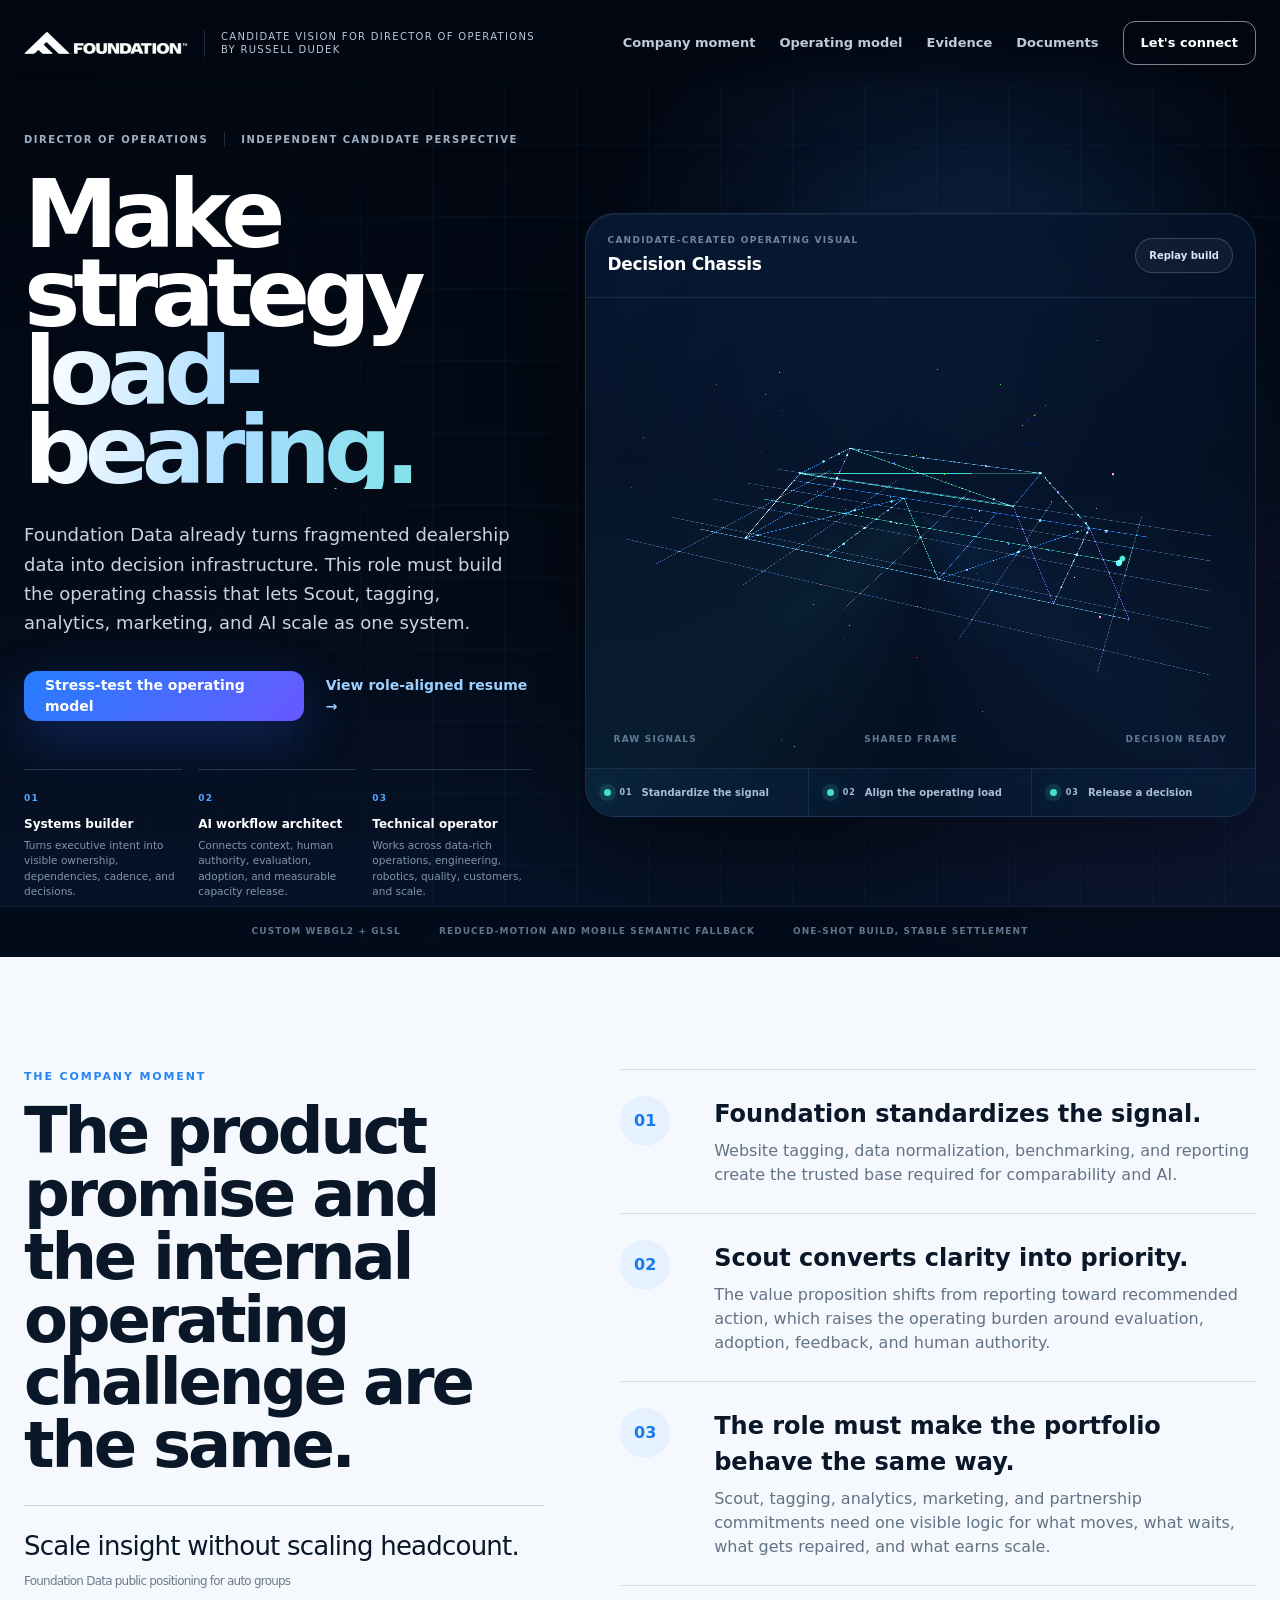
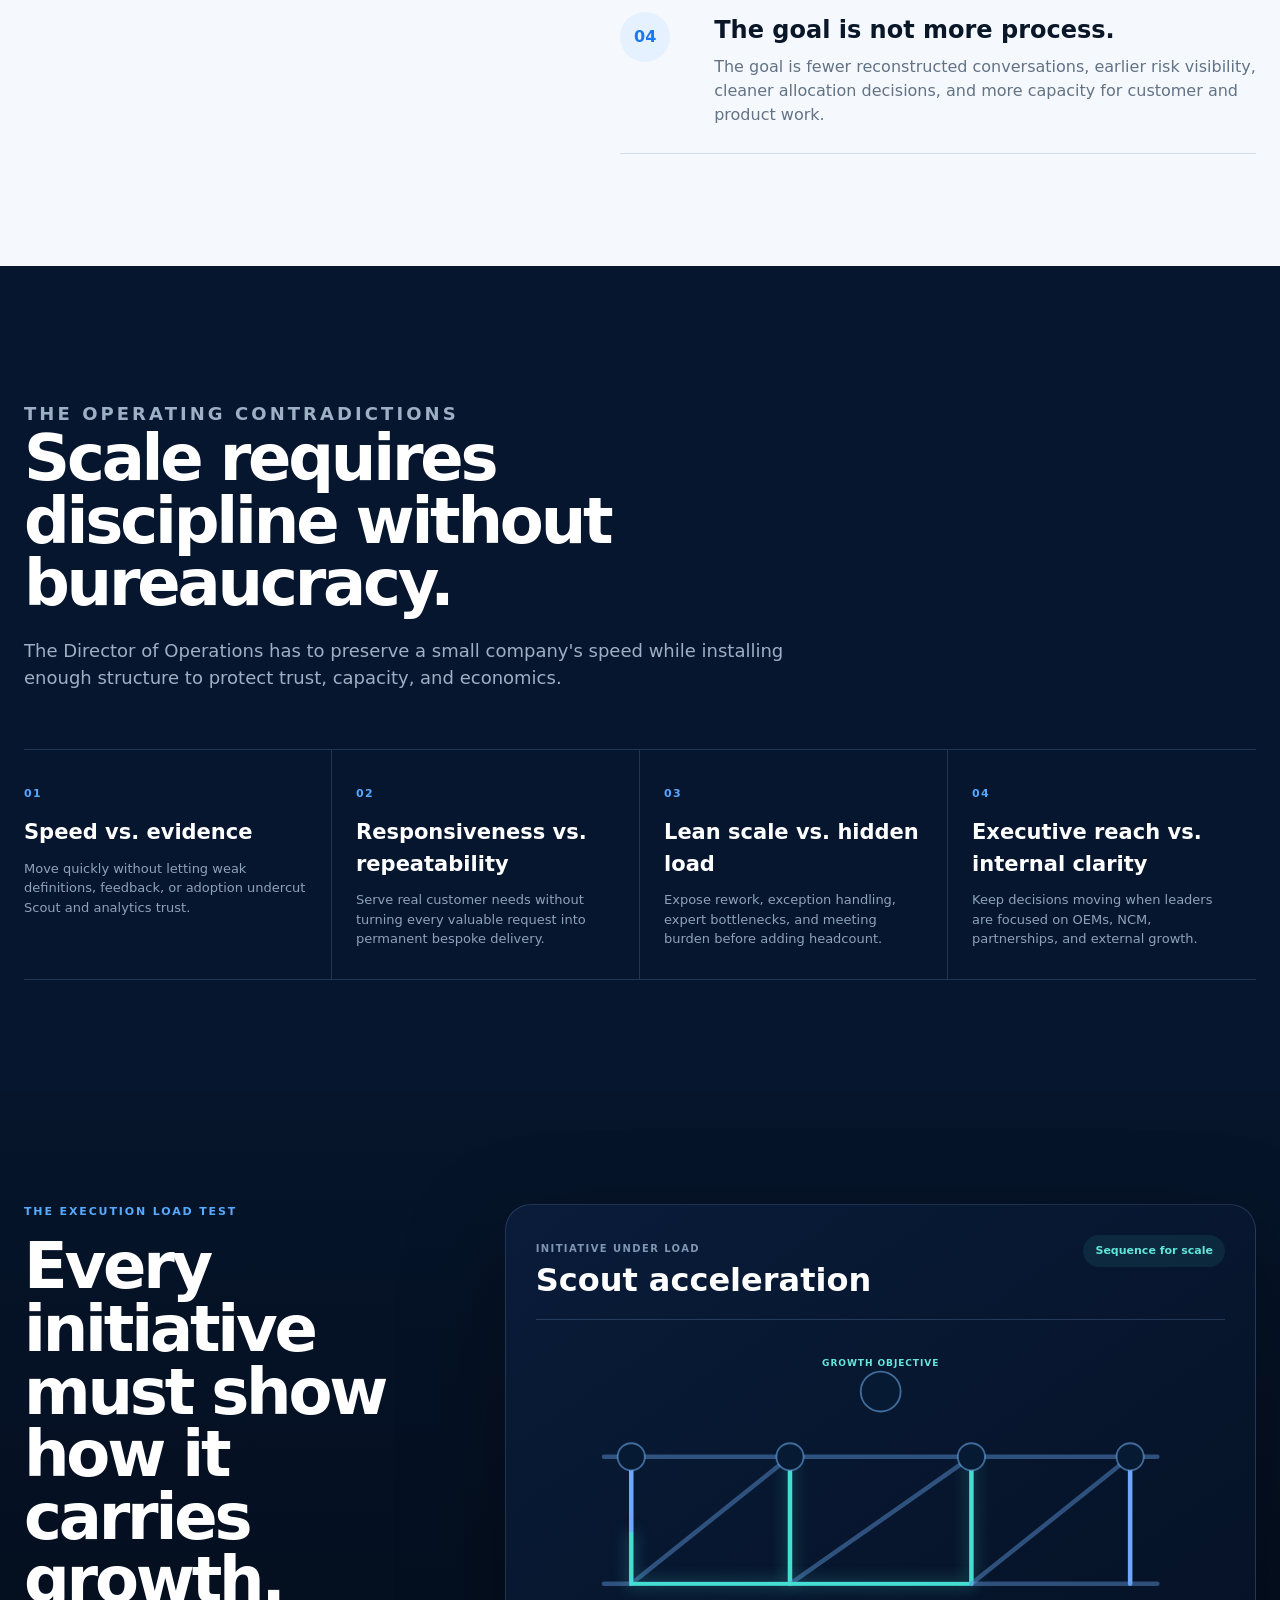
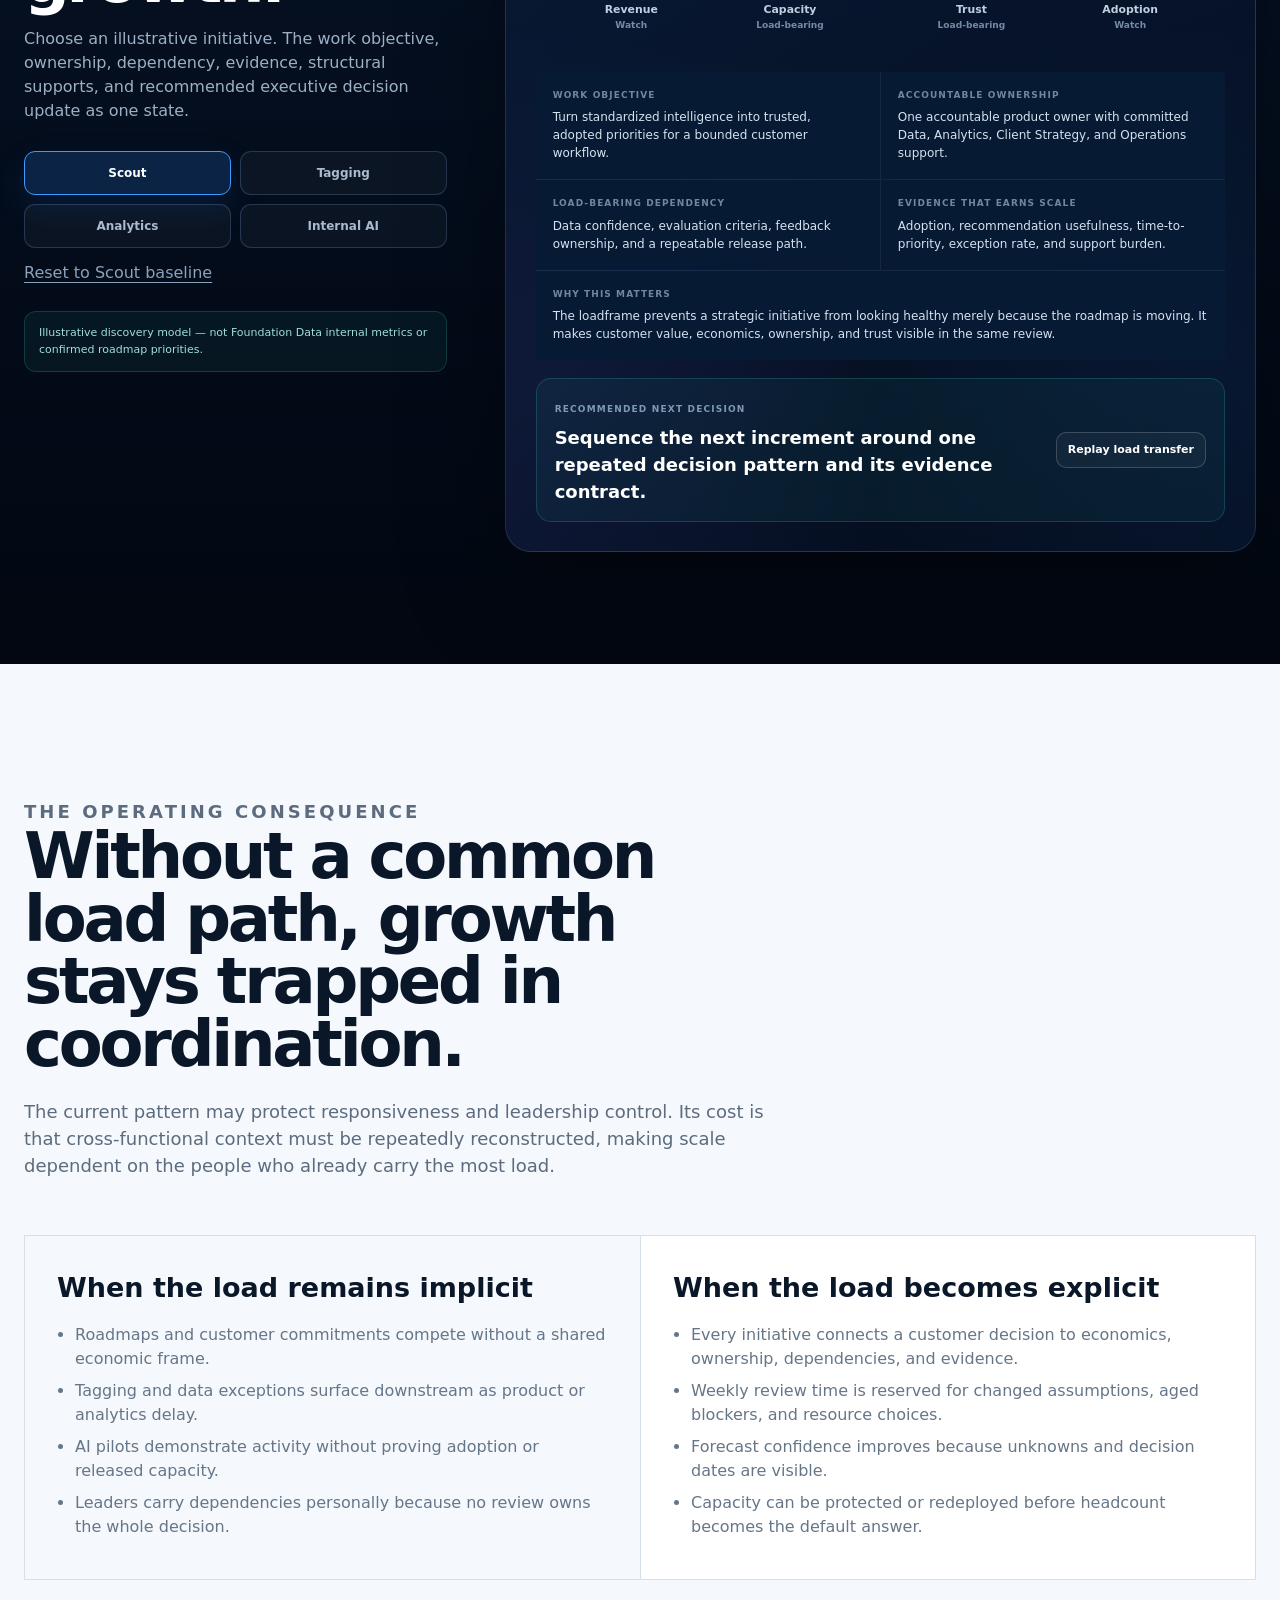
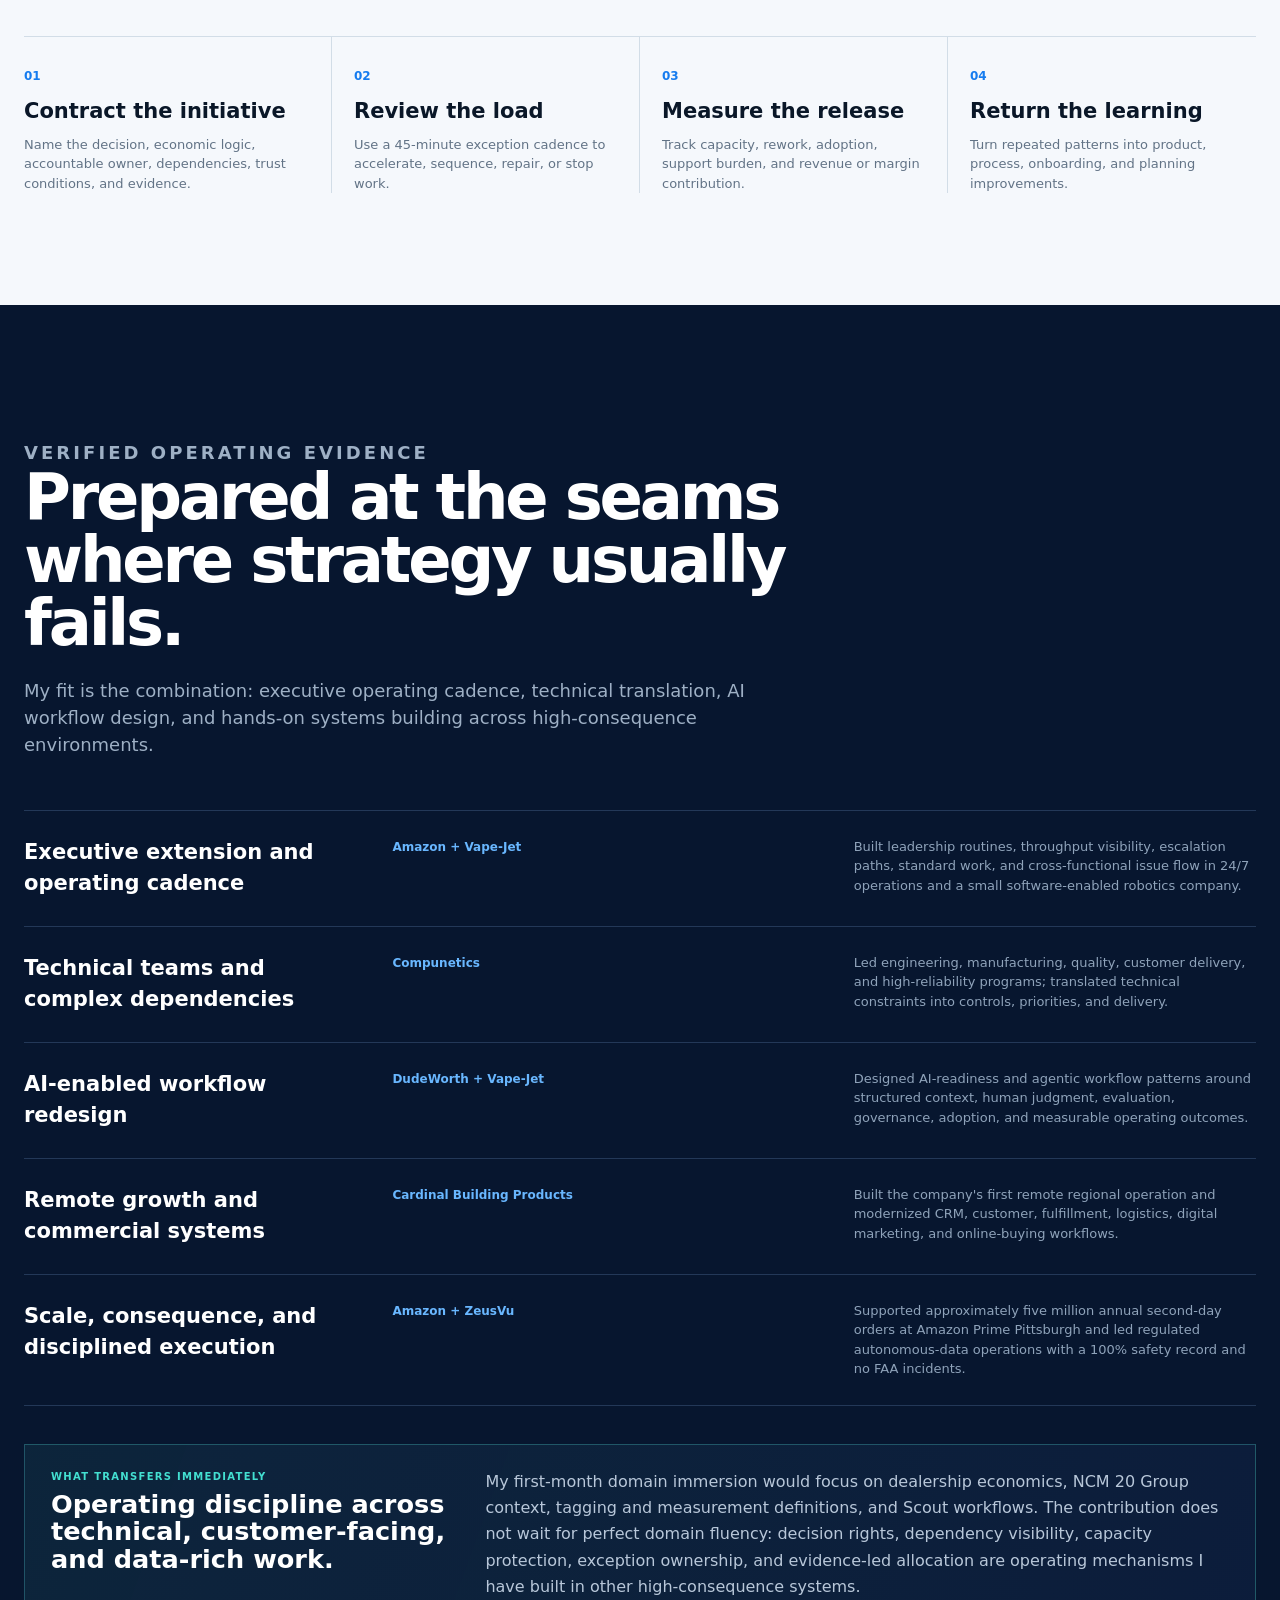
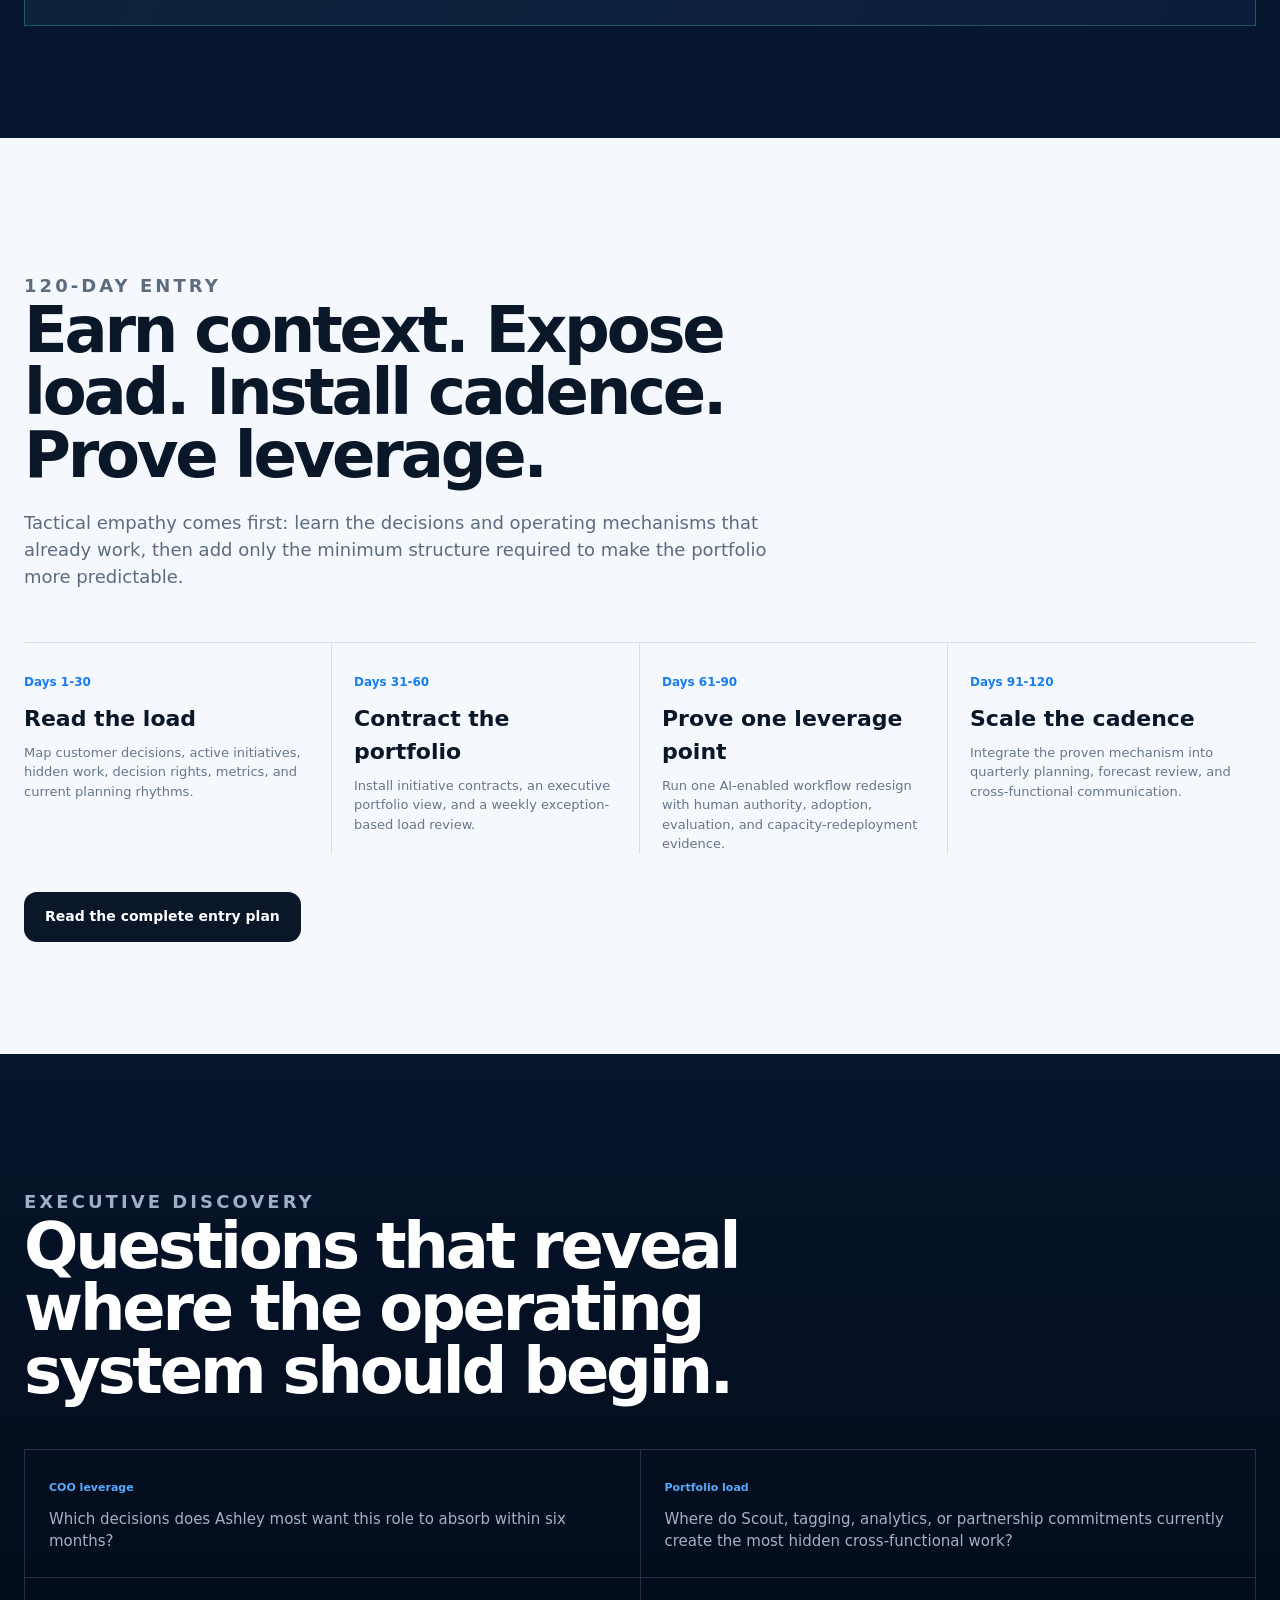
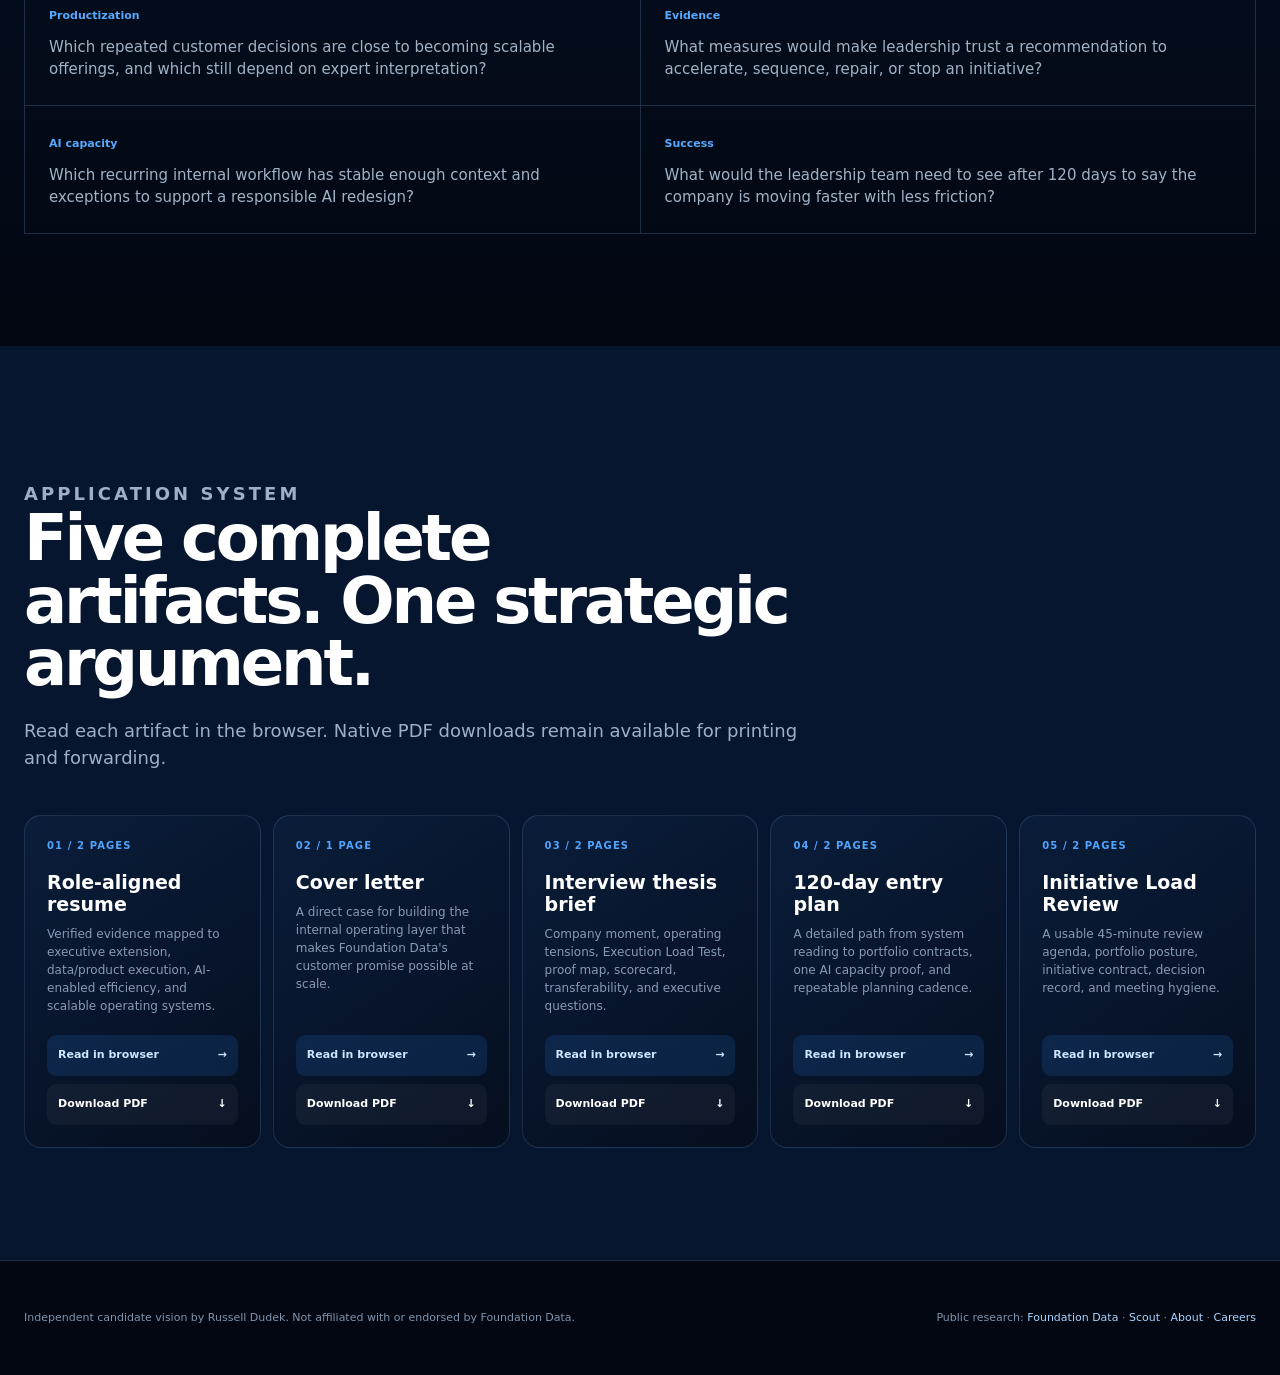
==== commit e9e250cb: "Reimagine Foundation Data hero as Decision Chassis" ====
--- a/index.html
+++ b/index.html
@@ -4,16 +4,251 @@
   <meta charset="utf-8">
   <meta name="viewport" content="width=device-width,initial-scale=1,viewport-fit=cover">
   <meta name="theme-color" content="#020711">
+  <meta name="color-scheme" content="dark light">
   <title>Foundation Data Director of Operations | Russell Dudek</title>
-  <meta name="description" content="Independent candidate vision for Foundation Data's Director of Operations role: a load-bearing operating system for Scout, tagging, analytics, marketing, and AI-enabled capacity.">
-  <link rel="stylesheet" href="site-1.css">
-  <link rel="stylesheet" href="site-2.css">
-  <link rel="stylesheet" href="site-3.css">
-  <script defer src="home-part1.js"></script>
-  <script defer src="home-part2.js"></script>
-  <script defer src="home-part3.js"></script>
-  <script defer src="home-render.js"></script>
+  <meta name="description" content="Independent candidate vision for Foundation Data's Director of Operations role: a decision-ready operating system for Scout, tagging, analytics, marketing, and AI-enabled capacity.">
+  <meta property="og:title" content="Make strategy load-bearing.">
+  <meta property="og:description" content="A high-impact candidate vision for turning Foundation Data strategy into decision-ready execution.">
+  <link rel="stylesheet" href="site.css">
+  <script defer src="hero-engine.js"></script>
   <script defer src="app.js"></script>
 </head>
-<body><noscript>This candidate vision requires JavaScript to assemble the complete page.</noscript></body>
+<body>
+<a class="skip" href="#main">Skip to content</a>
+<header class="nav">
+  <div class="shell nav__inner">
+    <a class="brand" href="#top" aria-label="Foundation Data candidate vision home">
+      <img src="assets/brand/foundation-data-logo-white-trimmed.webp" alt="Foundation Data">
+      <span class="brand__qualifier">Candidate vision for Director of Operations<br>by Russell Dudek</span>
+    </a>
+    <nav class="nav__links" aria-label="Primary navigation">
+      <a href="#moment">Company moment</a>
+      <a href="#load-test">Operating model</a>
+      <a href="#evidence">Evidence</a>
+      <a href="#documents">Documents</a>
+    </nav>
+    <a class="nav__cta" href="mailto:russelldudek@gmail.com?subject=Foundation%20Data%20Director%20of%20Operations">Let's connect</a>
+    <button class="menu" type="button" aria-expanded="false" aria-controls="mobile-nav" aria-label="Open navigation">Menu</button>
+  </div>
+  <nav class="mobile-nav" id="mobile-nav" aria-label="Mobile navigation">
+    <a href="#moment">Company moment</a><a href="#load-test">Operating model</a><a href="#evidence">Evidence</a><a href="#documents">Documents</a>
+  </nav>
+</header>
+<main id="main">
+<section class="hero-2026" id="top" aria-labelledby="hero-title">
+  <div class="hero-2026__grid" aria-hidden="true"></div>
+  <div class="hero-2026__glow" aria-hidden="true"></div>
+  <div class="shell hero-2026__layout">
+    <div class="hero-2026__copy">
+      <div class="hero-2026__identity">
+        <span>Director of Operations</span>
+        <span>Independent candidate perspective</span>
+      </div>
+      <h1 id="hero-title">Make strategy <em>load-bearing.</em></h1>
+      <p class="hero-2026__lede">Foundation Data already turns fragmented dealership data into decision infrastructure. This role must build the operating chassis that lets Scout, tagging, analytics, marketing, and AI scale as one system.</p>
+      <div class="hero-2026__actions">
+        <a class="button button--primary" href="#load-test">Stress-test the operating model</a>
+        <a class="text-link" href="resume.html">View role-aligned resume <span aria-hidden="true">→</span></a>
+      </div>
+      <div class="hero-2026__proof" aria-label="Candidate operating strengths">
+        <div><span>01</span><strong>Systems builder</strong><p>Turns executive intent into visible ownership, dependencies, cadence, and decisions.</p></div>
+        <div><span>02</span><strong>AI workflow architect</strong><p>Connects context, human authority, evaluation, adoption, and measurable capacity release.</p></div>
+        <div><span>03</span><strong>Technical operator</strong><p>Works across data-rich operations, engineering, robotics, quality, customers, and scale.</p></div>
+      </div>
+    </div>
+
+    <div class="decision-chassis" data-decision-chassis>
+      <div class="decision-chassis__frame">
+        <div class="decision-chassis__topline">
+          <div><span>Candidate-created operating visual</span><strong>Decision Chassis</strong></div>
+          <button type="button" class="decision-chassis__replay" data-chassis-replay>Replay build</button>
+        </div>
+        <div class="decision-chassis__viewport">
+          <canvas class="decision-chassis__canvas" data-chassis-canvas aria-hidden="true"></canvas>
+          <svg class="decision-chassis__fallback" viewBox="0 0 720 520" role="img" aria-labelledby="fallback-title fallback-desc">
+            <title id="fallback-title">Decision Chassis</title>
+            <desc id="fallback-desc">Fragmented signals align into a shared operating frame and resolve into a decision-ready system.</desc>
+            <defs>
+              <linearGradient id="rail" x1="0" y1="0" x2="1" y2="1"><stop stop-color="#2f8cff"/><stop offset="1" stop-color="#43dfd1"/></linearGradient>
+              <filter id="softGlow"><feGaussianBlur stdDeviation="7" result="b"/><feMerge><feMergeNode in="b"/><feMergeNode in="SourceGraphic"/></feMerge></filter>
+            </defs>
+            <g class="fallback-grid"><path d="M80 410H650M110 350H620M140 290H590M170 230H560"/><path d="M160 180L80 410M280 180L230 410M400 180L380 410M520 180L530 410"/></g>
+            <g class="fallback-chassis">
+              <path d="M120 370L235 205L500 205L615 370"/><path d="M120 370H615"/>
+              <path d="M185 315H550M225 260H510"/>
+              <path d="M120 370L225 260M235 205L185 315M500 205L550 315M615 370L510 260"/>
+              <path class="fallback-spine" d="M185 315L225 260L368 205L510 260L550 315"/>
+            </g>
+            <g class="fallback-particles">
+              <circle cx="96" cy="330" r="4"/><circle cx="133" cy="275" r="3"/><circle cx="176" cy="218" r="5"/><circle cx="222" cy="347" r="3"/><circle cx="270" cy="229" r="4"/><circle cx="319" cy="319" r="5"/><circle cx="374" cy="238" r="4"/><circle cx="427" cy="331" r="3"/><circle cx="480" cy="233" r="5"/><circle cx="533" cy="305" r="4"/><circle cx="590" cy="350" r="5"/>
+            </g>
+            <circle class="fallback-pulse" cx="185" cy="315" r="11"/>
+          </svg>
+          <div class="decision-chassis__caption">
+            <span>Raw signals</span><span>Shared frame</span><span>Decision ready</span>
+          </div>
+        </div>
+        <div class="decision-chassis__stages" aria-label="Decision Chassis build stages">
+          <div data-chassis-stage="signals"><i></i><span>01</span><strong>Standardize the signal</strong></div>
+          <div data-chassis-stage="frame"><i></i><span>02</span><strong>Align the operating load</strong></div>
+          <div data-chassis-stage="decision"><i></i><span>03</span><strong>Release a decision</strong></div>
+        </div>
+        <div class="sr-only" aria-live="polite" data-chassis-announcement></div>
+      </div>
+    </div>
+  </div>
+  <div class="hero-2026__foot"><span>Custom WebGL2 + GLSL</span><span>Reduced-motion and mobile semantic fallback</span><span>One-shot build, stable settlement</span></div>
+</section>
+
+<section class="section section--paper" id="moment">
+  <div class="shell moment">
+    <div class="moment__statement reveal">
+      <p class="kicker">The company moment</p>
+      <h2>The product promise and the internal operating challenge are the same.</h2>
+      <blockquote>Scale insight without scaling headcount.<cite>Foundation Data public positioning for auto groups</cite></blockquote>
+    </div>
+    <div class="moment__flow reveal">
+      <article><b>01</b><div><h3>Foundation standardizes the signal.</h3><p>Website tagging, data normalization, benchmarking, and reporting create the trusted base required for comparability and AI.</p></div></article>
+      <article><b>02</b><div><h3>Scout converts clarity into priority.</h3><p>The value proposition shifts from reporting toward recommended action, which raises the operating burden around evaluation, adoption, feedback, and human authority.</p></div></article>
+      <article><b>03</b><div><h3>The role must make the portfolio behave the same way.</h3><p>Scout, tagging, analytics, marketing, and partnership commitments need one visible logic for what moves, what waits, what gets repaired, and what earns scale.</p></div></article>
+      <article><b>04</b><div><h3>The goal is not more process.</h3><p>The goal is fewer reconstructed conversations, earlier risk visibility, cleaner allocation decisions, and more capacity for customer and product work.</p></div></article>
+    </div>
+  </div>
+</section>
+
+<section class="section section--navy">
+  <div class="shell">
+    <div class="section__intro reveal"><p class="kicker">The operating contradictions</p><h2>Scale requires discipline without bureaucracy.</h2><p>The Director of Operations has to preserve a small company's speed while installing enough structure to protect trust, capacity, and economics.</p></div>
+    <div class="tension-band reveal">
+      <article><span>01</span><h3>Speed vs. evidence</h3><p>Move quickly without letting weak definitions, feedback, or adoption undercut Scout and analytics trust.</p></article>
+      <article><span>02</span><h3>Responsiveness vs. repeatability</h3><p>Serve real customer needs without turning every valuable request into permanent bespoke delivery.</p></article>
+      <article><span>03</span><h3>Lean scale vs. hidden load</h3><p>Expose rework, exception handling, expert bottlenecks, and meeting burden before adding headcount.</p></article>
+      <article><span>04</span><h3>Executive reach vs. internal clarity</h3><p>Keep decisions moving when leaders are focused on OEMs, NCM, partnerships, and external growth.</p></article>
+    </div>
+  </div>
+</section>
+
+<section class="section section--dark" id="load-test">
+  <div class="shell load-test">
+    <div class="load-test__intro reveal">
+      <p class="kicker">The Execution Load Test</p>
+      <h2>Every initiative must show how it carries growth.</h2>
+      <p>Choose an illustrative initiative. The work objective, ownership, dependency, evidence, structural supports, and recommended executive decision update as one state.</p>
+      <div class="scenario-tabs" aria-label="Illustrative initiative scenarios">
+        <button type="button" data-scenario="scout" aria-pressed="true">Scout</button>
+        <button type="button" data-scenario="tagging" aria-pressed="false">Tagging</button>
+        <button type="button" data-scenario="analytics" aria-pressed="false">Analytics</button>
+        <button type="button" data-scenario="internal" aria-pressed="false">Internal AI</button>
+      </div>
+      <button class="reset" id="reset-scenario" type="button">Reset to Scout baseline</button>
+      <div class="load-test__label">Illustrative discovery model — not Foundation Data internal metrics or confirmed roadmap priorities.</div>
+    </div>
+    <article class="loadframe reveal" data-active-scenario="scout" aria-live="polite">
+      <div class="loadframe__top"><div><span>Initiative under load</span><h3 id="scenario-title">Scout acceleration</h3></div><strong class="posture" id="scenario-posture">Sequence for scale</strong></div>
+      <div class="frame-visual">
+        <svg viewBox="0 0 760 330" role="img" aria-labelledby="loadframe-title loadframe-desc">
+          <title id="loadframe-title">Execution loadframe</title><desc id="loadframe-desc">The selected initiative transfers growth pressure across revenue, capacity, trust, and adoption supports.</desc>
+          <path class="member" data-member="revenue" d="M105 260 V120"/>
+          <path class="member" data-member="capacity" d="M280 260 V120"/>
+          <path class="member" data-member="trust" d="M480 260 V120"/>
+          <path class="member" data-member="adoption" d="M655 260 V120"/>
+          <path class="member" d="M75 260 H685"/><path class="member" d="M75 120 H685"/>
+          <path class="member" d="M105 260 L280 120 M280 260 L480 120 M480 260 L655 120"/>
+          <path class="load-line" d="M380 48 V120 H105 V260 H685"/>
+          <circle class="joint" cx="380" cy="48" r="22"/><circle class="joint" cx="105" cy="120" r="15"/><circle class="joint" cx="280" cy="120" r="15"/><circle class="joint" cx="480" cy="120" r="15"/><circle class="joint" cx="655" cy="120" r="15"/>
+          <text class="load-note" x="380" y="20" text-anchor="middle">Growth objective</text>
+          <text x="105" y="292" text-anchor="middle">Revenue</text><text class="sub" data-status="revenue" x="105" y="309" text-anchor="middle">Watch</text>
+          <text x="280" y="292" text-anchor="middle">Capacity</text><text class="sub" data-status="capacity" x="280" y="309" text-anchor="middle">Load-bearing</text>
+          <text x="480" y="292" text-anchor="middle">Trust</text><text class="sub" data-status="trust" x="480" y="309" text-anchor="middle">Load-bearing</text>
+          <text x="655" y="292" text-anchor="middle">Adoption</text><text class="sub" data-status="adoption" x="655" y="309" text-anchor="middle">Watch</text>
+        </svg>
+      </div>
+      <dl class="loadframe__grid">
+        <div><dt>Work objective</dt><dd id="scenario-objective">Turn standardized intelligence into trusted, adopted priorities for a bounded customer workflow.</dd></div>
+        <div><dt>Accountable ownership</dt><dd id="scenario-owner">One accountable product owner with committed Data, Analytics, Client Strategy, and Operations support.</dd></div>
+        <div><dt>Load-bearing dependency</dt><dd id="scenario-dependency">Data confidence, evaluation criteria, feedback ownership, and a repeatable release path.</dd></div>
+        <div><dt>Evidence that earns scale</dt><dd id="scenario-evidence">Adoption, recommendation usefulness, time-to-priority, exception rate, and support burden.</dd></div>
+        <div><dt>Why this matters</dt><dd>The loadframe prevents a strategic initiative from looking healthy merely because the roadmap is moving. It makes customer value, economics, ownership, and trust visible in the same review.</dd></div>
+      </dl>
+      <div class="loadframe__decision"><div><span>Recommended next decision</span><strong id="scenario-decision">Sequence the next increment around one repeated decision pattern and its evidence contract.</strong></div><button type="button" id="replay-load">Replay load transfer</button></div>
+      <div class="sr-only" id="scenario-announcement" aria-live="polite"></div>
+    </article>
+  </div>
+</section>
+
+<section class="section section--paper">
+  <div class="shell">
+    <div class="section__intro reveal"><p class="kicker">The operating consequence</p><h2>Without a common load path, growth stays trapped in coordination.</h2><p>The current pattern may protect responsiveness and leadership control. Its cost is that cross-functional context must be repeatedly reconstructed, making scale dependent on the people who already carry the most load.</p></div>
+    <div class="cost-grid reveal">
+      <article><h3>When the load remains implicit</h3><ul><li>Roadmaps and customer commitments compete without a shared economic frame.</li><li>Tagging and data exceptions surface downstream as product or analytics delay.</li><li>AI pilots demonstrate activity without proving adoption or released capacity.</li><li>Leaders carry dependencies personally because no review owns the whole decision.</li></ul></article>
+      <article><h3>When the load becomes explicit</h3><ul><li>Every initiative connects a customer decision to economics, ownership, dependencies, and evidence.</li><li>Weekly review time is reserved for changed assumptions, aged blockers, and resource choices.</li><li>Forecast confidence improves because unknowns and decision dates are visible.</li><li>Capacity can be protected or redeployed before headcount becomes the default answer.</li></ul></article>
+    </div>
+    <div class="mechanism reveal">
+      <article><b>01</b><h3>Contract the initiative</h3><p>Name the decision, economic logic, accountable owner, dependencies, trust conditions, and evidence.</p></article>
+      <article><b>02</b><h3>Review the load</h3><p>Use a 45-minute exception cadence to accelerate, sequence, repair, or stop work.</p></article>
+      <article><b>03</b><h3>Measure the release</h3><p>Track capacity, rework, adoption, support burden, and revenue or margin contribution.</p></article>
+      <article><b>04</b><h3>Return the learning</h3><p>Turn repeated patterns into product, process, onboarding, and planning improvements.</p></article>
+    </div>
+  </div>
+</section>
+
+<section class="section section--navy" id="evidence">
+  <div class="shell">
+    <div class="section__intro reveal"><p class="kicker">Verified operating evidence</p><h2>Prepared at the seams where strategy usually fails.</h2><p>My fit is the combination: executive operating cadence, technical translation, AI workflow design, and hands-on systems building across high-consequence environments.</p></div>
+    <div class="evidence-list reveal">
+      <article><h3>Executive extension and operating cadence</h3><p><strong>Amazon + Vape-Jet</strong></p><p>Built leadership routines, throughput visibility, escalation paths, standard work, and cross-functional issue flow in 24/7 operations and a small software-enabled robotics company.</p></article>
+      <article><h3>Technical teams and complex dependencies</h3><p><strong>Compunetics</strong></p><p>Led engineering, manufacturing, quality, customer delivery, and high-reliability programs; translated technical constraints into controls, priorities, and delivery.</p></article>
+      <article><h3>AI-enabled workflow redesign</h3><p><strong>DudeWorth + Vape-Jet</strong></p><p>Designed AI-readiness and agentic workflow patterns around structured context, human judgment, evaluation, governance, adoption, and measurable operating outcomes.</p></article>
+      <article><h3>Remote growth and commercial systems</h3><p><strong>Cardinal Building Products</strong></p><p>Built the company's first remote regional operation and modernized CRM, customer, fulfillment, logistics, digital marketing, and online-buying workflows.</p></article>
+      <article><h3>Scale, consequence, and disciplined execution</h3><p><strong>Amazon + ZeusVu</strong></p><p>Supported approximately five million annual second-day orders at Amazon Prime Pittsburgh and led regulated autonomous-data operations with a 100% safety record and no FAA incidents.</p></article>
+    </div>
+    <aside class="transferability reveal" aria-label="Transferability and first learning priorities">
+      <div><span>What transfers immediately</span><h3>Operating discipline across technical, customer-facing, and data-rich work.</h3></div>
+      <p>My first-month domain immersion would focus on dealership economics, NCM 20 Group context, tagging and measurement definitions, and Scout workflows. The contribution does not wait for perfect domain fluency: decision rights, dependency visibility, capacity protection, exception ownership, and evidence-led allocation are operating mechanisms I have built in other high-consequence systems.</p>
+    </aside>
+  </div>
+</section>
+
+<section class="section section--paper" id="entry">
+  <div class="shell">
+    <div class="section__intro reveal"><p class="kicker">120-day entry</p><h2>Earn context. Expose load. Install cadence. Prove leverage.</h2><p>Tactical empathy comes first: learn the decisions and operating mechanisms that already work, then add only the minimum structure required to make the portfolio more predictable.</p></div>
+    <div class="timeline reveal">
+      <article><span>Days 1-30</span><h3>Read the load</h3><p>Map customer decisions, active initiatives, hidden work, decision rights, metrics, and current planning rhythms.</p></article>
+      <article><span>Days 31-60</span><h3>Contract the portfolio</h3><p>Install initiative contracts, an executive portfolio view, and a weekly exception-based load review.</p></article>
+      <article><span>Days 61-90</span><h3>Prove one leverage point</h3><p>Run one AI-enabled workflow redesign with human authority, adoption, evaluation, and capacity-redeployment evidence.</p></article>
+      <article><span>Days 91-120</span><h3>Scale the cadence</h3><p>Integrate the proven mechanism into quarterly planning, forecast review, and cross-functional communication.</p></article>
+    </div>
+    <div style="margin-top:38px"><a class="button button--ink" href="120-day-plan.html">Read the complete entry plan</a></div>
+  </div>
+</section>
+
+<section class="section section--dark" id="questions">
+  <div class="shell">
+    <div class="section__intro reveal"><p class="kicker">Executive discovery</p><h2>Questions that reveal where the operating system should begin.</h2></div>
+    <div class="questions reveal">
+      <article><b>COO leverage</b><p>Which decisions does Ashley most want this role to absorb within six months?</p></article>
+      <article><b>Portfolio load</b><p>Where do Scout, tagging, analytics, or partnership commitments currently create the most hidden cross-functional work?</p></article>
+      <article><b>Productization</b><p>Which repeated customer decisions are close to becoming scalable offerings, and which still depend on expert interpretation?</p></article>
+      <article><b>Evidence</b><p>What measures would make leadership trust a recommendation to accelerate, sequence, repair, or stop an initiative?</p></article>
+      <article><b>AI capacity</b><p>Which recurring internal workflow has stable enough context and exceptions to support a responsible AI redesign?</p></article>
+      <article><b>Success</b><p>What would the leadership team need to see after 120 days to say the company is moving faster with less friction?</p></article>
+    </div>
+  </div>
+</section>
+
+<section class="section section--navy" id="documents">
+  <div class="shell">
+    <div class="section__intro reveal"><p class="kicker">Application system</p><h2>Five complete artifacts. One strategic argument.</h2><p>Read each artifact in the browser. Native PDF downloads remain available for printing and forwarding.</p></div>
+    <div class="documents reveal">
+      <article class="document-card"><span>01 / 2 pages</span><h3>Role-aligned resume</h3><p>Verified evidence mapped to executive extension, data/product execution, AI-enabled efficiency, and scalable operating systems.</p><div class="document-card__actions"><a href="resume.html">Read in browser <b>→</b></a><a href="docs/Russell-Dudek-Foundation-Data-Resume.pdf" download>Download PDF <b>↓</b></a></div></article>
+      <article class="document-card"><span>02 / 1 page</span><h3>Cover letter</h3><p>A direct case for building the internal operating layer that makes Foundation Data's customer promise possible at scale.</p><div class="document-card__actions"><a href="cover-letter.html">Read in browser <b>→</b></a><a href="docs/Russell-Dudek-Foundation-Data-Cover-Letter.pdf" download>Download PDF <b>↓</b></a></div></article>
+      <article class="document-card"><span>03 / 2 pages</span><h3>Interview thesis brief</h3><p>Company moment, operating tensions, Execution Load Test, proof map, scorecard, transferability, and executive questions.</p><div class="document-card__actions"><a href="interview-brief.html">Read in browser <b>→</b></a><a href="docs/Russell-Dudek-Foundation-Data-Interview-Thesis-Brief.pdf" download>Download PDF <b>↓</b></a></div></article>
+      <article class="document-card"><span>04 / 2 pages</span><h3>120-day entry plan</h3><p>A detailed path from system reading to portfolio contracts, one AI capacity proof, and repeatable planning cadence.</p><div class="document-card__actions"><a href="120-day-plan.html">Read in browser <b>→</b></a><a href="docs/Russell-Dudek-Foundation-Data-120-Day-Plan.pdf" download>Download PDF <b>↓</b></a></div></article>
+      <article class="document-card"><span>05 / 2 pages</span><h3>Initiative Load Review</h3><p>A usable 45-minute review agenda, portfolio posture, initiative contract, decision record, and meeting hygiene.</p><div class="document-card__actions"><a href="operating-review.html">Read in browser <b>→</b></a><a href="docs/Russell-Dudek-Foundation-Data-Operating-Review.pdf" download>Download PDF <b>↓</b></a></div></article>
+    </div>
+  </div>
+</section>
+</main>
+<footer class="footer"><div class="shell footer__grid"><p>Independent candidate vision by Russell Dudek. Not affiliated with or endorsed by Foundation Data.</p><p>Public research: <a href="https://foundationdata.com/">Foundation Data</a> · <a href="https://foundationdata.com/services/scout">Scout</a> · <a href="https://foundationdata.com/about">About</a> · <a href="https://foundationdata.com/careers">Careers</a></p></div></footer>
+</body>
 </html>
--- a/site.css
+++ b/site.css
@@ -0,0 +1,28 @@
+:root{
+  --fd-navy:#07162f;--fd-navy-2:#0b2344;--fd-ink:#0a1728;--fd-blue:#2f8cff;--fd-sky:#62b7ff;--fd-cyan:#43dfd1;--fd-violet:#7867ff;--fd-paper:#f5f8fc;--fd-white:#fff;--fd-muted:#91a4bb;--fd-line:rgba(137,179,230,.22);--fd-dark-line:rgba(18,51,83,.12);--max:1240px;--radius:24px
+}
+*{box-sizing:border-box}html{scroll-behavior:smooth;scroll-padding-top:96px}body{margin:0;overflow-x:hidden;color:var(--fd-white);background:#020711;font-family:"Aptos","Avenir Next","Segoe UI",system-ui,sans-serif;line-height:1.5}a{color:inherit;text-decoration:none}button{font:inherit}img{max-width:100%}.sr-only{position:absolute;width:1px;height:1px;padding:0;margin:-1px;overflow:hidden;clip:rect(0,0,0,0);white-space:nowrap;border:0}.skip{position:fixed;top:-80px;left:16px;z-index:200;background:white;color:#111;padding:10px 14px;border-radius:10px}.skip:focus{top:16px}.shell{width:min(var(--max),calc(100% - 48px));margin:0 auto}
+.nav{position:fixed;inset:0 0 auto;z-index:100;background:linear-gradient(180deg,rgba(2,7,17,.97),rgba(2,7,17,.78),rgba(2,7,17,0));backdrop-filter:blur(18px)}.nav__inner{min-height:86px;display:flex;align-items:center;gap:24px}.brand{display:flex;align-items:center;gap:16px;min-width:0}.brand img{display:block;width:164px;height:42px;object-fit:contain;object-position:left center}.brand__qualifier{padding-left:16px;border-left:1px solid var(--fd-line);color:#b7c7d9;font-size:10px;line-height:1.35;letter-spacing:.13em;text-transform:uppercase}.nav__links{margin-left:auto;display:flex;align-items:center;gap:24px;color:#bdcad9;font-size:13px;font-weight:700}.nav__links a:hover,.nav__links a:focus-visible{color:white}.nav__cta{padding:11px 17px;border:1px solid rgba(255,255,255,.5);border-radius:12px;font-size:13px;font-weight:800;transition:.2s ease}.nav__cta:hover,.nav__cta:focus-visible{background:white;color:var(--fd-ink);transform:translateY(-1px)}.menu{display:none;margin-left:auto;width:48px;height:44px;border-radius:12px;border:1px solid var(--fd-line);background:rgba(255,255,255,.05);color:white}.mobile-nav{display:none;width:calc(100% - 28px);margin:0 auto 14px;padding:10px;border:1px solid var(--fd-line);background:#07172e;border-radius:14px}.mobile-nav.is-open{display:block}.mobile-nav a{display:block;padding:11px;border-radius:9px}.mobile-nav a:hover{background:rgba(255,255,255,.06)}
+.hero-2026{position:relative;min-height:100svh;padding:132px 0 58px;display:flex;align-items:center;isolation:isolate;overflow:hidden;background:radial-gradient(circle at 74% 32%,rgba(47,140,255,.18),transparent 31%),radial-gradient(circle at 90% 74%,rgba(120,103,255,.11),transparent 26%),linear-gradient(180deg,#020711 0%,#040b17 62%,#06142a 100%)}.hero-2026__grid{position:absolute;inset:0;z-index:-2;background-image:linear-gradient(rgba(98,183,255,.045) 1px,transparent 1px),linear-gradient(90deg,rgba(98,183,255,.045) 1px,transparent 1px);background-size:72px 72px;mask-image:linear-gradient(90deg,transparent 0,#000 36%,#000 100%)}.hero-2026__glow{position:absolute;right:-10vw;top:9%;z-index:-1;width:65vw;height:74%;border-radius:50%;background:radial-gradient(circle at center,rgba(47,140,255,.16),transparent 62%);filter:blur(24px)}.hero-2026__layout{display:grid;grid-template-columns:minmax(0,.86fr) minmax(580px,1.14fr);gap:54px;align-items:center}.hero-2026__copy{position:relative;z-index:2;max-width:690px}.hero-2026__identity{display:flex;gap:16px;align-items:center;margin-bottom:28px;color:#9fb0c5;font-size:10px;font-weight:800;letter-spacing:.15em;text-transform:uppercase}.hero-2026__identity span+span{padding-left:16px;border-left:1px solid var(--fd-line)}.hero-2026 h1{margin:0;max-width:800px;font-size:clamp(72px,7.4vw,126px);line-height:.83;letter-spacing:-.075em;font-weight:880}.hero-2026 h1 em{display:block;font-style:normal;background:linear-gradient(92deg,#fff 3%,#a9dcff 42%,#69e8dc 100%);-webkit-background-clip:text;background-clip:text;color:transparent}.hero-2026__lede{max-width:640px;margin:31px 0 0;color:#c8d4e1;font-size:18px;line-height:1.62}.hero-2026__actions{display:flex;align-items:center;gap:22px;margin-top:34px}.button{display:inline-flex;align-items:center;justify-content:center;min-height:50px;padding:0 21px;border-radius:13px;font-weight:850;font-size:14px;transition:.2s ease}.button--primary{background:linear-gradient(135deg,#247efe,#6859ff);box-shadow:0 18px 54px rgba(42,101,255,.28)}.button--primary:hover,.button--primary:focus-visible{transform:translateY(-2px);box-shadow:0 24px 64px rgba(42,101,255,.38)}.button--ink{background:var(--fd-ink);color:white}.text-link{color:#9dd1ff;font-size:14px;font-weight:800}.hero-2026__proof{display:grid;grid-template-columns:repeat(3,1fr);gap:16px;margin-top:48px}.hero-2026__proof>div{padding-top:14px;border-top:1px solid var(--fd-line)}.hero-2026__proof span{color:#53a7ff;font-size:9px;font-weight:900;letter-spacing:.14em}.hero-2026__proof strong{display:block;margin-top:7px;font-size:12px}.hero-2026__proof p{margin:5px 0 0;color:#8195ad;font-size:10.5px;line-height:1.45}
+.decision-chassis{position:relative;min-height:650px;display:grid;align-items:center}.decision-chassis__frame{position:relative;border:1px solid rgba(114,171,235,.2);border-radius:30px;background:linear-gradient(145deg,rgba(8,27,56,.8),rgba(3,11,24,.92));box-shadow:0 42px 110px rgba(0,0,0,.45),inset 0 1px 0 rgba(255,255,255,.045);overflow:hidden;backdrop-filter:blur(18px)}.decision-chassis__frame::before{content:"";position:absolute;inset:-40%;background:conic-gradient(from 80deg,transparent,rgba(47,140,255,.08),transparent 28%,rgba(67,223,209,.06),transparent 56%);animation:chassisAtmosphere 18s linear infinite;pointer-events:none}.decision-chassis__topline{position:relative;z-index:3;display:flex;align-items:center;justify-content:space-between;gap:18px;padding:20px 22px;border-bottom:1px solid rgba(137,179,230,.14)}.decision-chassis__topline>div{display:grid;gap:4px}.decision-chassis__topline span{color:#6f86a1;font-size:9px;font-weight:900;letter-spacing:.14em;text-transform:uppercase}.decision-chassis__topline strong{font-size:17px;letter-spacing:-.02em}.decision-chassis__replay{border:1px solid rgba(255,255,255,.18);border-radius:999px;padding:9px 13px;background:rgba(255,255,255,.045);color:#d8e8f8;font-size:10px;font-weight:850;cursor:pointer}.decision-chassis__replay:hover,.decision-chassis__replay:focus-visible{border-color:#43dfd1;color:white;background:rgba(67,223,209,.08)}.decision-chassis__viewport{position:relative;height:470px;overflow:hidden}.decision-chassis__canvas,.decision-chassis__fallback{position:absolute;inset:0;width:100%;height:100%;display:block}.decision-chassis__fallback{display:none;padding:24px}.decision-chassis.is-fallback .decision-chassis__canvas{display:none}.decision-chassis.is-fallback .decision-chassis__fallback{display:block}.fallback-grid path{fill:none;stroke:rgba(99,162,230,.11);stroke-width:1}.fallback-chassis path{fill:none;stroke:url(#rail);stroke-width:4;stroke-linecap:round;stroke-linejoin:round;opacity:.82}.fallback-chassis .fallback-spine{stroke:#43dfd1;stroke-width:6;filter:url(#softGlow)}.fallback-particles circle{fill:#62b7ff;opacity:.35}.fallback-pulse{fill:#43dfd1;filter:url(#softGlow)}.decision-chassis.is-running .fallback-chassis path{stroke-dasharray:900;stroke-dashoffset:900;animation:fallbackBuild 1.8s cubic-bezier(.22,.8,.2,1) forwards}.decision-chassis.is-running .fallback-particles circle{animation:fallbackParticle 1.2s ease both}.decision-chassis.is-running .fallback-particles circle:nth-child(2n){animation-delay:.12s}.decision-chassis.is-running .fallback-particles circle:nth-child(3n){animation-delay:.24s}.decision-chassis.is-running .fallback-pulse{animation:fallbackPulse 1.2s cubic-bezier(.2,.75,.2,1) 1.65s both}.decision-chassis__caption{position:absolute;inset:auto 28px 22px;display:flex;justify-content:space-between;color:#607b99;font-size:9px;font-weight:900;letter-spacing:.13em;text-transform:uppercase;pointer-events:none}.decision-chassis__stages{position:relative;z-index:3;display:grid;grid-template-columns:repeat(3,1fr);border-top:1px solid rgba(137,179,230,.14)}.decision-chassis__stages>div{position:relative;display:grid;grid-template-columns:auto auto 1fr;align-items:center;gap:9px;padding:16px 18px;color:#6e839d;border-right:1px solid rgba(137,179,230,.14);transition:.35s ease}.decision-chassis__stages>div:last-child{border-right:0}.decision-chassis__stages i{width:7px;height:7px;border-radius:50%;background:#27405d;box-shadow:0 0 0 5px rgba(39,64,93,.12);transition:.35s ease}.decision-chassis__stages span{font-size:8px;font-weight:900;letter-spacing:.12em}.decision-chassis__stages strong{font-size:10px}.decision-chassis__stages>div.is-active,.decision-chassis__stages>div.is-complete{color:#e9f6ff;background:rgba(47,140,255,.055)}.decision-chassis__stages>div.is-active i,.decision-chassis__stages>div.is-complete i{background:#43dfd1;box-shadow:0 0 0 5px rgba(67,223,209,.12),0 0 18px rgba(67,223,209,.5)}.decision-chassis__stages>div.is-complete{color:#a8bed4}.hero-2026__foot{position:absolute;left:0;right:0;bottom:0;display:flex;justify-content:center;gap:38px;padding:18px 24px;border-top:1px solid rgba(137,179,230,.12);color:#60758e;font-size:9px;font-weight:850;letter-spacing:.12em;text-transform:uppercase;background:rgba(1,6,15,.55);backdrop-filter:blur(12px)}
+.section{position:relative;padding:112px 0}.section--paper{background:var(--fd-paper);color:var(--fd-ink)}.section--dark{background:linear-gradient(180deg,#06152b,#020711)}.section--navy{background:#07162f}.section__intro{max-width:780px}.section__intro h2,.section h2{margin:0;font-size:clamp(40px,5vw,72px);line-height:.98;letter-spacing:-.05em}.section__intro p{margin:22px 0 0;color:#5c6c7e;font-size:18px}.section--dark .section__intro p,.section--navy .section__intro p{color:#9eb0c5}.kicker{margin:0 0 15px;color:#2585f5;font-size:11px;font-weight:900;letter-spacing:.17em;text-transform:uppercase}.section--dark .kicker,.section--navy .kicker{color:#56aaff}.moment{display:grid;grid-template-columns:.9fr 1.1fr;gap:76px;align-items:start}.moment__statement{position:sticky;top:120px}.moment__statement blockquote{margin:28px 0 0;padding:24px 0 0;border-top:1px solid #cfd9e4;font-size:26px;line-height:1.25;letter-spacing:-.03em}.moment__statement cite{display:block;margin-top:12px;color:#6b7c8f;font-size:12px;font-style:normal}.moment__flow{border-top:1px solid #d3dde7}.moment__flow article{display:grid;grid-template-columns:72px 1fr;gap:22px;padding:26px 0;border-bottom:1px solid #d3dde7}.moment__flow b{width:50px;height:50px;display:grid;place-items:center;border-radius:50%;background:#e6f1ff;color:#177af0}.moment__flow h3{margin:0;font-size:24px}.moment__flow p{margin:7px 0 0;color:#627386}.tension-band{margin-top:58px;display:grid;grid-template-columns:repeat(4,1fr);border-top:1px solid rgba(129,178,232,.2);border-bottom:1px solid rgba(129,178,232,.2)}.tension-band article{padding:30px 24px;border-right:1px solid rgba(129,178,232,.2)}.tension-band article:first-child{padding-left:0}.tension-band article:last-child{border-right:0}.tension-band span{color:#55a8ff;font-size:11px;font-weight:900;letter-spacing:.13em;text-transform:uppercase}.tension-band h3{margin:13px 0 10px;font-size:21px}.tension-band p{margin:0;color:#8ea2ba;font-size:13px}.load-test{display:grid;grid-template-columns:.72fr 1.28fr;gap:58px;align-items:start}.load-test__intro{position:sticky;top:118px}.load-test__intro p{color:#9db0c6}.scenario-tabs{display:grid;grid-template-columns:repeat(2,1fr);gap:9px;margin-top:28px}.scenario-tabs button{padding:12px 13px;border:1px solid var(--fd-line);border-radius:11px;background:rgba(255,255,255,.035);color:#a9bbcf;font-size:12px;font-weight:820;cursor:pointer;transition:.2s ease}.scenario-tabs button[aria-pressed="true"]{background:rgba(47,140,255,.18);border-color:#3c9bff;color:white;box-shadow:0 14px 32px rgba(23,92,180,.18)}.scenario-tabs button:hover,.scenario-tabs button:focus-visible{border-color:#3c9bff;color:white}.reset{margin-top:13px;border:0;padding:0;background:transparent;color:#8aa2bd;text-decoration:underline;text-underline-offset:4px;cursor:pointer}.load-test__label{margin-top:26px;padding:13px 14px;border:1px solid rgba(67,223,209,.19);border-radius:12px;color:#9fded8;background:rgba(67,223,209,.055);font-size:11px}.loadframe{position:relative;padding:30px;border:1px solid rgba(134,179,232,.2);border-radius:26px;background:linear-gradient(145deg,rgba(10,29,59,.92),rgba(4,13,29,.94));box-shadow:0 36px 100px rgba(0,0,0,.34);overflow:hidden}.loadframe::before{content:"";position:absolute;inset:-50%;background:conic-gradient(from 80deg,transparent,rgba(47,140,255,.07),transparent 28%,rgba(120,103,255,.07),transparent 55%);pointer-events:none}.loadframe>*{position:relative}.loadframe__top{display:flex;justify-content:space-between;gap:22px;align-items:flex-start;padding-bottom:22px;border-bottom:1px solid var(--fd-line)}.loadframe__top span{color:#7e96b1;font-size:10px;font-weight:900;letter-spacing:.14em;text-transform:uppercase}.loadframe__top h3{margin:5px 0 0;font-size:32px;line-height:1.05}.posture{flex:0 0 auto;padding:8px 12px;border-radius:999px;background:rgba(67,223,209,.09);color:#61e6d9;font-size:11px;font-weight:900}.frame-visual{margin:28px 0 24px}.frame-visual svg{width:100%;height:auto;display:block}.frame-visual .member{stroke:rgba(95,154,222,.45);stroke-width:5;stroke-linecap:round;fill:none;transition:.35s ease}.frame-visual .member.is-strong{stroke:#43dfd1;filter:drop-shadow(0 0 9px rgba(67,223,209,.45))}.frame-visual .member.is-watch{stroke:#6ea7ff}.frame-visual .member.is-constrained{stroke:#7867ff;stroke-dasharray:8 7}.frame-visual .load-line{stroke:#43dfd1;stroke-width:4;stroke-dasharray:430;stroke-dashoffset:430;fill:none;filter:drop-shadow(0 0 8px rgba(67,223,209,.55))}.loadframe.is-running .frame-visual .load-line{animation:loadSweep 1.2s cubic-bezier(.22,.8,.2,1) forwards}.frame-visual .joint{fill:#071a34;stroke:rgba(112,177,241,.55);stroke-width:2}.frame-visual text{fill:#bfd0e2;font-size:12px;font-weight:800}.frame-visual .sub{fill:#738ba6;font-size:10px;font-weight:650}.frame-visual .load-note{fill:#67e7db;font-size:10px;font-weight:850;letter-spacing:.1em;text-transform:uppercase}.loadframe__grid{display:grid;grid-template-columns:repeat(2,1fr);gap:1px;background:rgba(130,175,227,.13)}.loadframe__grid div{padding:17px;background:#071a34}.loadframe__grid div:last-child{grid-column:1/-1}.loadframe__grid dt{color:#7087a1;font-size:9px;font-weight:900;letter-spacing:.12em;text-transform:uppercase}.loadframe__grid dd{margin:6px 0 0;color:#d5e2ef;font-size:12px}.loadframe__decision{display:grid;grid-template-columns:1fr auto;gap:20px;align-items:center;margin-top:18px;padding:16px 18px;border:1px solid rgba(67,223,209,.19);border-radius:15px;background:rgba(67,223,209,.055)}.loadframe__decision span{color:#7e9ab6;font-size:9px;font-weight:900;letter-spacing:.13em;text-transform:uppercase}.loadframe__decision strong{display:block;margin-top:5px;font-size:18px}.loadframe__decision button{border:1px solid rgba(255,255,255,.18);border-radius:10px;padding:9px 11px;background:rgba(255,255,255,.04);color:white;font-size:11px;font-weight:800;cursor:pointer}.cost-grid{display:grid;grid-template-columns:1fr 1fr;gap:0;margin-top:56px;border:1px solid #d6e0e9}.cost-grid article{padding:32px}.cost-grid article+article{border-left:1px solid #d6e0e9;background:white}.cost-grid h3{margin:0 0 15px;font-size:27px}.cost-grid ul{margin:0;padding-left:18px;color:#657689}.cost-grid li{margin:8px 0}.mechanism{margin-top:56px;display:grid;grid-template-columns:repeat(4,1fr);border-top:1px solid #d2dde7}.mechanism article{padding:26px 22px 0 0;border-right:1px solid #d2dde7}.mechanism article:not(:first-child){padding-left:22px}.mechanism article:last-child{border-right:0}.mechanism b{color:#167cef;font-size:12px}.mechanism h3{margin:9px 0 7px;font-size:21px}.mechanism p{margin:0;color:#627386;font-size:13px}.evidence-list{margin-top:52px;border-top:1px solid var(--fd-line)}.evidence-list article{display:grid;grid-template-columns:1.1fr 1.4fr 1.3fr;gap:28px;padding:26px 0;border-bottom:1px solid var(--fd-line)}.evidence-list h3{margin:0;font-size:21px}.evidence-list p{margin:0;color:#8fa3ba;font-size:13px}.evidence-list strong{color:#69b7ff;font-size:12px}.transferability{margin-top:38px;padding:24px 26px;border:1px solid rgba(85,224,216,.28);background:linear-gradient(110deg,rgba(85,224,216,.075),rgba(80,126,255,.06));display:grid;grid-template-columns:minmax(210px,.7fr) minmax(0,1.3fr);gap:34px;align-items:start}.transferability span{display:block;color:var(--fd-cyan);font-size:10px;font-weight:900;letter-spacing:.13em;text-transform:uppercase}.transferability h3{font-size:clamp(22px,2vw,31px);line-height:1.08;margin:7px 0 0}.transferability p{margin:0;color:#b8c7d9;line-height:1.65}.timeline{margin-top:52px;display:grid;grid-template-columns:repeat(4,1fr);border-top:1px solid #d4dee8}.timeline article{padding:26px 22px 0 0;border-right:1px solid #d4dee8}.timeline article:not(:first-child){padding-left:22px}.timeline article:last-child{border-right:0}.timeline span{color:#197df0;font-size:12px;font-weight:900}.timeline h3{margin:9px 0 8px;font-size:22px}.timeline p{margin:0;color:#66778a;font-size:13px}.questions{margin-top:46px;display:grid;grid-template-columns:repeat(2,1fr);gap:0;border-top:1px solid var(--fd-line);border-left:1px solid var(--fd-line)}.questions article{padding:24px;border-right:1px solid var(--fd-line);border-bottom:1px solid var(--fd-line)}.questions b{color:#57aaff;font-size:11px}.questions p{margin:10px 0 0;color:#a1b2c7;font-size:15px}.documents{margin-top:44px;display:grid;grid-template-columns:repeat(5,1fr);gap:12px}.document-card{min-height:280px;display:flex;flex-direction:column;padding:22px;border:1px solid rgba(137,179,230,.18);border-radius:17px;background:linear-gradient(145deg,rgba(11,31,61,.8),rgba(5,13,28,.86));transition:.24s ease}.document-card:hover{transform:translateY(-5px);border-color:#388fff;box-shadow:0 26px 60px rgba(0,0,0,.28)}.document-card span{color:#50a5ff;font-size:10px;font-weight:900;letter-spacing:.11em;text-transform:uppercase}.document-card h3{margin:19px 0 9px;font-size:19px;line-height:1.15}.document-card p{margin:0;color:#879bb3;font-size:12px}.document-card__actions{margin-top:auto;padding-top:20px;display:grid;gap:8px}.document-card__actions a{display:flex;align-items:center;justify-content:space-between;min-height:41px;padding:9px 11px;border-radius:9px;background:rgba(255,255,255,.045);font-size:11px;font-weight:820}.document-card__actions a:first-child{background:rgba(47,140,255,.14);color:#cce7ff}.document-card__actions a:hover,.document-card__actions a:focus-visible{background:rgba(47,140,255,.24)}.footer{padding:38px 0;border-top:1px solid var(--fd-line);color:#8094ac;font-size:11px}.footer__grid{display:flex;justify-content:space-between;gap:32px}.footer a{color:#a9d4ff}.reveal{opacity:0;transform:translateY(22px);transition:opacity .7s ease,transform .7s ease}.reveal.is-visible{opacity:1;transform:none}
+@keyframes loadSweep{to{stroke-dashoffset:0}}@keyframes chassisAtmosphere{to{transform:rotate(360deg)}}@keyframes fallbackBuild{to{stroke-dashoffset:0}}@keyframes fallbackParticle{0%{opacity:0;transform:translate(-22px,10px)}100%{opacity:.5;transform:none}}@keyframes fallbackPulse{0%{transform:translateX(0);opacity:0}15%{opacity:1}100%{transform:translateX(365px);opacity:1}}
+@media(max-width:1180px){.hero-2026__layout{grid-template-columns:minmax(0,.92fr) minmax(520px,1.08fr);gap:30px}.hero-2026 h1{font-size:clamp(68px,7.7vw,104px)}.decision-chassis{min-height:600px}.decision-chassis__viewport{height:430px}.nav__links{display:none}.documents{grid-template-columns:repeat(3,1fr)}}
+@media(max-width:900px){.hero-2026{padding-top:118px;min-height:auto}.hero-2026__layout,.moment,.load-test{grid-template-columns:1fr}.hero-2026__copy{max-width:800px}.hero-2026 h1{font-size:clamp(66px,12vw,96px)}.decision-chassis{min-height:auto}.decision-chassis__viewport{height:430px}.decision-chassis__frame::before{animation:none}.hero-2026__foot{position:relative;margin-top:40px}.moment__statement,.load-test__intro{position:static}.tension-band{grid-template-columns:repeat(2,1fr)}.tension-band article:nth-child(2){border-right:0}.tension-band article:nth-child(-n+2){border-bottom:1px solid rgba(129,178,232,.2)}.documents{grid-template-columns:repeat(2,1fr)}.documents .document-card:last-child{grid-column:1/-1}.evidence-list article{grid-template-columns:1fr 1fr}.evidence-list article p:last-child{grid-column:1/-1}}
+@media(max-width:760px){.shell{width:calc(100% - 28px)}.nav__inner{min-height:72px}.brand img{width:134px}.brand__qualifier,.nav__cta{display:none}.menu{display:block}.hero-2026{padding:102px 0 0}.hero-2026__identity{display:grid;gap:7px}.hero-2026__identity span+span{padding-left:0;border-left:0}.hero-2026 h1{font-size:clamp(56px,15.8vw,74px);line-height:.87}.hero-2026__lede{font-size:16px;margin-top:24px}.hero-2026__actions{align-items:flex-start;flex-direction:column}.hero-2026__proof{grid-template-columns:1fr;margin-top:36px}.decision-chassis{margin-top:10px}.decision-chassis__viewport{height:350px}.decision-chassis__topline{padding:16px}.decision-chassis__stages{grid-template-columns:1fr}.decision-chassis__stages>div{border-right:0;border-bottom:1px solid rgba(137,179,230,.14)}.decision-chassis__stages>div:last-child{border-bottom:0}.decision-chassis__caption{inset:auto 17px 16px}.decision-chassis__fallback{padding:10px}.hero-2026__foot{display:grid;gap:6px;text-align:center}.section{padding:78px 0}.section h2,.section__intro h2{font-size:42px}.moment__flow article{grid-template-columns:52px 1fr}.moment__flow b{width:40px;height:40px}.tension-band,.cost-grid,.mechanism,.timeline,.questions,.documents{grid-template-columns:1fr}.transferability{grid-template-columns:1fr;gap:14px}.tension-band article,.tension-band article:first-child{padding:24px 0;border-right:0;border-bottom:1px solid rgba(129,178,232,.2)}.tension-band article:last-child{border-bottom:0}.scenario-tabs{grid-template-columns:1fr 1fr}.loadframe{padding:18px;border-radius:20px}.loadframe__top,.loadframe__decision{grid-template-columns:1fr;display:grid}.posture{justify-self:start}.loadframe__grid{grid-template-columns:1fr}.loadframe__grid div:last-child{grid-column:auto}.cost-grid article+article{border-left:0;border-top:1px solid #d6e0e9}.mechanism article,.mechanism article:not(:first-child),.timeline article,.timeline article:not(:first-child){padding:22px 0;border-right:0;border-bottom:1px solid #d2dde7}.mechanism article:last-child,.timeline article:last-child{border-bottom:0}.evidence-list article{grid-template-columns:1fr;gap:10px}.evidence-list article p:last-child{grid-column:auto}.questions article{border-left:0}.documents .document-card:last-child{grid-column:auto}.footer__grid{display:block}.footer__grid p+p{margin-top:14px}}
+@media(max-width:360px){.hero-2026 h1{font-size:51px}.scenario-tabs{grid-template-columns:1fr}.loadframe__top h3{font-size:26px}.decision-chassis__viewport{height:310px}.decision-chassis__topline{align-items:flex-start;flex-direction:column}.decision-chassis__replay{align-self:flex-start}}
+@media(prefers-reduced-motion:reduce){*,*::before,*::after{scroll-behavior:auto!important;animation-duration:.001ms!important;animation-iteration-count:1!important;transition-duration:.001ms!important}.reveal{opacity:1;transform:none}.frame-visual .load-line{stroke-dashoffset:0}.fallback-chassis path{stroke-dashoffset:0!important}.fallback-pulse{transform:translateX(365px)!important;opacity:1!important}}
+[id]{scroll-margin-top:96px}
+/* Material-correction responsive art direction: on tablet and phone, the visual follows the thesis immediately. */
+.decision-chassis.is-settled .fallback-pulse{transform:translateX(365px);opacity:1}
+@media(max-width:900px){
+  .hero-2026__layout{display:flex;flex-direction:column;align-items:stretch}
+  .hero-2026__copy{display:contents}
+  .hero-2026__identity{order:1}
+  .hero-2026 h1{order:2}
+  .decision-chassis{order:3;width:100%}
+  .hero-2026__lede{order:4;max-width:720px}
+  .hero-2026__actions{order:5}
+  .hero-2026__proof{order:6}
+}
+.hero-2026>.shell{flex-shrink:0}
